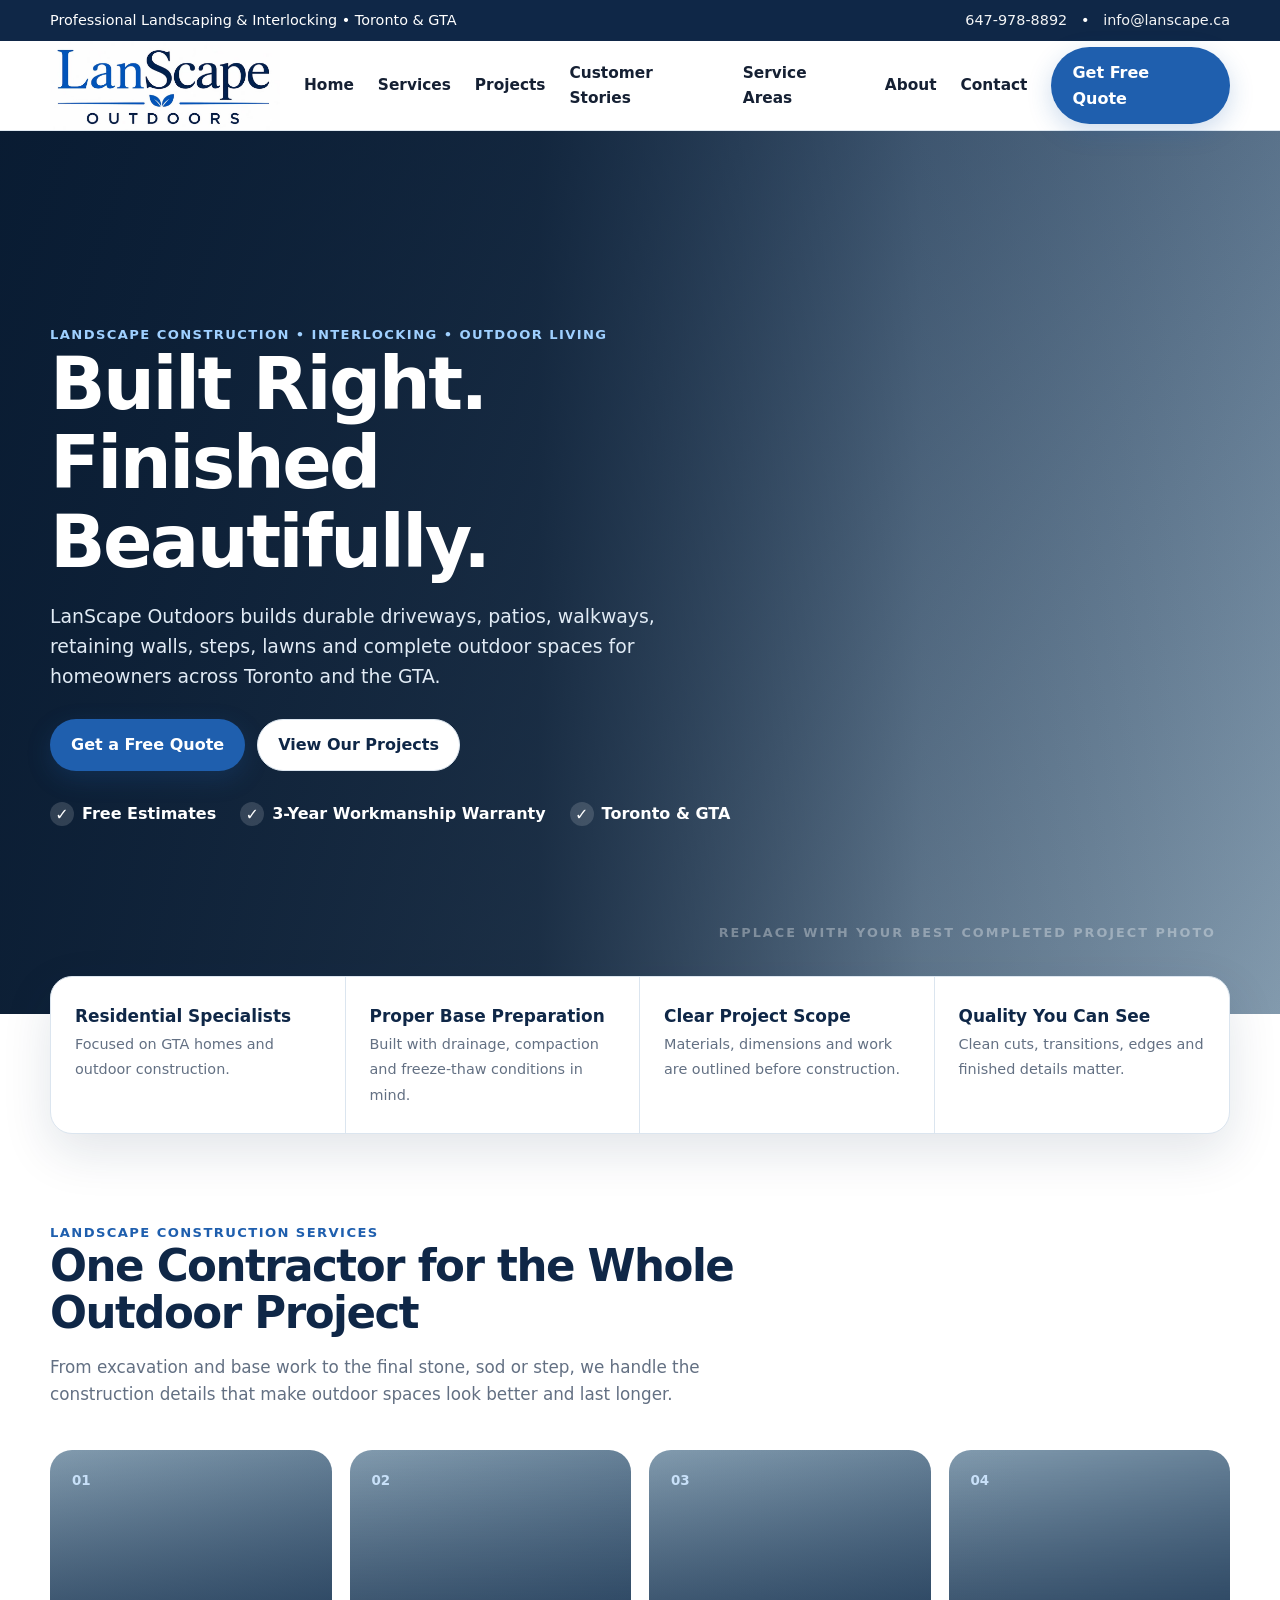
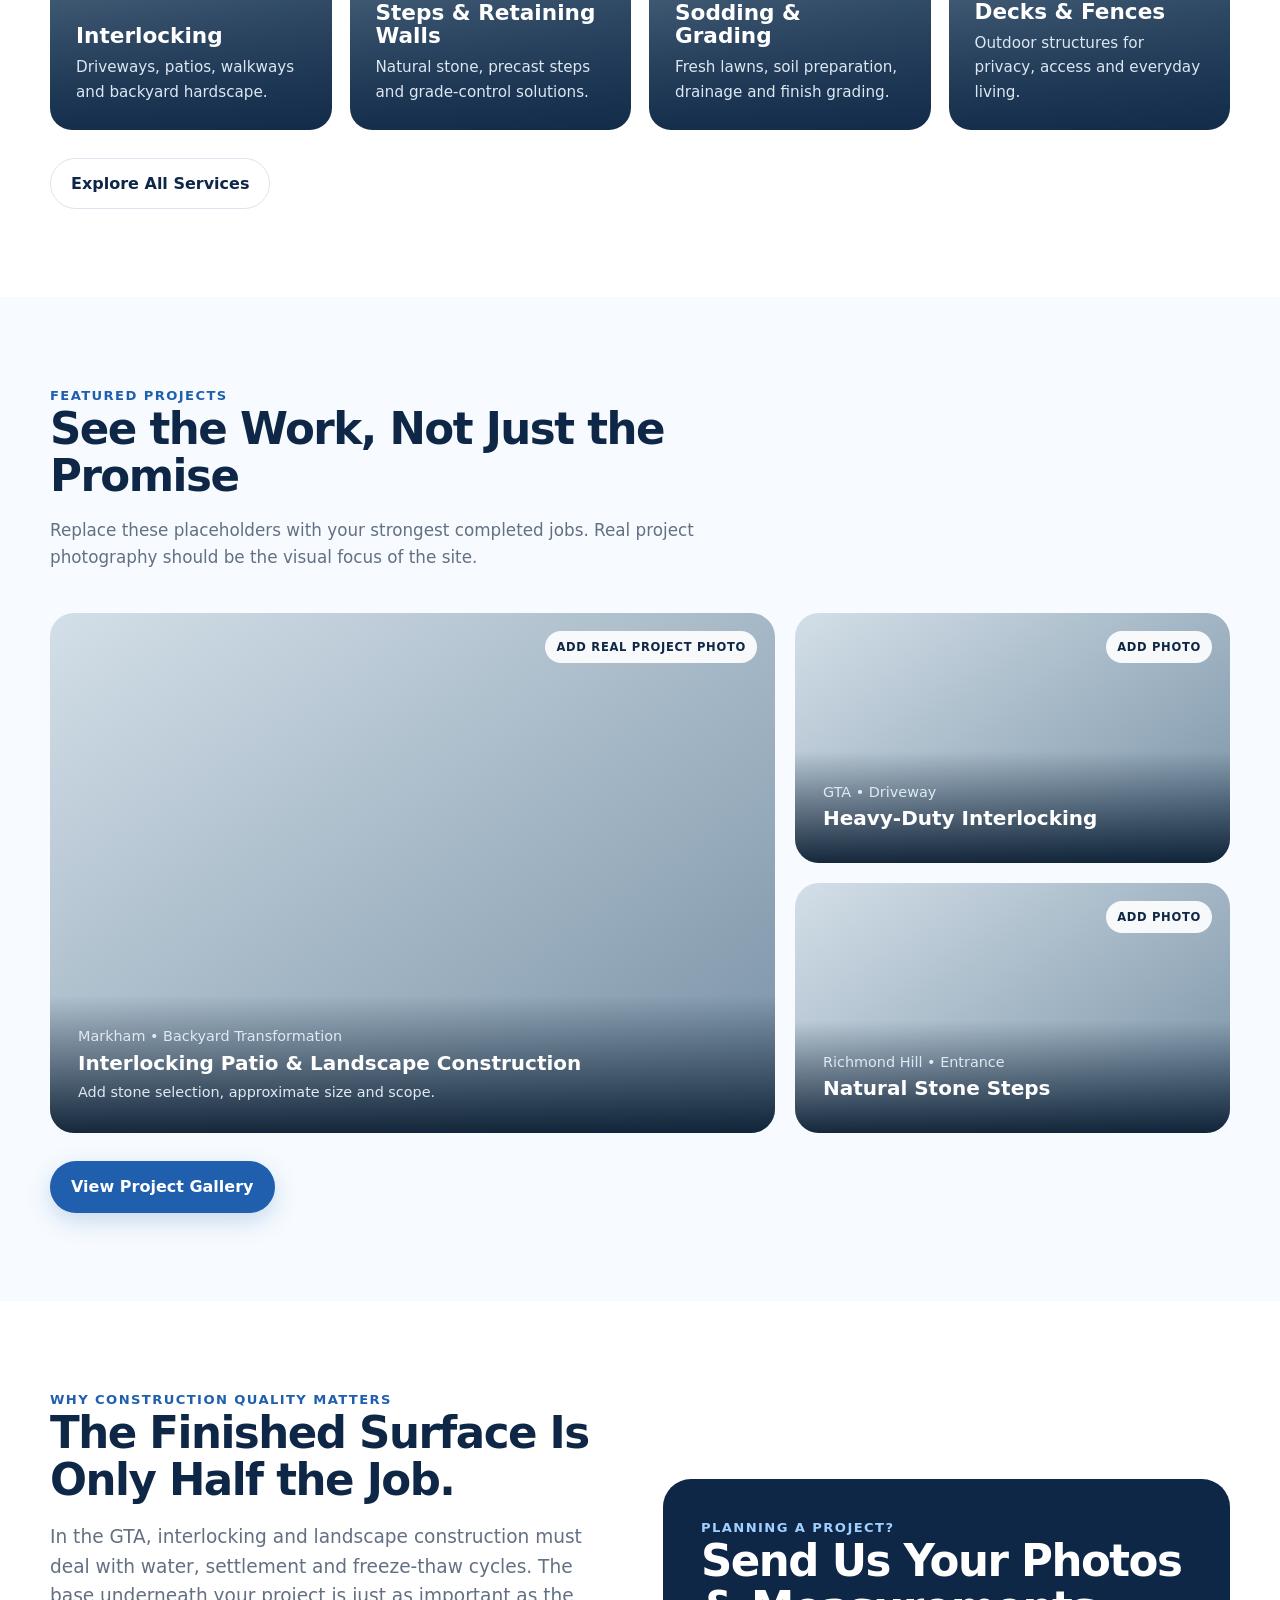
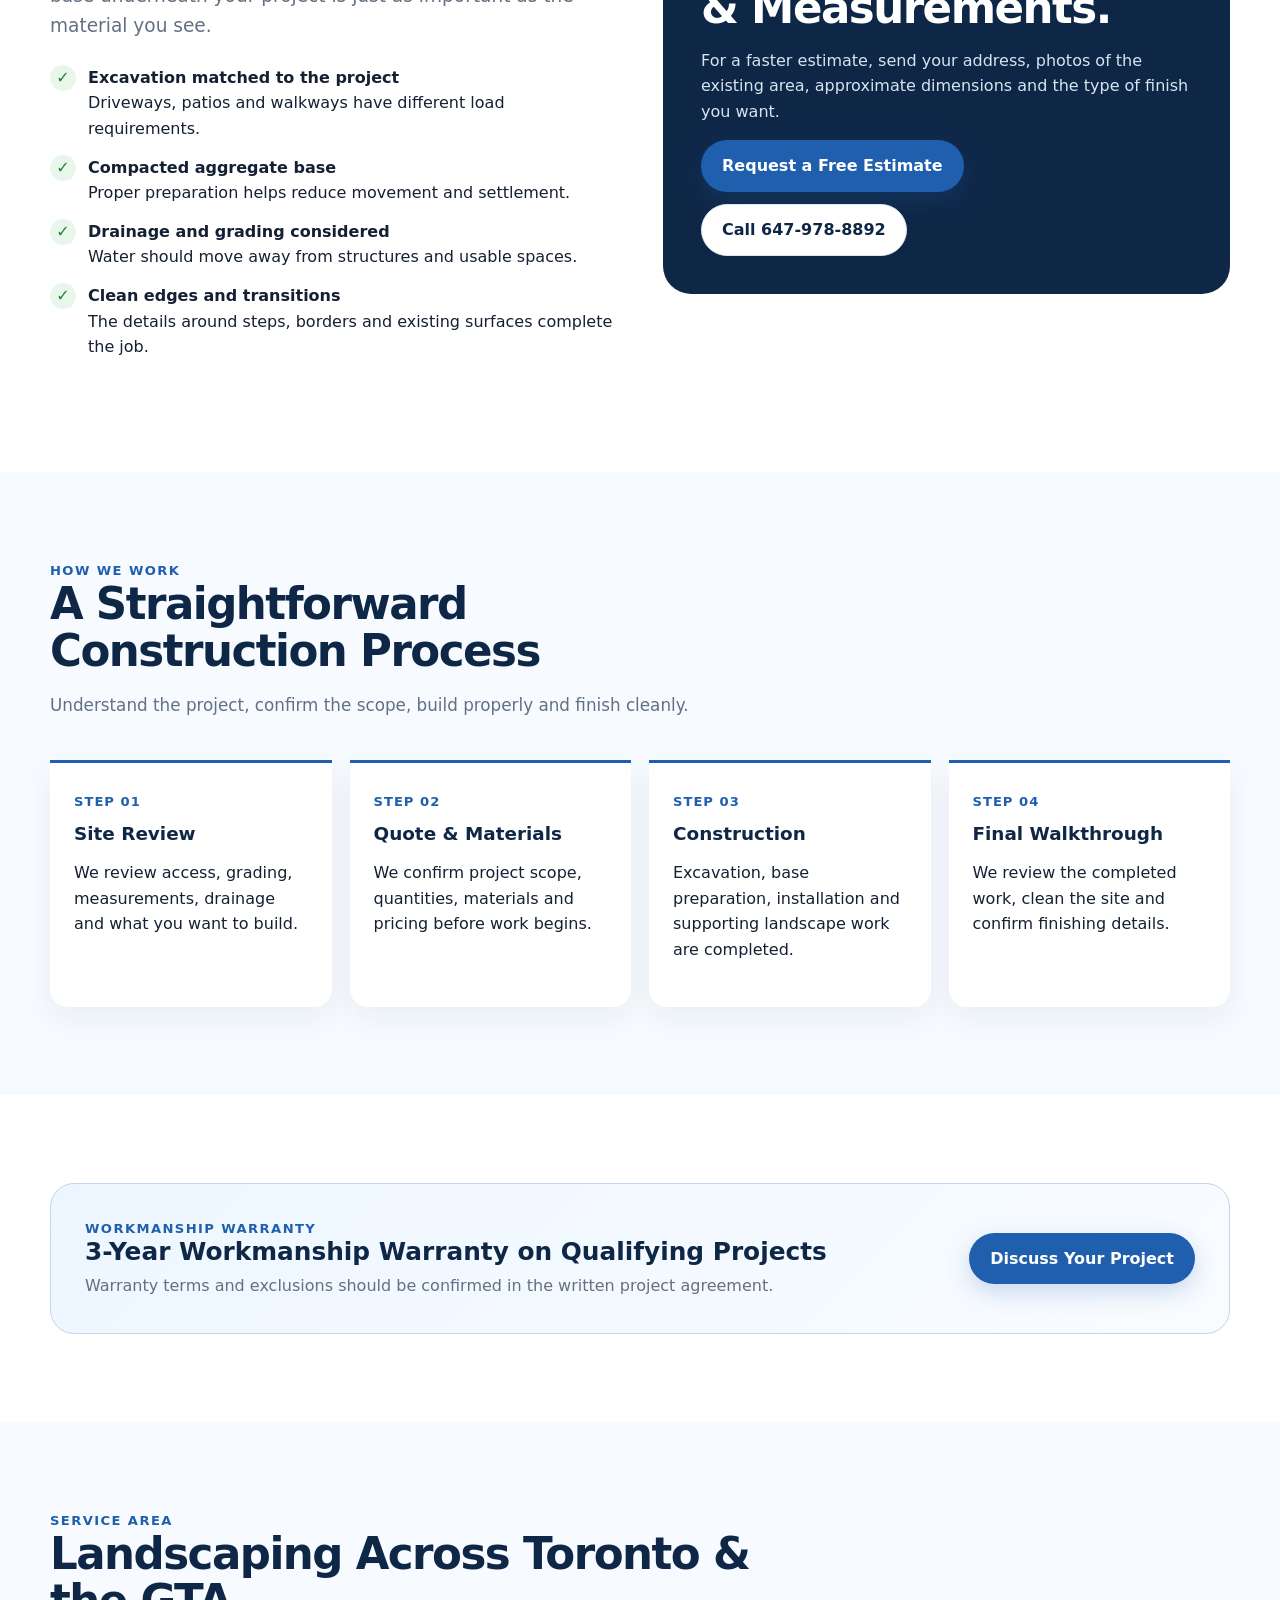
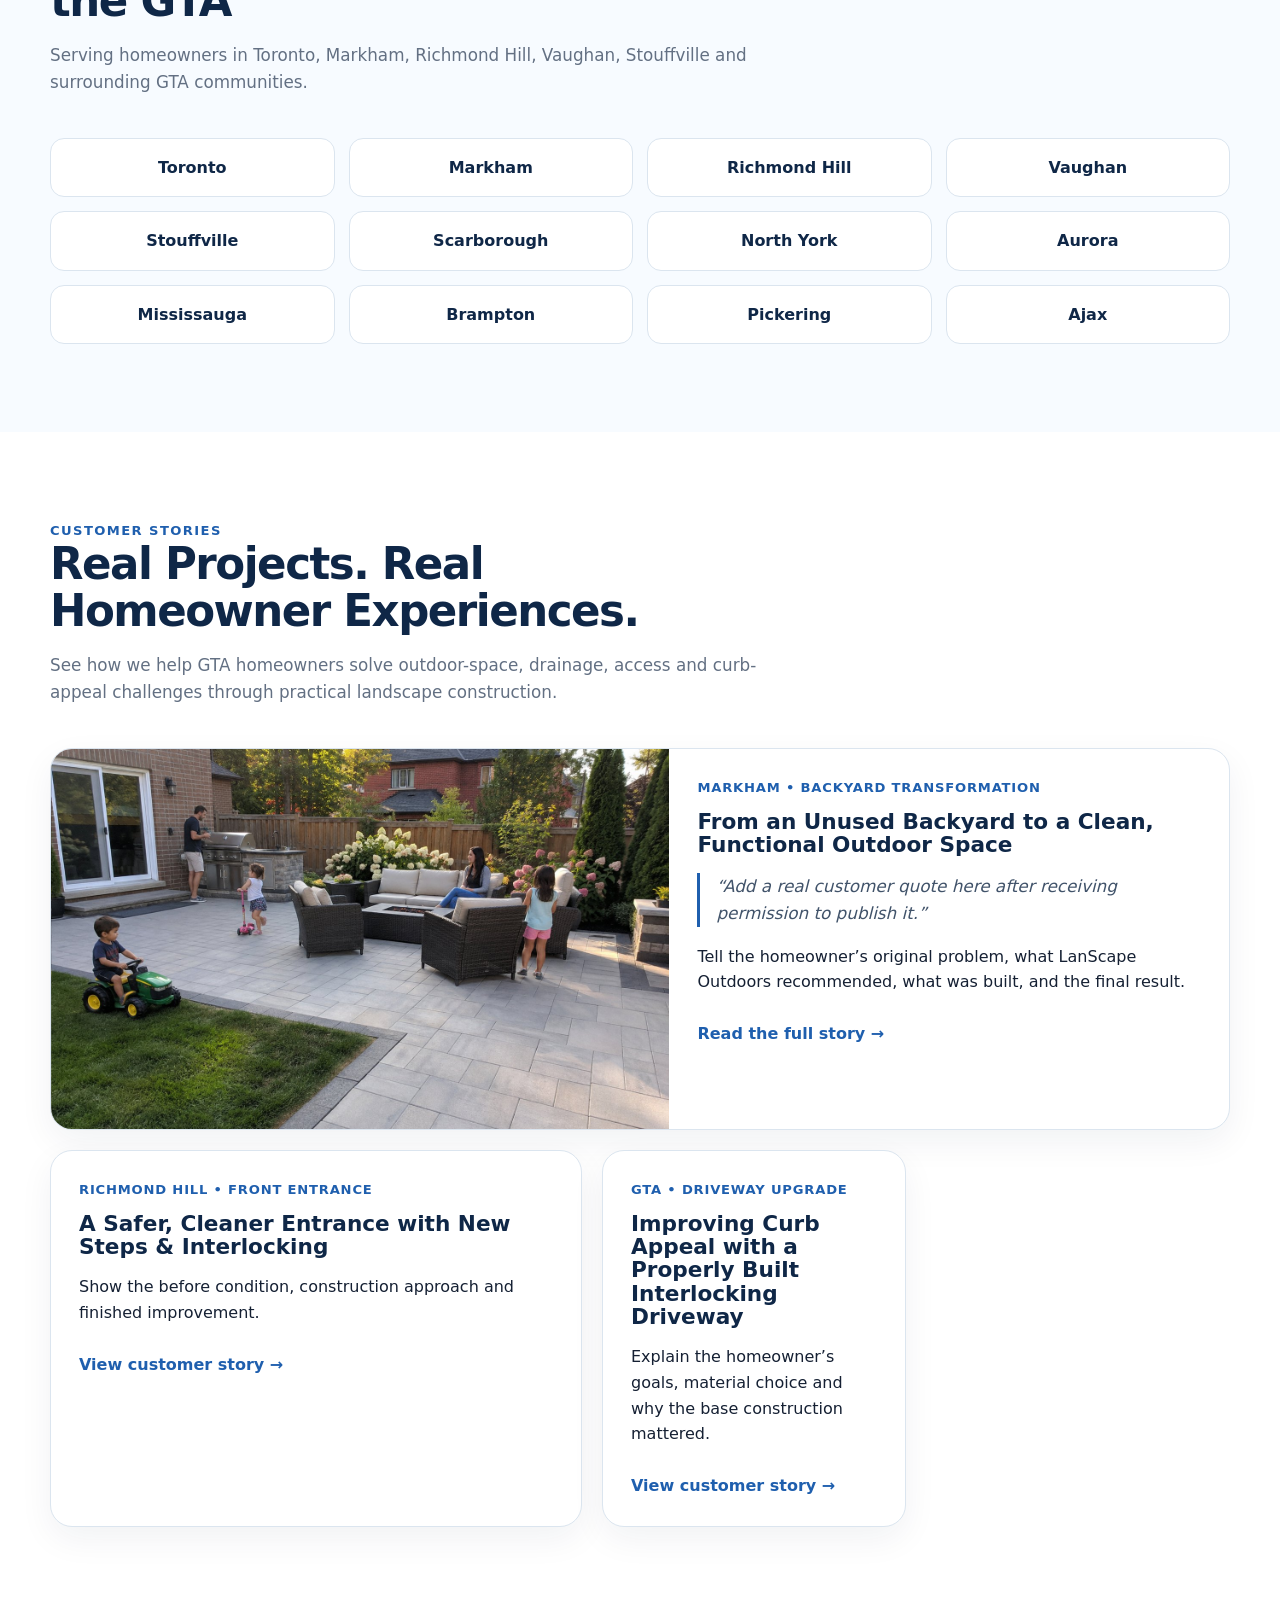
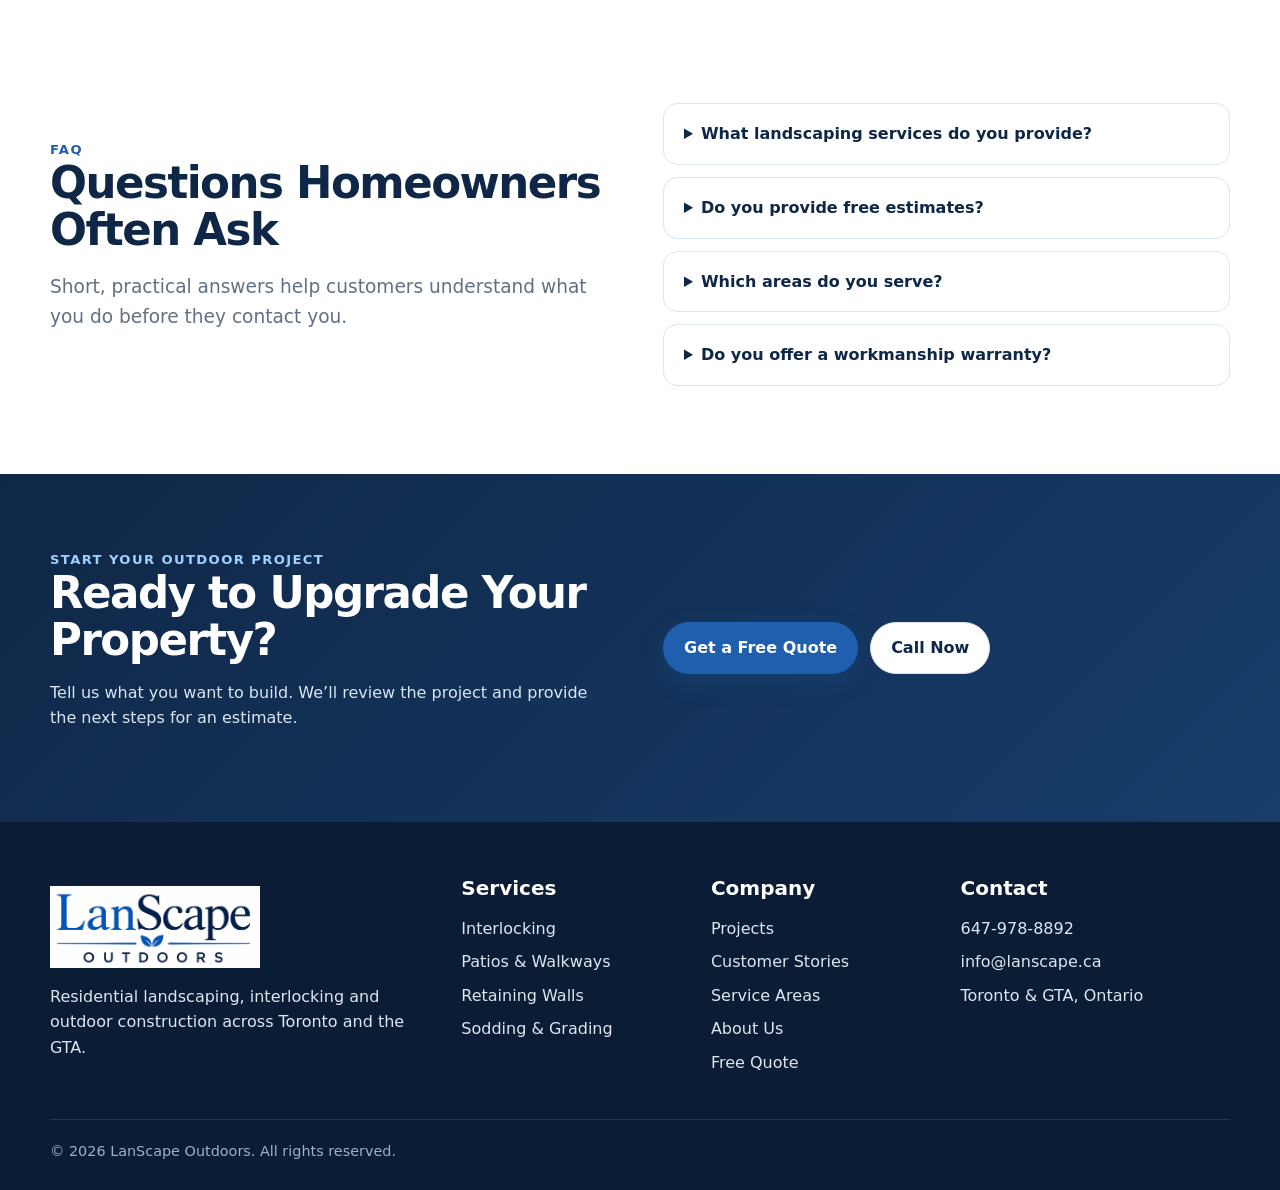
==== index.html @ fdec41c3 "Add files via upload" ====
<!doctype html>
<html lang="en-CA">
<head>
<meta charset="utf-8"><meta name="viewport" content="width=device-width,initial-scale=1">
<title>Landscaping & Interlocking Toronto GTA | LanScape Outdoors</title>
<meta name="description" content="LanScape Outdoors provides interlocking, patios, driveways, retaining walls, steps, sodding, grading and landscape construction across Toronto and the GTA. Get a free quote.">
<link rel="canonical" href="https://lanscape.ca/"><link rel="stylesheet" href="/assets/css/style.css">
<meta property="og:title" content="Landscaping & Interlocking Toronto GTA | LanScape Outdoors"><meta property="og:description" content="Professional landscape construction, interlocking, patios, driveways, steps, retaining walls, sodding and grading across Toronto and the GTA."><meta property="og:type" content="website"><meta property="og:url" content="https://lanscape.ca/"><meta name="theme-color" content="#0f2747">
<script type="application/ld+json">{"@context":"https://schema.org","@type":"HomeAndConstructionBusiness","name":"LanScape Outdoors","url":"https://lanscape.ca","telephone":"+1-647-978-8892","email":"info@lanscape.ca","areaServed":["Toronto","Markham","Richmond Hill","Vaughan","Stouffville","Scarborough","North York","Aurora","Mississauga","Brampton","Pickering","Ajax"],"priceRange":"$$"}</script>
</head><body>
<div class="topbar"><div class="container"><span>Professional Landscaping & Interlocking • Toronto & GTA</span><span><a href="tel:+16479788892">647-978-8892</a> &nbsp; • &nbsp; <a href="mailto:info@lanscape.ca">info@lanscape.ca</a></span></div></div>
<header class="header"><div class="container nav"><a class="brand brand-logo" href="/"><img src="/assets/images/lanscape-logo.png" alt="LanScape Outdoors"></a><button class="menu-toggle" aria-label="Open navigation">☰</button><nav class="nav-links"><a href="/">Home</a><a href="/services.html">Services</a><a href="/projects.html">Projects</a><a href="/customer-stories.html">Customer Stories</a><a href="/service-areas.html">Service Areas</a><a href="/about.html">About</a><a href="/contact.html">Contact</a></nav><a class="cta" href="/contact.html">Get Free Quote</a></div></header>

<main>
<section class="home-hero"><div class="container"><div class="home-hero-content"><div class="eyebrow">Landscape Construction • Interlocking • Outdoor Living</div><h1>Built Right.<br>Finished Beautifully.</h1><p class="lead">LanScape Outdoors builds durable driveways, patios, walkways, retaining walls, steps, lawns and complete outdoor spaces for homeowners across Toronto and the GTA.</p><div class="hero-actions"><a class="btn btn-primary" href="/contact.html">Get a Free Quote</a><a class="btn btn-secondary" href="/projects.html">View Our Projects</a></div><div class="hero-proof"><span><i>✓</i> Free Estimates</span><span><i>✓</i> 3-Year Workmanship Warranty</span><span><i>✓</i> Toronto & GTA</span></div></div></div></section>

<div class="proof-strip"><div class="container"><div class="proof-strip-inner">
<div class="proof-item"><strong>Residential Specialists</strong><span>Focused on GTA homes and outdoor construction.</span></div>
<div class="proof-item"><strong>Proper Base Preparation</strong><span>Built with drainage, compaction and freeze-thaw conditions in mind.</span></div>
<div class="proof-item"><strong>Clear Project Scope</strong><span>Materials, dimensions and work are outlined before construction.</span></div>
<div class="proof-item"><strong>Quality You Can See</strong><span>Clean cuts, transitions, edges and finished details matter.</span></div>
</div></div></div>

<section><div class="container"><div class="section-head"><div class="eyebrow">Landscape Construction Services</div><h2>One Contractor for the Whole Outdoor Project</h2><p>From excavation and base work to the final stone, sod or step, we handle the construction details that make outdoor spaces look better and last longer.</p></div>
<div class="service-feature-grid">
<article class="service-feature"><span class="num">01</span><div><h3>Interlocking</h3><p>Driveways, patios, walkways and backyard hardscape.</p></div></article>
<article class="service-feature"><span class="num">02</span><div><h3>Steps & Retaining Walls</h3><p>Natural stone, precast steps and grade-control solutions.</p></div></article>
<article class="service-feature"><span class="num">03</span><div><h3>Sodding & Grading</h3><p>Fresh lawns, soil preparation, drainage and finish grading.</p></div></article>
<article class="service-feature"><span class="num">04</span><div><h3>Decks & Fences</h3><p>Outdoor structures for privacy, access and everyday living.</p></div></article>
</div><div style="margin-top:28px"><a class="btn btn-secondary" href="/services.html">Explore All Services</a></div></div></section>

<section class="alt"><div class="container"><div class="section-head"><div class="eyebrow">Featured Projects</div><h2>See the Work, Not Just the Promise</h2><p>Replace these placeholders with your strongest completed jobs. Real project photography should be the visual focus of the site.</p></div>
<div class="project-showcase">
<div class="big-project"><span class="photo-tag">ADD REAL PROJECT PHOTO</span><div class="project-overlay"><span>Markham • Backyard Transformation</span><h3>Interlocking Patio & Landscape Construction</h3><span>Add stone selection, approximate size and scope.</span></div></div>
<div class="small-stack"><div class="small-project"><span class="photo-tag">ADD PHOTO</span><div class="project-overlay"><span>GTA • Driveway</span><h3>Heavy-Duty Interlocking</h3></div></div><div class="small-project"><span class="photo-tag">ADD PHOTO</span><div class="project-overlay"><span>Richmond Hill • Entrance</span><h3>Natural Stone Steps</h3></div></div></div>
</div><div style="margin-top:28px"><a class="btn btn-primary" href="/projects.html">View Project Gallery</a></div></div></section>

<section><div class="container split"><div><div class="eyebrow">Why Construction Quality Matters</div><h2>The Finished Surface Is Only Half the Job.</h2><p class="lead">In the GTA, interlocking and landscape construction must deal with water, settlement and freeze-thaw cycles. The base underneath your project is just as important as the material you see.</p>
<div class="checks"><div class="check"><span class="check-badge">✓</span><div><strong>Excavation matched to the project</strong><br><span>Driveways, patios and walkways have different load requirements.</span></div></div><div class="check"><span class="check-badge">✓</span><div><strong>Compacted aggregate base</strong><br><span>Proper preparation helps reduce movement and settlement.</span></div></div><div class="check"><span class="check-badge">✓</span><div><strong>Drainage and grading considered</strong><br><span>Water should move away from structures and usable spaces.</span></div></div><div class="check"><span class="check-badge">✓</span><div><strong>Clean edges and transitions</strong><br><span>The details around steps, borders and existing surfaces complete the job.</span></div></div></div></div>
<div class="quote-box"><div class="eyebrow" style="color:#9fd0ff">Planning a Project?</div><h2>Send Us Your Photos & Measurements.</h2><p>For a faster estimate, send your address, photos of the existing area, approximate dimensions and the type of finish you want.</p><a class="btn btn-primary" href="/contact.html">Request a Free Estimate</a><div style="height:12px"></div><a class="btn btn-secondary" href="tel:+16479788892">Call 647-978-8892</a></div></div></section>

<section class="alt"><div class="container"><div class="section-head"><div class="eyebrow">How We Work</div><h2>A Straightforward Construction Process</h2><p>Understand the project, confirm the scope, build properly and finish cleanly.</p></div><div class="process-grid">
<div class="process-step"><b>STEP 01</b><h3>Site Review</h3><p>We review access, grading, measurements, drainage and what you want to build.</p></div>
<div class="process-step"><b>STEP 02</b><h3>Quote & Materials</h3><p>We confirm project scope, quantities, materials and pricing before work begins.</p></div>
<div class="process-step"><b>STEP 03</b><h3>Construction</h3><p>Excavation, base preparation, installation and supporting landscape work are completed.</p></div>
<div class="process-step"><b>STEP 04</b><h3>Final Walkthrough</h3><p>We review the completed work, clean the site and confirm finishing details.</p></div>
</div></div></section>

<section><div class="container"><div class="warranty-band"><div><div class="eyebrow">Workmanship Warranty</div><h3>3-Year Workmanship Warranty on Qualifying Projects</h3><p style="margin:0;color:var(--muted)">Warranty terms and exclusions should be confirmed in the written project agreement.</p></div><a class="btn btn-primary" href="/contact.html">Discuss Your Project</a></div></div></section>

<section class="alt"><div class="container"><div class="section-head"><div class="eyebrow">Service Area</div><h2>Landscaping Across Toronto & the GTA</h2><p>Serving homeowners in Toronto, Markham, Richmond Hill, Vaughan, Stouffville and surrounding GTA communities.</p></div><div class="area-grid"><div class="area-pill">Toronto</div><div class="area-pill">Markham</div><div class="area-pill">Richmond Hill</div><div class="area-pill">Vaughan</div><div class="area-pill">Stouffville</div><div class="area-pill">Scarborough</div><div class="area-pill">North York</div><div class="area-pill">Aurora</div><div class="area-pill">Mississauga</div><div class="area-pill">Brampton</div><div class="area-pill">Pickering</div><div class="area-pill">Ajax</div></div></div></section>


<section class="customer-stories-section">
  <div class="container">
    <div class="section-head">
      <div class="eyebrow">Customer Stories</div>
      <h2>Real Projects. Real Homeowner Experiences.</h2>
      <p>See how we help GTA homeowners solve outdoor-space, drainage, access and curb-appeal challenges through practical landscape construction.</p>
    </div>
    <div class="story-grid">
      <article class="story-card story-featured">
        <div class="story-photo story-photo-image" style="background-image:url('/assets/images/customer-stories/family-backyard.jpg')"></div>
        <div class="story-content">
          <div class="story-meta">Markham • Backyard Transformation</div>
          <h3>From an Unused Backyard to a Clean, Functional Outdoor Space</h3>
          <p class="story-quote">“Add a real customer quote here after receiving permission to publish it.”</p>
          <p>Tell the homeowner’s original problem, what LanScape Outdoors recommended, what was built, and the final result.</p>
          <a class="story-link" href="/customer-stories.html">Read the full story →</a>
        </div>
      </article>
      <article class="story-card"><div class="story-content"><div class="story-meta">Richmond Hill • Front Entrance</div><h3>A Safer, Cleaner Entrance with New Steps & Interlocking</h3><p>Show the before condition, construction approach and finished improvement.</p><a class="story-link" href="/customer-stories.html">View customer story →</a></div></article>
      <article class="story-card"><div class="story-content"><div class="story-meta">GTA • Driveway Upgrade</div><h3>Improving Curb Appeal with a Properly Built Interlocking Driveway</h3><p>Explain the homeowner’s goals, material choice and why the base construction mattered.</p><a class="story-link" href="/customer-stories.html">View customer story →</a></div></article>
    </div>
  </div>
</section>
<section><div class="container split"><div><div class="eyebrow">FAQ</div><h2>Questions Homeowners Often Ask</h2><p class="lead">Short, practical answers help customers understand what you do before they contact you.</p></div><div class="faq">
<details><summary>What landscaping services do you provide?</summary><p>We provide interlocking, driveways, patios, walkways, retaining walls, natural stone steps, sodding, grading, decks, fences and related landscape construction.</p></details>
<details><summary>Do you provide free estimates?</summary><p>Yes. Send your project address, photos and approximate dimensions to help us understand the scope.</p></details>
<details><summary>Which areas do you serve?</summary><p>We serve Toronto and communities across the GTA, including Markham, Richmond Hill, Vaughan, Stouffville, Scarborough, North York and surrounding areas.</p></details>
<details><summary>Do you offer a workmanship warranty?</summary><p>Qualifying projects include a 3-year workmanship warranty. Coverage and exclusions should be confirmed in the written project agreement.</p></details>
</div></div></section>

<section class="bottom-cta"><div class="container split"><div><div class="eyebrow" style="color:#9fd0ff">Start Your Outdoor Project</div><h2>Ready to Upgrade Your Property?</h2><p>Tell us what you want to build. We’ll review the project and provide the next steps for an estimate.</p></div><div style="display:flex;gap:12px;flex-wrap:wrap"><a class="btn btn-primary" href="/contact.html">Get a Free Quote</a><a class="btn btn-secondary" href="tel:+16479788892">Call Now</a></div></div></section>
</main>

<footer class="footer"><div class="container"><div class="footer-grid"><div><a class="brand brand-logo" href="/"><img src="/assets/images/lanscape-logo.png" alt="LanScape Outdoors"></a><p>Residential landscaping, interlocking and outdoor construction across Toronto and the GTA.</p></div><div><h3>Services</h3><a href="/services.html">Interlocking</a><a href="/services.html">Patios & Walkways</a><a href="/services.html">Retaining Walls</a><a href="/services.html">Sodding & Grading</a></div><div><h3>Company</h3><a href="/projects.html">Projects</a><a href="/customer-stories.html">Customer Stories</a><a href="/service-areas.html">Service Areas</a><a href="/about.html">About Us</a><a href="/contact.html">Free Quote</a></div><div><h3>Contact</h3><a href="tel:+16479788892">647-978-8892</a><a href="mailto:info@lanscape.ca">info@lanscape.ca</a><span>Toronto & GTA, Ontario</span></div></div><div class="footer-bottom">© <span data-year></span> LanScape Outdoors. All rights reserved.</div></div></footer>
<div class="floating-contact"><a class="btn btn-secondary" href="tel:+16479788892">Call Now</a><a class="btn btn-primary" href="/contact.html">Free Quote</a></div>
<script src="/assets/js/main.js"></script></body></html>
---- assets/css/style.css ----
:root{
  --navy:#0f2747;
  --blue:#1f5fae;
  --blue2:#2f7fd3;
  --sky:#eaf4ff;
  --ink:#152033;
  --muted:#637083;
  --line:#dbe5ef;
  --white:#ffffff;
  --green:#2e7d32;
  --shadow:0 18px 50px rgba(15,39,71,.12);
  --radius:20px;
  --max:1180px;
}
*{box-sizing:border-box}
html{scroll-behavior:smooth}
body{
  margin:0;
  font-family:Inter,ui-sans-serif,system-ui,-apple-system,BlinkMacSystemFont,"Segoe UI",Arial,sans-serif;
  color:var(--ink);
  background:#fff;
  line-height:1.6;
}
a{color:inherit;text-decoration:none}
img{max-width:100%;display:block}
.container{width:min(var(--max),calc(100% - 36px));margin:auto}
.topbar{
  background:var(--navy);color:#fff;font-size:.9rem;
}
.topbar .container{
  display:flex;justify-content:space-between;gap:18px;align-items:center;padding:9px 0;
}
.topbar a{opacity:.95}
.header{
  position:sticky;top:0;z-index:50;background:rgba(255,255,255,.96);
  backdrop-filter:blur(12px);border-bottom:1px solid rgba(219,229,239,.85)
}
.nav{
  min-height:76px;display:flex;align-items:center;justify-content:space-between;gap:24px
}
.brand{display:flex;align-items:center;gap:12px;font-weight:900;letter-spacing:.2px}
.brand-mark{
  width:42px;height:42px;border-radius:12px;background:linear-gradient(145deg,var(--blue),var(--navy));
  color:#fff;display:grid;place-items:center;font-weight:900;box-shadow:0 8px 20px rgba(31,95,174,.25)
}
.brand small{display:block;font-size:.7rem;color:var(--muted);letter-spacing:1.7px;text-transform:uppercase;margin-top:-2px}
.nav-links{display:flex;align-items:center;gap:24px;font-weight:700;font-size:.96rem}
.nav-links a:hover{color:var(--blue)}
.cta,.btn{
  display:inline-flex;align-items:center;justify-content:center;gap:8px;
  border-radius:999px;padding:12px 20px;font-weight:800;border:1px solid transparent;cursor:pointer
}
.cta,.btn-primary{background:var(--blue);color:#fff;box-shadow:0 8px 24px rgba(31,95,174,.22)}
.cta:hover,.btn-primary:hover{background:var(--navy)}
.btn-secondary{background:#fff;border-color:var(--line);color:var(--navy)}
.menu-toggle{display:none;background:none;border:0;font-size:1.6rem}
.hero{
  background:
    radial-gradient(circle at 10% 10%,rgba(47,127,211,.16),transparent 36%),
    linear-gradient(180deg,#f8fbff 0%,#fff 100%);
  padding:88px 0 72px;
}
.hero-grid{display:grid;grid-template-columns:1.05fr .95fr;gap:54px;align-items:center}
.eyebrow{color:var(--blue);font-weight:900;letter-spacing:1.4px;text-transform:uppercase;font-size:.82rem}
h1,h2,h3{line-height:1.08;margin:0 0 16px;color:var(--navy)}
h1{font-size:clamp(2.65rem,5vw,5rem);letter-spacing:-2.5px}
h2{font-size:clamp(2rem,3.4vw,3.3rem);letter-spacing:-1.5px}
h3{font-size:1.25rem}
.lead{font-size:1.16rem;color:var(--muted);max-width:650px}
.hero-actions{display:flex;gap:12px;flex-wrap:wrap;margin-top:28px}
.trust-row{display:flex;gap:22px;flex-wrap:wrap;margin-top:28px;color:#3b4b60;font-weight:700;font-size:.95rem}
.visual{
  min-height:500px;border-radius:32px;overflow:hidden;position:relative;box-shadow:var(--shadow);
  background:
  linear-gradient(135deg,rgba(15,39,71,.08),rgba(31,95,174,.18)),
  linear-gradient(145deg,#d8e4ef,#f7fbff);
  border:1px solid #dce7f2
}
.visual:before{
  content:"PROJECT PHOTO";position:absolute;inset:0;display:grid;place-items:center;
  font-weight:900;color:rgba(15,39,71,.26);letter-spacing:4px;font-size:1.1rem
}
.visual-card{
  position:absolute;left:24px;bottom:24px;background:rgba(255,255,255,.95);
  border-radius:18px;padding:18px 20px;box-shadow:0 12px 35px rgba(15,39,71,.18);max-width:290px
}
.visual-card strong{display:block;color:var(--navy);font-size:1.15rem}
section{padding:88px 0}
.section-head{max-width:720px;margin-bottom:42px}
.section-head p{color:var(--muted);font-size:1.05rem}
.grid-3{display:grid;grid-template-columns:repeat(3,1fr);gap:22px}
.card{
  border:1px solid var(--line);border-radius:var(--radius);padding:28px;background:#fff;
  box-shadow:0 10px 30px rgba(15,39,71,.05)
}
.card:hover{transform:translateY(-2px);transition:.2s ease;box-shadow:var(--shadow)}
.icon{
  width:48px;height:48px;border-radius:14px;background:var(--sky);display:grid;place-items:center;
  color:var(--blue);font-weight:900;margin-bottom:18px
}
.card p{color:var(--muted);margin-bottom:0}
.alt{background:#f7fbff}
.project-grid{display:grid;grid-template-columns:repeat(3,1fr);gap:22px}
.project{
  border-radius:22px;overflow:hidden;background:#fff;border:1px solid var(--line);box-shadow:0 10px 30px rgba(15,39,71,.06)
}
.project-image{
  aspect-ratio:4/3;background:linear-gradient(145deg,#d5e3ef,#eff6fb);display:grid;place-items:center;
  color:rgba(15,39,71,.28);font-weight:900;letter-spacing:2px
}
.project-body{padding:20px}
.project-body small{color:var(--blue);font-weight:800}
.stats{display:grid;grid-template-columns:repeat(4,1fr);gap:16px;margin-top:36px}
.stat{background:var(--navy);color:white;padding:24px;border-radius:18px}
.stat strong{font-size:2rem;display:block}
.stat span{opacity:.8}
.split{display:grid;grid-template-columns:1fr 1fr;gap:46px;align-items:center}
.checks{display:grid;gap:13px;margin:24px 0}
.check{display:flex;gap:12px;align-items:flex-start}
.check-badge{
  width:26px;height:26px;border-radius:50%;display:grid;place-items:center;background:#e9f7eb;color:var(--green);font-weight:900;flex:none
}
.quote-box{background:var(--navy);color:#fff;border-radius:28px;padding:38px}
.quote-box h2,.quote-box h3{color:#fff}
.quote-box p{color:#d8e3f0}
.form{display:grid;grid-template-columns:1fr 1fr;gap:15px;margin-top:22px}
.form .full{grid-column:1/-1}
input,select,textarea{
  width:100%;padding:14px 15px;border-radius:12px;border:1px solid #cfdbe7;
  font:inherit;background:#fff;color:var(--ink)
}
textarea{min-height:128px;resize:vertical}
.notice{font-size:.85rem;color:#7b8796;margin-top:10px}
.footer{background:#0b1d35;color:#dce6f1;padding:56px 0 26px}
.footer-grid{display:grid;grid-template-columns:1.4fr .8fr .8fr 1fr;gap:34px}
.footer h3{color:#fff}
.footer a{display:block;margin:8px 0;color:#dce6f1}
.footer .brand small{color:#b8c6d6}
.footer-bottom{border-top:1px solid rgba(255,255,255,.12);margin-top:36px;padding-top:20px;color:#9fb0c4;font-size:.9rem}
.page-hero{padding:72px 0 50px;background:linear-gradient(180deg,#f6faff,#fff)}
.page-hero p{max-width:720px;color:var(--muted);font-size:1.1rem}
.service-list{display:grid;grid-template-columns:repeat(2,1fr);gap:20px}
.service-item{padding:26px;border:1px solid var(--line);border-radius:18px}
.area-grid{display:grid;grid-template-columns:repeat(4,1fr);gap:14px}
.area-pill{padding:16px;border:1px solid var(--line);border-radius:14px;background:#fff;font-weight:800;color:var(--navy);text-align:center}
.breadcrumb{font-size:.9rem;color:var(--muted);margin-bottom:18px}
.callout{padding:24px;border-left:4px solid var(--blue);background:var(--sky);border-radius:12px}
.floating-contact{
  display:none;position:fixed;left:12px;right:12px;bottom:12px;z-index:60;gap:10px
}
.floating-contact a{flex:1}
@media(max-width:900px){
  .nav-links{display:none;position:absolute;top:76px;left:0;right:0;background:#fff;padding:20px 24px;border-bottom:1px solid var(--line);flex-direction:column;align-items:flex-start}
  .nav-links.open{display:flex}
  .menu-toggle{display:block}
  .nav .cta{display:none}
  .hero{padding-top:56px}
  .hero-grid,.split{grid-template-columns:1fr}
  .visual{min-height:380px}
  .grid-3,.project-grid{grid-template-columns:1fr 1fr}
  .stats{grid-template-columns:1fr 1fr}
  .footer-grid{grid-template-columns:1fr 1fr}
  .area-grid{grid-template-columns:repeat(2,1fr)}
}
@media(max-width:620px){
  body{padding-bottom:76px}
  .topbar .container{justify-content:center}.topbar .container span:last-child{display:none}
  .grid-3,.project-grid,.service-list,.form{grid-template-columns:1fr}
  .form .full{grid-column:auto}
  .footer-grid{grid-template-columns:1fr}
  .visual{min-height:320px}
  h1{letter-spacing:-1.5px}
  section{padding:68px 0}
  .floating-contact{display:flex}
}


/* ===== Homepage v2 ===== */
.home-hero{position:relative;min-height:700px;display:flex;align-items:center;overflow:hidden;background:linear-gradient(90deg,rgba(7,25,47,.92) 0%,rgba(7,25,47,.78) 42%,rgba(7,25,47,.24) 72%,rgba(7,25,47,.08) 100%),linear-gradient(135deg,#213c5d,#8da5b8)}
.home-hero::after{content:"REPLACE WITH YOUR BEST COMPLETED PROJECT PHOTO";position:absolute;right:5%;bottom:8%;color:rgba(255,255,255,.34);font-weight:900;letter-spacing:2px;font-size:.8rem}
.home-hero-content{position:relative;z-index:2;max-width:760px;padding:105px 0 100px;color:#fff}
.home-hero .eyebrow{color:#9fd0ff}.home-hero h1{color:#fff;font-size:clamp(3rem,5.7vw,5.7rem);max-width:900px}.home-hero .lead{color:#e1ebf5;max-width:690px;font-size:1.18rem}
.hero-proof{display:flex;gap:24px;flex-wrap:wrap;margin-top:30px;color:#fff;font-weight:800}.hero-proof span{display:flex;align-items:center;gap:8px}.hero-proof i{font-style:normal;width:24px;height:24px;border-radius:50%;background:rgba(255,255,255,.15);display:grid;place-items:center}
.proof-strip{margin-top:-38px;position:relative;z-index:5}.proof-strip-inner{background:#fff;border:1px solid var(--line);border-radius:22px;box-shadow:var(--shadow);display:grid;grid-template-columns:repeat(4,1fr);overflow:hidden}
.proof-item{padding:26px 24px;border-right:1px solid var(--line)}.proof-item:last-child{border-right:0}.proof-item strong{display:block;color:var(--navy);font-size:1.06rem}.proof-item span{color:var(--muted);font-size:.9rem}
.service-feature-grid{display:grid;grid-template-columns:repeat(4,1fr);gap:18px}.service-feature{min-height:280px;border-radius:22px;padding:26px;position:relative;overflow:hidden;color:#fff;display:flex;align-items:flex-end;background:linear-gradient(180deg,rgba(14,39,69,.10),rgba(14,39,69,.92)),linear-gradient(145deg,#8fa8ba,#46637e)}
.service-feature h3{color:#fff;margin-bottom:8px;font-size:1.35rem}.service-feature p{color:#dce7f1;margin:0;font-size:.95rem}.service-feature .num{position:absolute;top:20px;left:22px;font-weight:900;font-size:.84rem;color:#c8e0f8}
.project-showcase{display:grid;grid-template-columns:1.25fr .75fr;gap:20px}.big-project,.small-project{border-radius:24px;overflow:hidden;position:relative;background:linear-gradient(145deg,#d3dfe8,#7891a5)}.big-project{min-height:520px}.small-stack{display:grid;gap:20px}.small-project{min-height:250px}
.project-overlay{position:absolute;left:0;right:0;bottom:0;padding:28px;color:#fff;background:linear-gradient(transparent,rgba(8,27,48,.92))}.project-overlay h3{color:#fff;margin:4px 0 5px}.project-overlay span{font-size:.9rem;color:#dfe9f3}
.photo-tag{position:absolute;top:18px;right:18px;background:rgba(255,255,255,.91);color:var(--navy);padding:7px 11px;border-radius:999px;font-size:.72rem;font-weight:900;letter-spacing:.7px}
.process-grid{display:grid;grid-template-columns:repeat(4,1fr);gap:18px}.process-step{padding:28px 24px;border-top:3px solid var(--blue);background:#fff;border-radius:0 0 18px 18px;box-shadow:0 12px 32px rgba(15,39,71,.06)}.process-step b{display:block;color:var(--blue);font-size:.82rem;letter-spacing:1px;margin-bottom:12px}.process-step h3{font-size:1.15rem}
.warranty-band{border:1px solid #bfd6ed;background:linear-gradient(135deg,#edf6ff,#f9fcff);border-radius:24px;padding:34px;display:flex;justify-content:space-between;gap:30px;align-items:center}.warranty-band h3{font-size:1.55rem;margin-bottom:8px}
.faq{display:grid;gap:12px}.faq details{border:1px solid var(--line);border-radius:14px;padding:17px 20px;background:#fff}.faq summary{cursor:pointer;font-weight:800;color:var(--navy)}.faq p{color:var(--muted);margin-bottom:0}
.bottom-cta{padding:75px 0;background:linear-gradient(135deg,var(--navy),#173d6b);color:#fff}.bottom-cta h2{color:#fff}.bottom-cta p{color:#d8e6f3}
@media(max-width:1000px){.service-feature-grid,.process-grid{grid-template-columns:1fr 1fr}.proof-strip-inner{grid-template-columns:1fr 1fr}.proof-item:nth-child(2){border-right:0}.proof-item:nth-child(-n+2){border-bottom:1px solid var(--line)}}
@media(max-width:760px){.home-hero{min-height:640px;background:linear-gradient(180deg,#102b4d,#24496e)}.home-hero-content{padding:75px 0 90px}.proof-strip{margin-top:-24px}.proof-strip-inner,.service-feature-grid,.process-grid,.project-showcase{grid-template-columns:1fr}.proof-item{border-right:0;border-bottom:1px solid var(--line)}.proof-item:last-child{border-bottom:0}.big-project{min-height:400px}.warranty-band{align-items:flex-start;flex-direction:column}}

/* ===== Official LanScape logo ===== */
.brand-logo{display:flex;align-items:center}
.brand-logo img{width:230px;max-width:34vw;height:auto;display:block}
.footer .brand-logo img{width:210px;max-width:100%;filter:none}
@media(max-width:760px){
  .brand-logo img{width:185px;max-width:52vw}
}

/* ===== Customer Stories ===== */
.customer-stories-section{background:#fff}
.story-grid{display:grid;grid-template-columns:1.4fr .8fr .8fr;gap:20px}
.story-card{border:1px solid var(--line);border-radius:22px;overflow:hidden;background:#fff;box-shadow:0 12px 34px rgba(15,39,71,.06)}
.story-featured{display:grid;grid-template-columns:1.05fr .95fr;grid-column:1/-1}
.story-photo{min-height:380px;background:linear-gradient(145deg,#cbd9e5,#6f879b);display:grid;place-items:center;color:rgba(15,39,71,.42);font-weight:900;letter-spacing:1.5px;text-align:center;padding:20px}
.story-content{padding:28px}.story-meta{color:var(--blue);font-size:.82rem;font-weight:900;letter-spacing:.8px;text-transform:uppercase;margin-bottom:12px}
.story-content h3{font-size:1.35rem}.story-quote{font-size:1.05rem;font-style:italic;color:#41536a;border-left:3px solid var(--blue);padding-left:16px}.story-link{display:inline-block;margin-top:10px;color:var(--blue);font-weight:900}
.story-detail-grid{display:grid;gap:38px}.story-detail{border:1px solid var(--line);border-radius:24px;padding:34px;background:#fff;box-shadow:0 12px 34px rgba(15,39,71,.05)}
.story-detail-photo{min-height:360px;border-radius:18px;background:linear-gradient(145deg,#d8e3ec,#8aa0b2);display:grid;place-items:center;color:rgba(15,39,71,.4);font-weight:900;letter-spacing:1.4px;margin-bottom:28px}
.story-detail h2{font-size:clamp(1.8rem,3vw,2.7rem)}.story-detail h3{margin-top:26px}.story-list{padding-left:20px;color:var(--muted)}
.customer-quote{margin:28px 0 0;padding:22px 24px;border-left:4px solid var(--blue);background:var(--sky);color:var(--navy);font-size:1.08rem;font-style:italic;border-radius:10px}
@media(max-width:900px){.story-grid{grid-template-columns:1fr 1fr}.story-featured{grid-template-columns:1fr;grid-column:1/-1}}
@media(max-width:620px){.story-grid{grid-template-columns:1fr}.story-featured{grid-template-columns:1fr}.story-photo,.story-detail-photo{min-height:260px}}

/* ===== Customer story images ===== */
.story-detail-img{width:100%;height:auto;max-height:620px;object-fit:cover;border-radius:18px;margin-bottom:28px;display:block}
.story-photo-image{background-size:cover;background-position:center}
.ai-note{font-size:.9rem;color:var(--muted);background:#f7fbff;border:1px solid var(--line);padding:12px 14px;border-radius:10px;margin-top:14px}
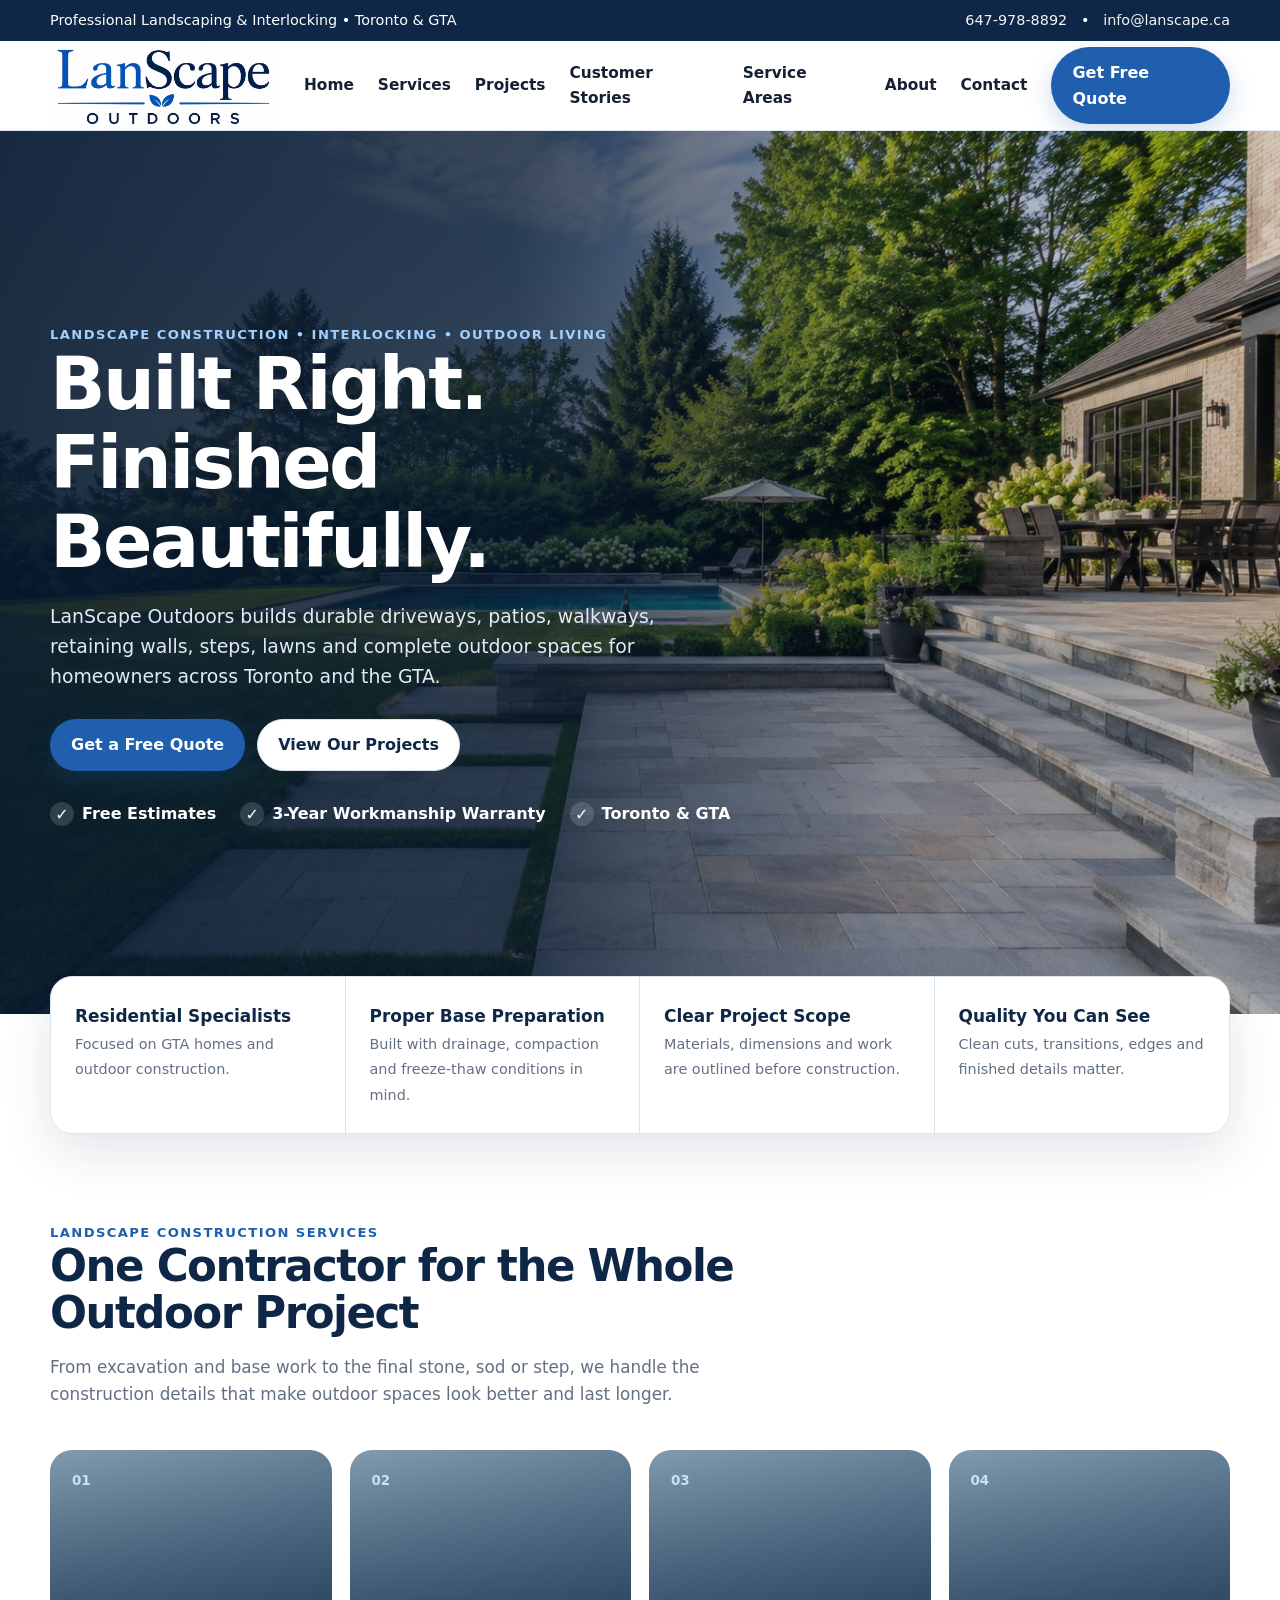
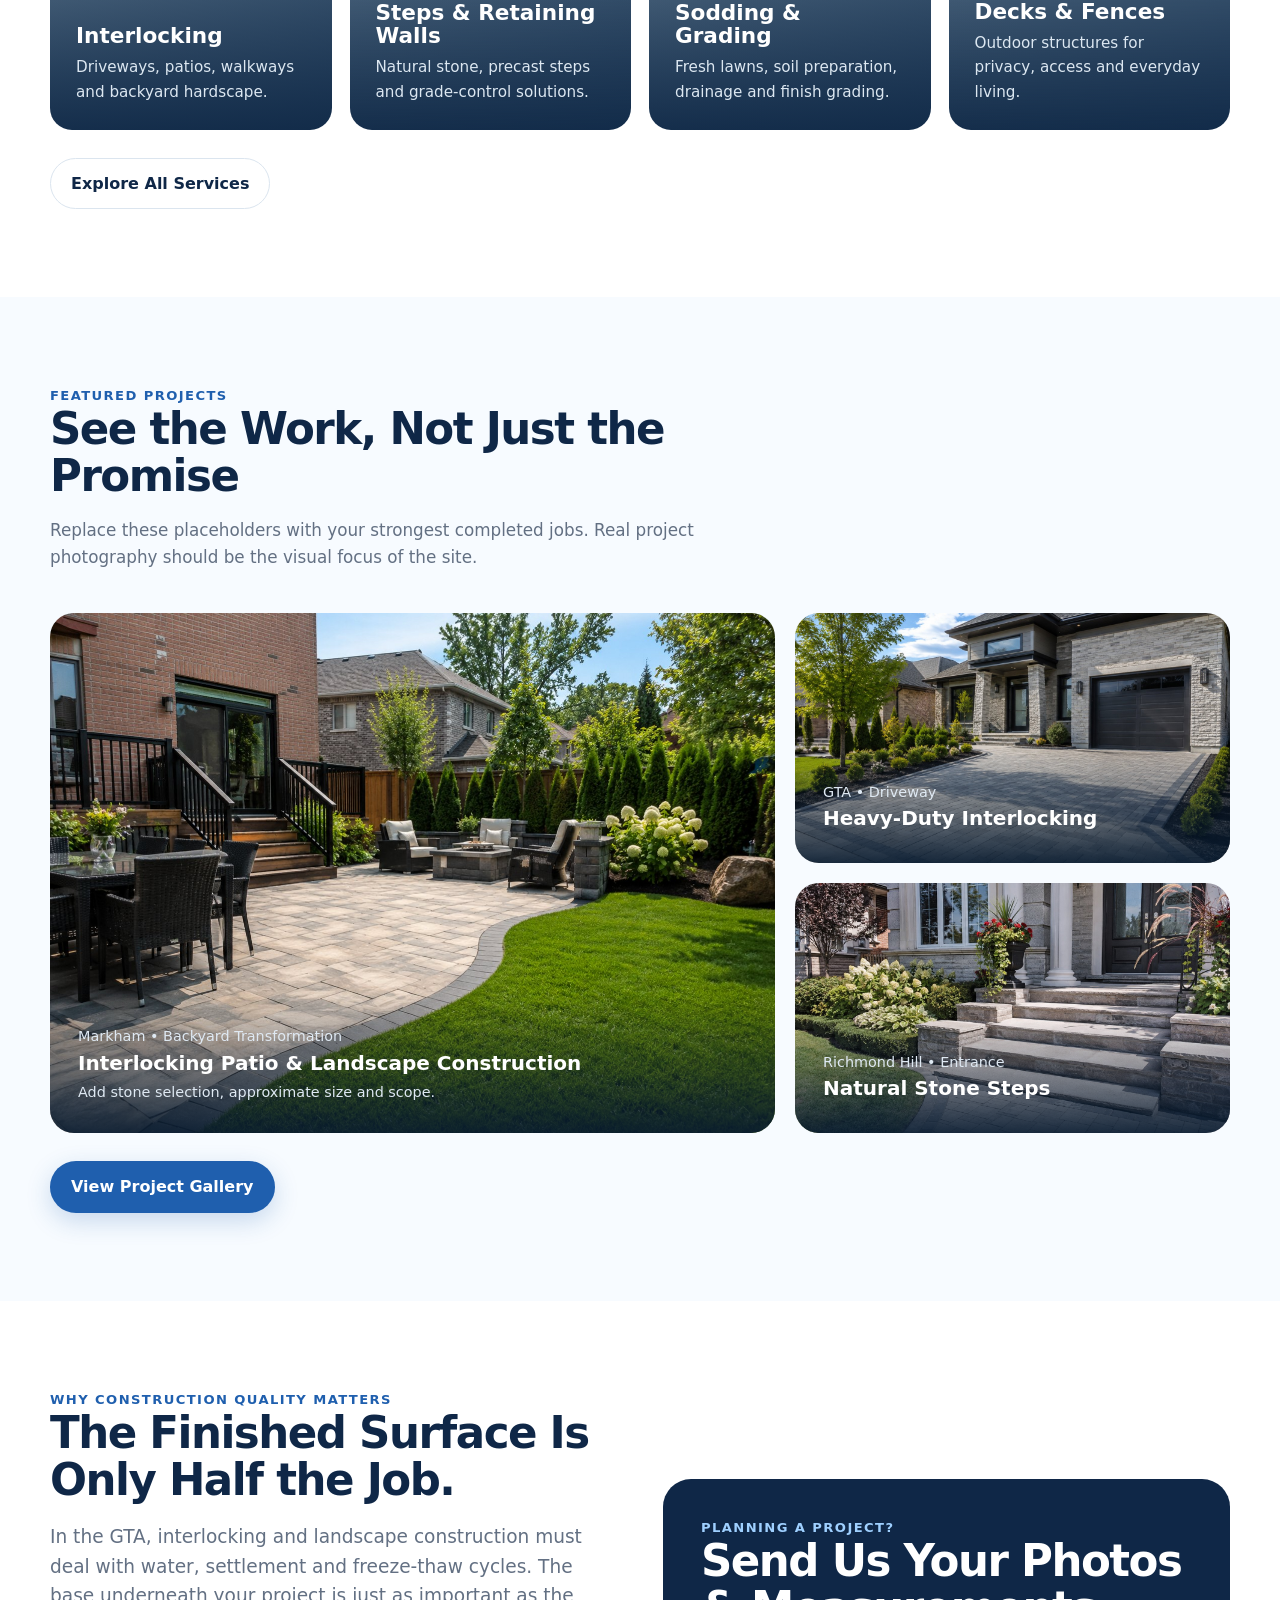
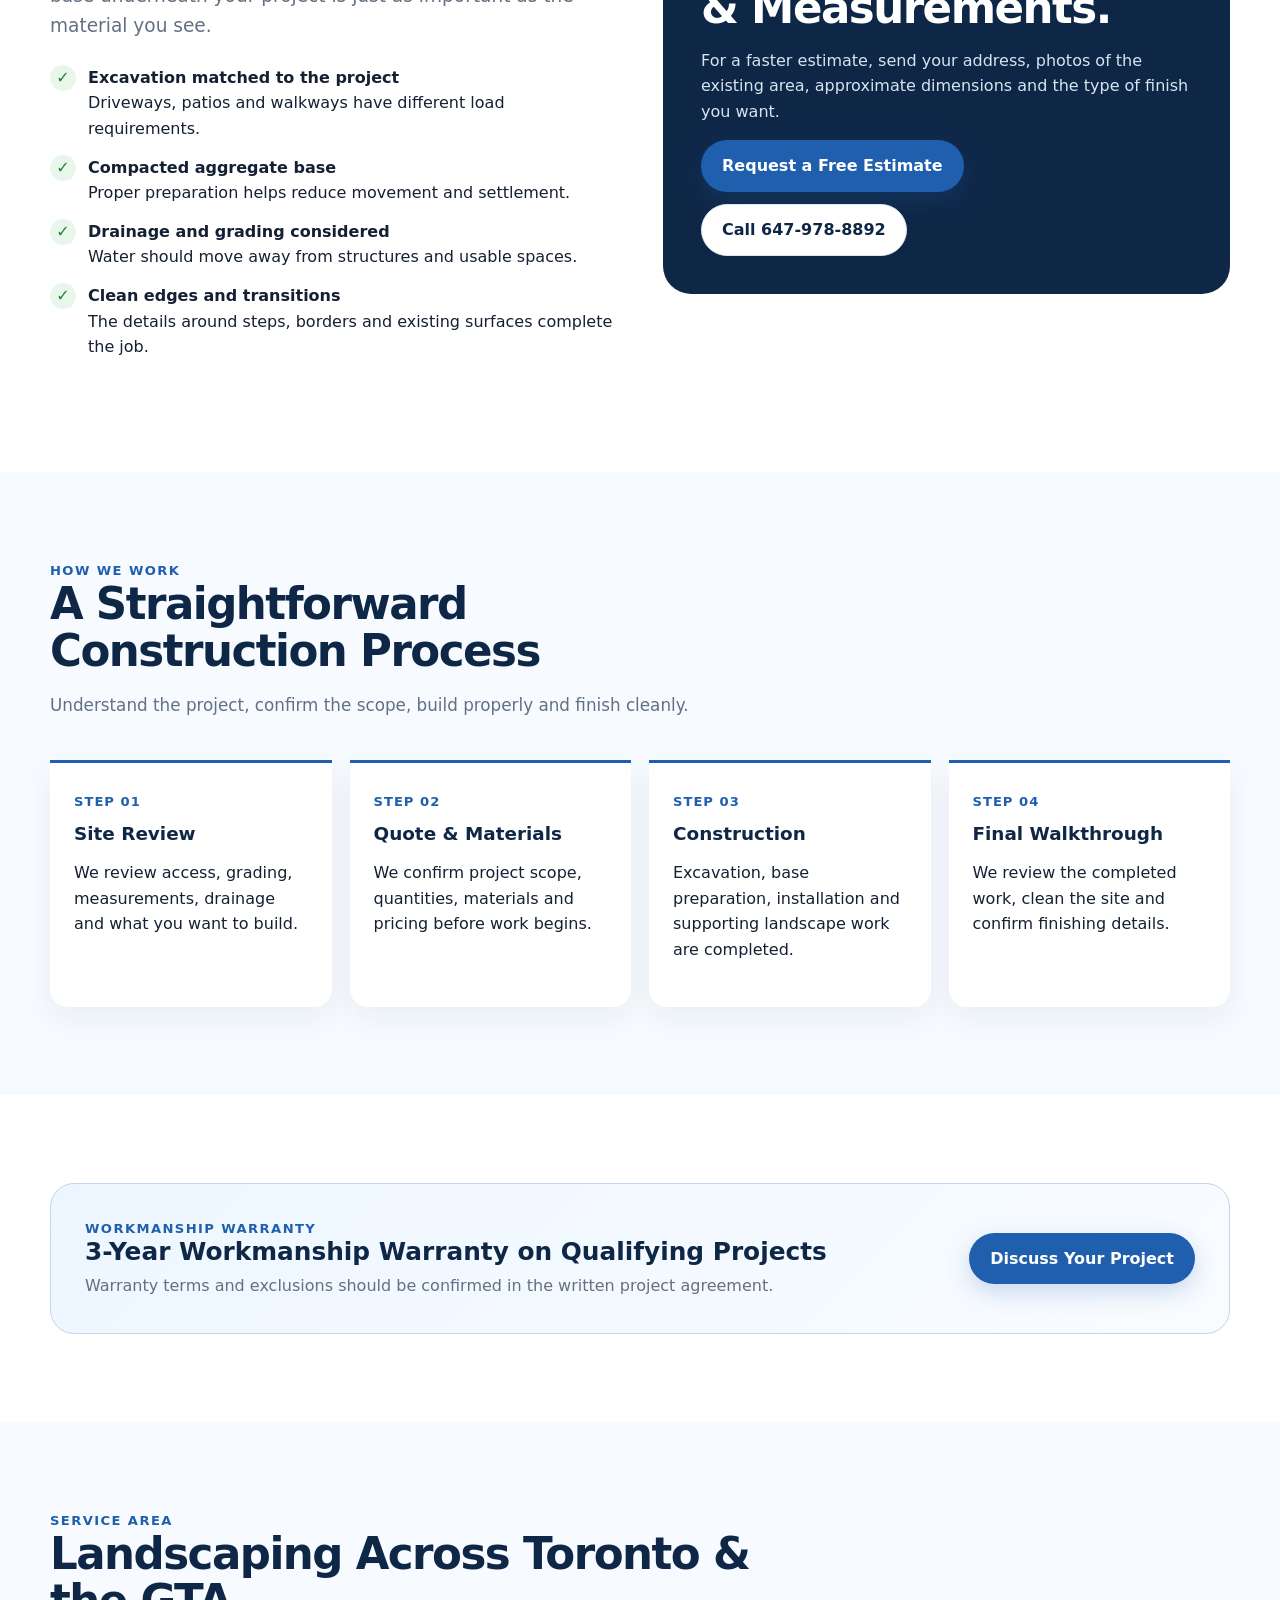
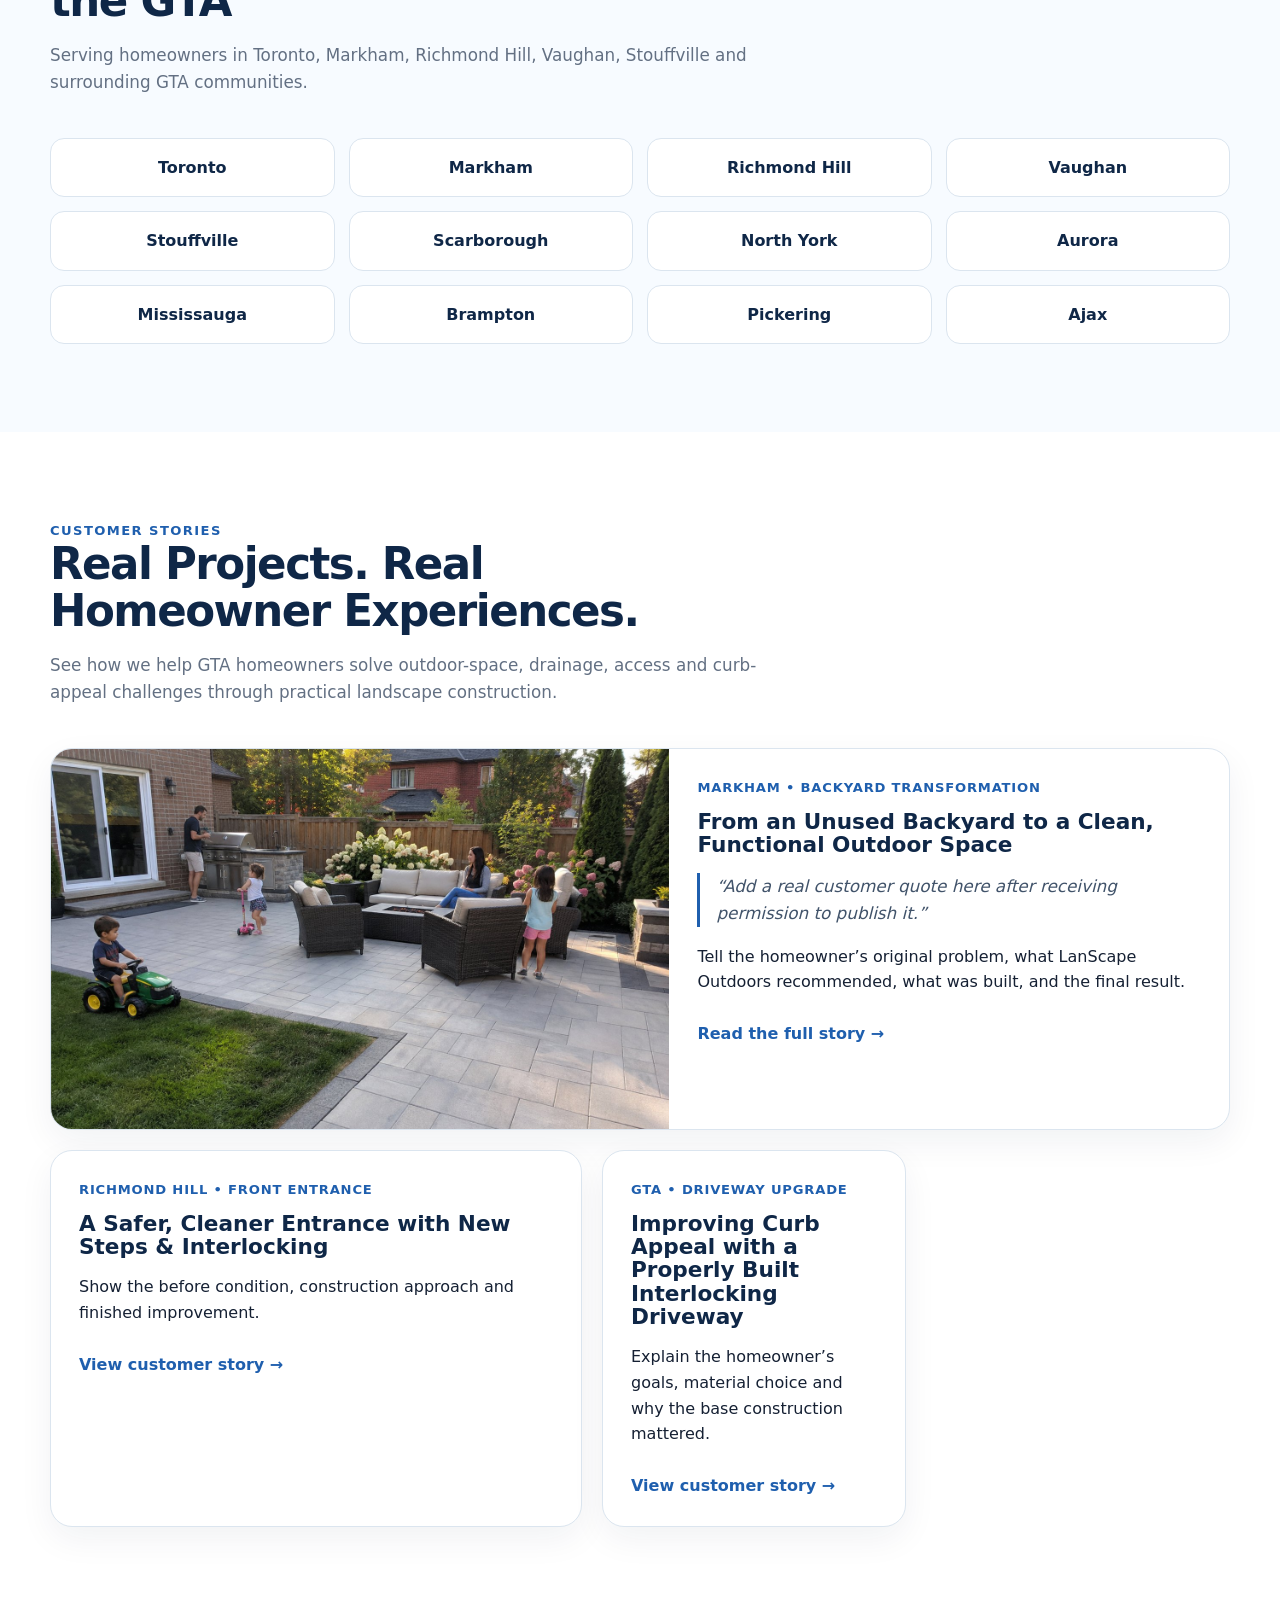
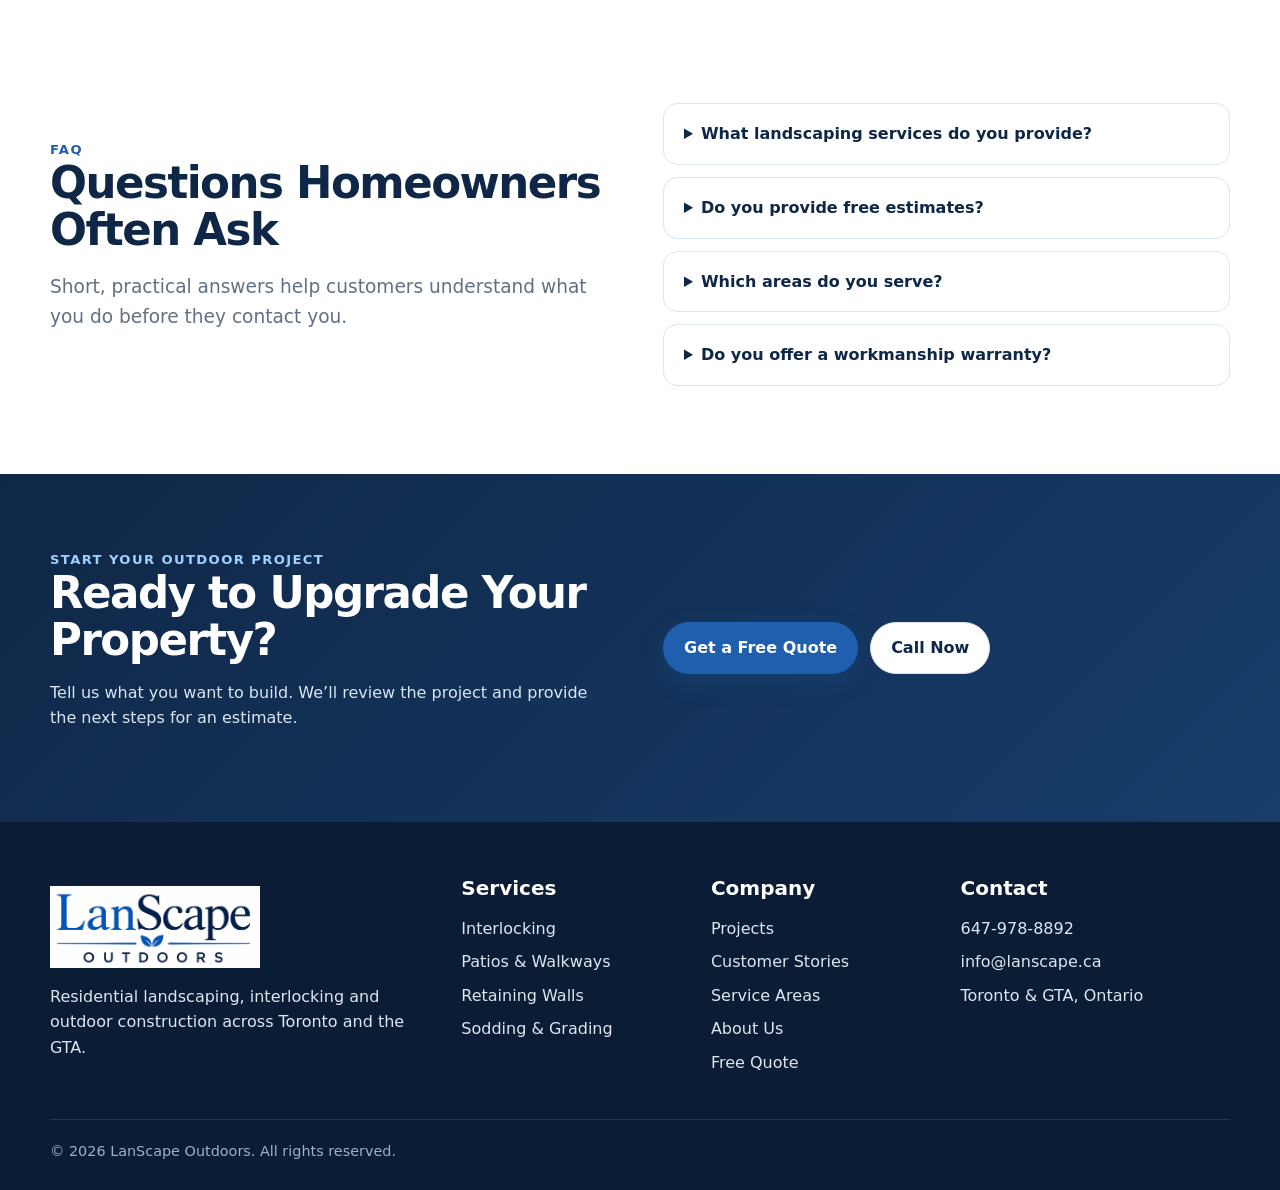
==== commit 5dd72224: "Add files via upload" ====
--- a/index.html
+++ b/index.html
@@ -12,7 +12,7 @@
 <header class="header"><div class="container nav"><a class="brand brand-logo" href="/"><img src="/assets/images/lanscape-logo.png" alt="LanScape Outdoors"></a><button class="menu-toggle" aria-label="Open navigation">☰</button><nav class="nav-links"><a href="/">Home</a><a href="/services.html">Services</a><a href="/projects.html">Projects</a><a href="/customer-stories.html">Customer Stories</a><a href="/service-areas.html">Service Areas</a><a href="/about.html">About</a><a href="/contact.html">Contact</a></nav><a class="cta" href="/contact.html">Get Free Quote</a></div></header>
 
 <main>
-<section class="home-hero"><div class="container"><div class="home-hero-content"><div class="eyebrow">Landscape Construction • Interlocking • Outdoor Living</div><h1>Built Right.<br>Finished Beautifully.</h1><p class="lead">LanScape Outdoors builds durable driveways, patios, walkways, retaining walls, steps, lawns and complete outdoor spaces for homeowners across Toronto and the GTA.</p><div class="hero-actions"><a class="btn btn-primary" href="/contact.html">Get a Free Quote</a><a class="btn btn-secondary" href="/projects.html">View Our Projects</a></div><div class="hero-proof"><span><i>✓</i> Free Estimates</span><span><i>✓</i> 3-Year Workmanship Warranty</span><span><i>✓</i> Toronto & GTA</span></div></div></div></section>
+<section class="home-hero home-hero-image"><div class="container"><div class="home-hero-content"><div class="eyebrow">Landscape Construction • Interlocking • Outdoor Living</div><h1>Built Right.<br>Finished Beautifully.</h1><p class="lead">LanScape Outdoors builds durable driveways, patios, walkways, retaining walls, steps, lawns and complete outdoor spaces for homeowners across Toronto and the GTA.</p><div class="hero-actions"><a class="btn btn-primary" href="/contact.html">Get a Free Quote</a><a class="btn btn-secondary" href="/projects.html">View Our Projects</a></div><div class="hero-proof"><span><i>✓</i> Free Estimates</span><span><i>✓</i> 3-Year Workmanship Warranty</span><span><i>✓</i> Toronto & GTA</span></div></div></div></section>
 
 <div class="proof-strip"><div class="container"><div class="proof-strip-inner">
 <div class="proof-item"><strong>Residential Specialists</strong><span>Focused on GTA homes and outdoor construction.</span></div>
@@ -31,8 +31,8 @@
 
 <section class="alt"><div class="container"><div class="section-head"><div class="eyebrow">Featured Projects</div><h2>See the Work, Not Just the Promise</h2><p>Replace these placeholders with your strongest completed jobs. Real project photography should be the visual focus of the site.</p></div>
 <div class="project-showcase">
-<div class="big-project"><span class="photo-tag">ADD REAL PROJECT PHOTO</span><div class="project-overlay"><span>Markham • Backyard Transformation</span><h3>Interlocking Patio & Landscape Construction</h3><span>Add stone selection, approximate size and scope.</span></div></div>
-<div class="small-stack"><div class="small-project"><span class="photo-tag">ADD PHOTO</span><div class="project-overlay"><span>GTA • Driveway</span><h3>Heavy-Duty Interlocking</h3></div></div><div class="small-project"><span class="photo-tag">ADD PHOTO</span><div class="project-overlay"><span>Richmond Hill • Entrance</span><h3>Natural Stone Steps</h3></div></div></div>
+<div class="big-project project-bg" style="background-image:url('/assets/images/projects/project-backyard.jpg')"><div class="project-overlay"><span>Markham • Backyard Transformation</span><h3>Interlocking Patio & Landscape Construction</h3><span>Add stone selection, approximate size and scope.</span></div></div>
+<div class="small-stack"><div class="small-project project-bg" style="background-image:url('/assets/images/projects/project-driveway.jpg')"><div class="project-overlay"><span>GTA • Driveway</span><h3>Heavy-Duty Interlocking</h3></div></div><div class="small-project project-bg" style="background-image:url('/assets/images/projects/project-front-steps.jpg')"><div class="project-overlay"><span>Richmond Hill • Entrance</span><h3>Natural Stone Steps</h3></div></div></div>
 </div><div style="margin-top:28px"><a class="btn btn-primary" href="/projects.html">View Project Gallery</a></div></div></section>
 
 <section><div class="container split"><div><div class="eyebrow">Why Construction Quality Matters</div><h2>The Finished Surface Is Only Half the Job.</h2><p class="lead">In the GTA, interlocking and landscape construction must deal with water, settlement and freeze-thaw cycles. The base underneath your project is just as important as the material you see.</p>
--- a/assets/css/style.css
+++ b/assets/css/style.css
@@ -222,3 +222,20 @@
 .story-detail-img{width:100%;height:auto;max-height:620px;object-fit:cover;border-radius:18px;margin-bottom:28px;display:block}
 .story-photo-image{background-size:cover;background-position:center}
 .ai-note{font-size:.9rem;color:var(--muted);background:#f7fbff;border:1px solid var(--line);padding:12px 14px;border-radius:10px;margin-top:14px}
+
+/* ===== Latest image integration ===== */
+.home-hero-image{
+  background:
+    linear-gradient(90deg,rgba(7,25,47,.91) 0%,rgba(7,25,47,.78) 40%,rgba(7,25,47,.30) 70%,rgba(7,25,47,.16) 100%),
+    url('/assets/images/projects/hero-backyard.jpg') center center / cover no-repeat;
+}
+.home-hero-image::after{content:none}
+.project-bg{background-size:cover;background-position:center}
+.project-card-img{width:100%;aspect-ratio:4/3;object-fit:cover;display:block}
+@media(max-width:760px){
+  .home-hero-image{
+    background:
+      linear-gradient(180deg,rgba(7,25,47,.88),rgba(7,25,47,.72)),
+      url('/assets/images/projects/hero-backyard.jpg') center center / cover no-repeat;
+  }
+}
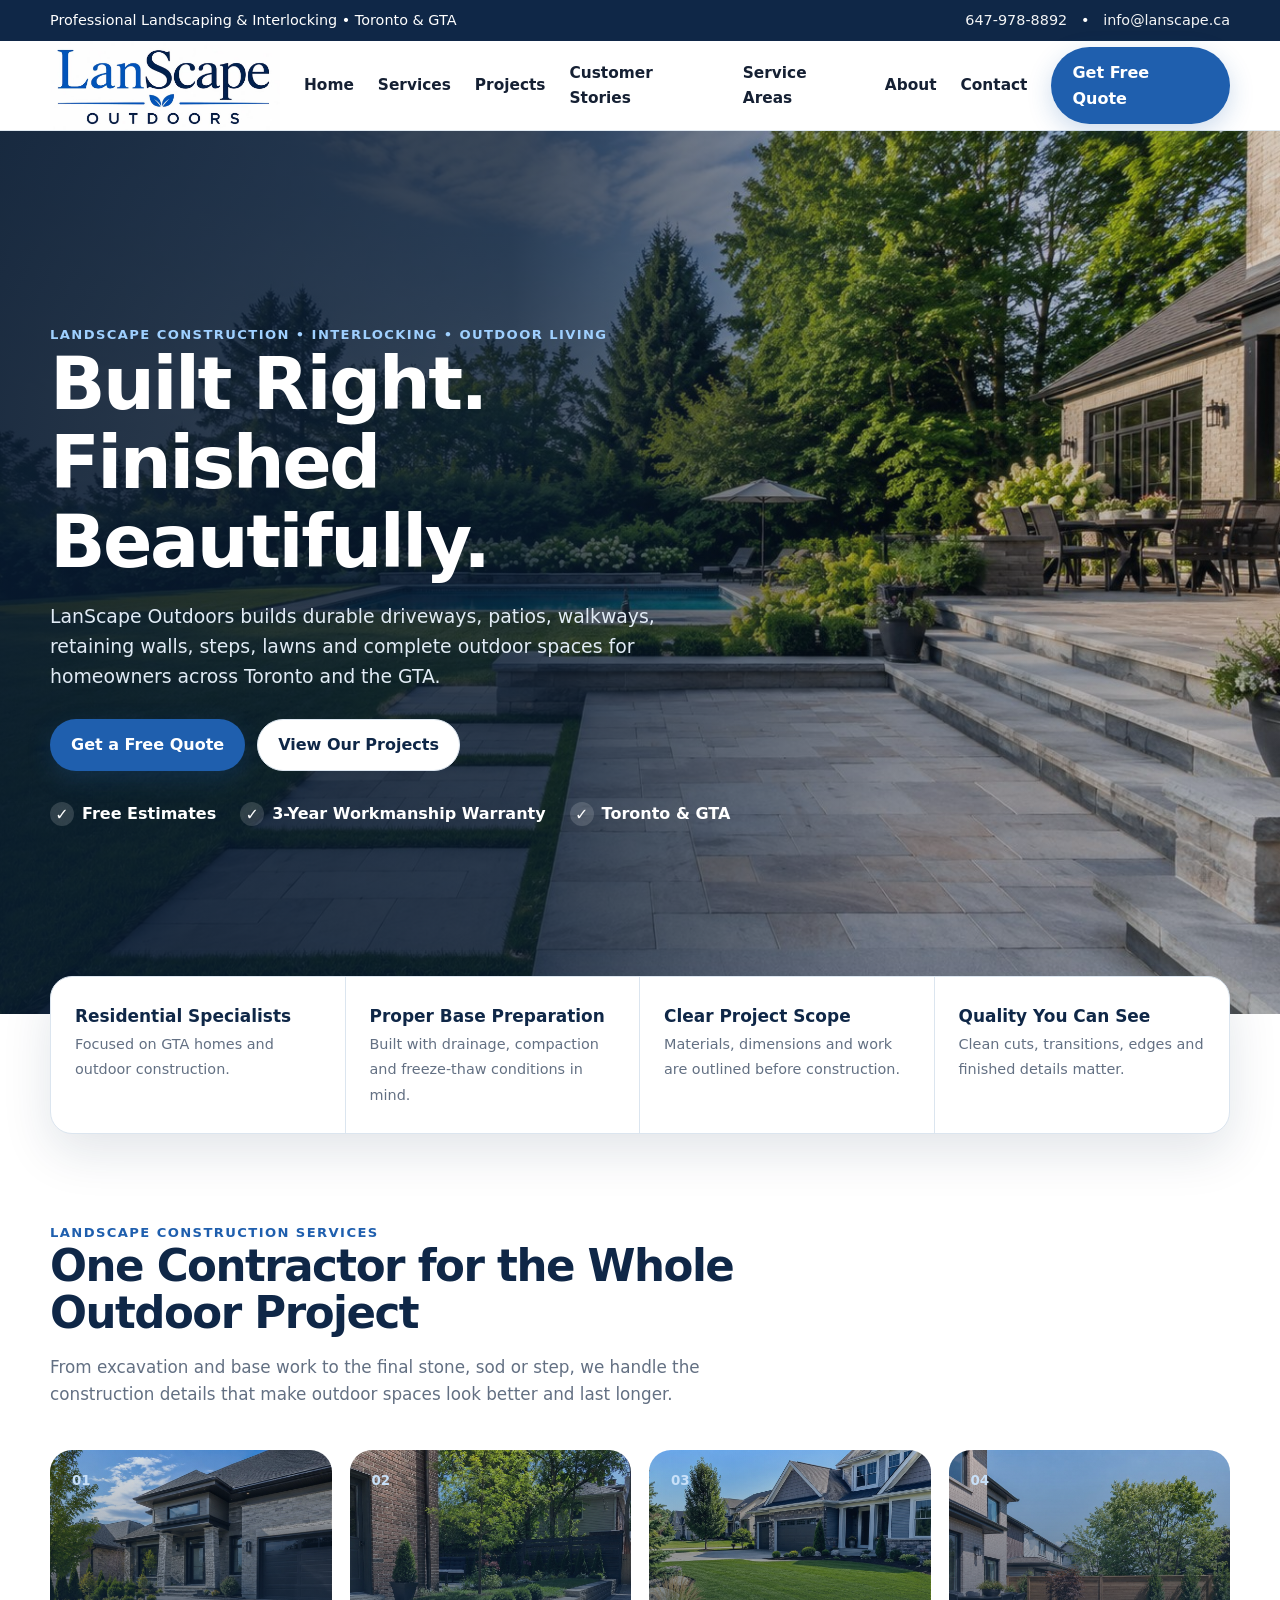
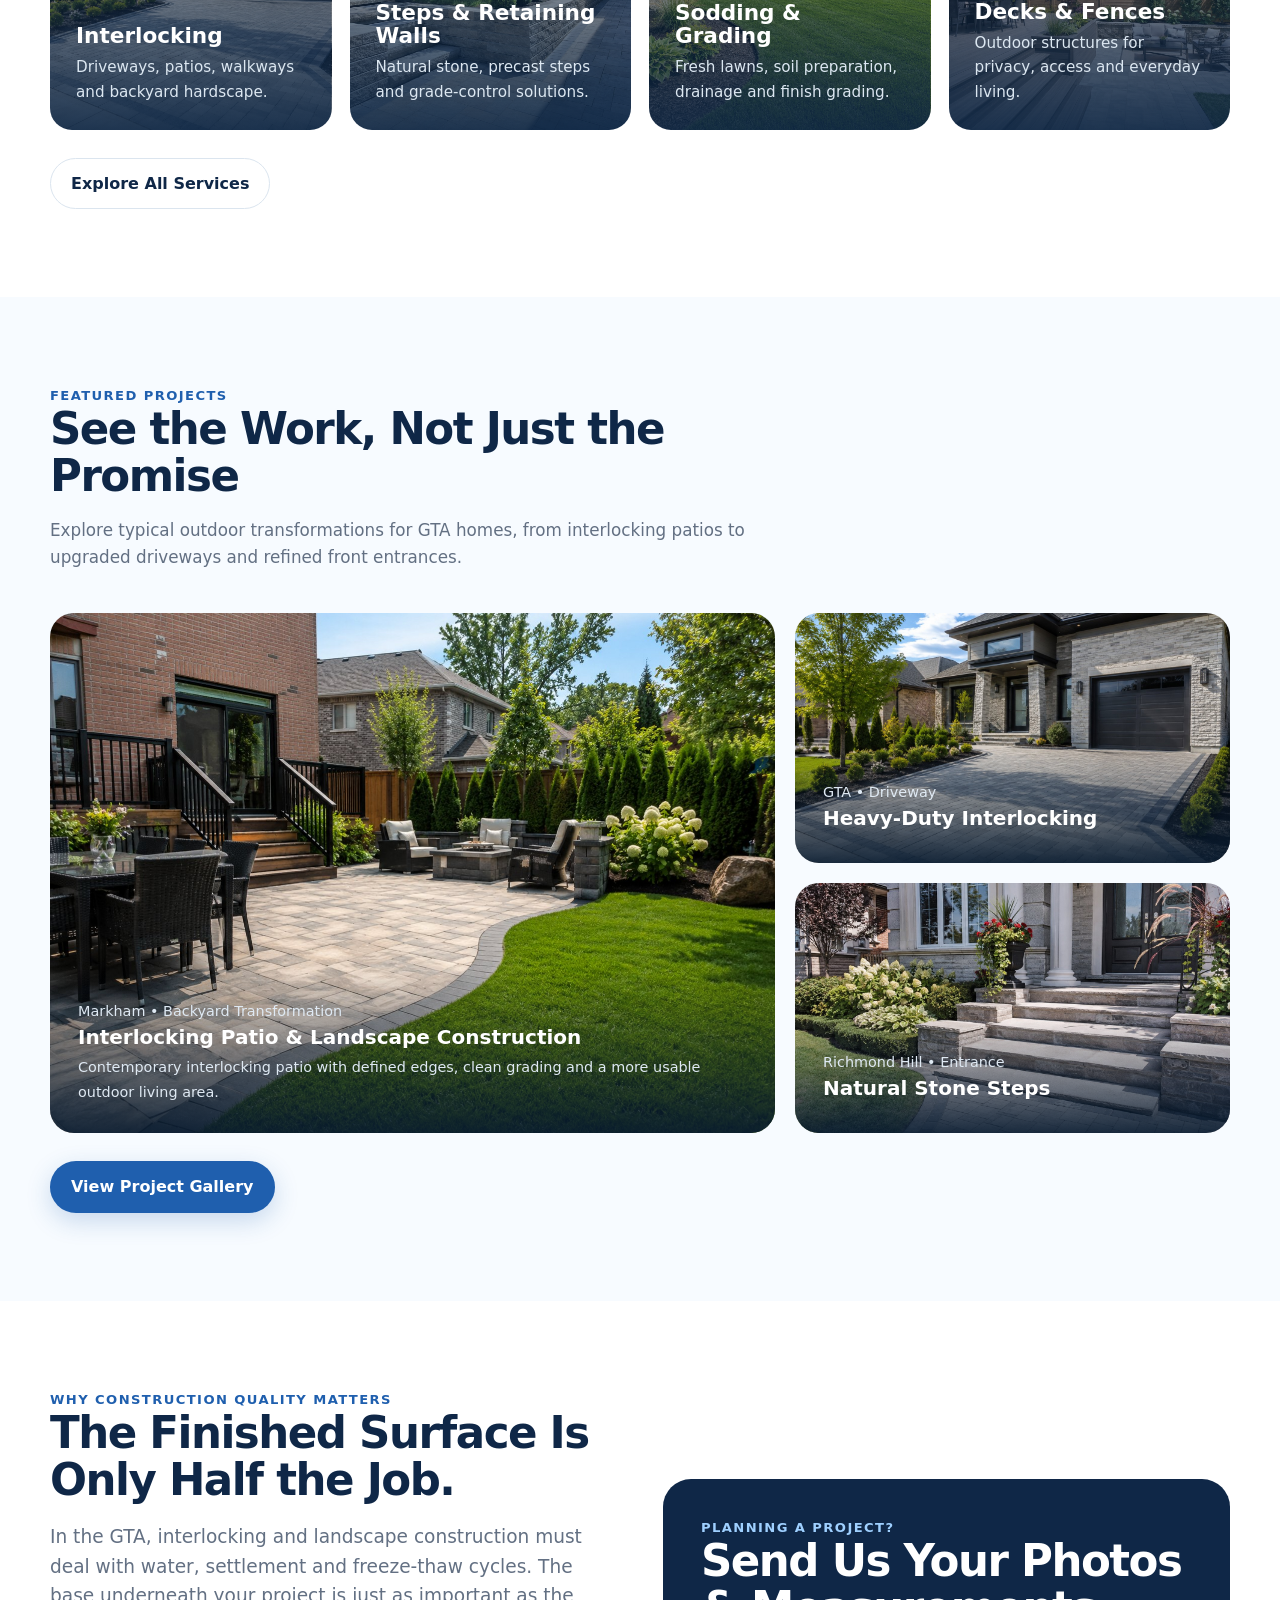
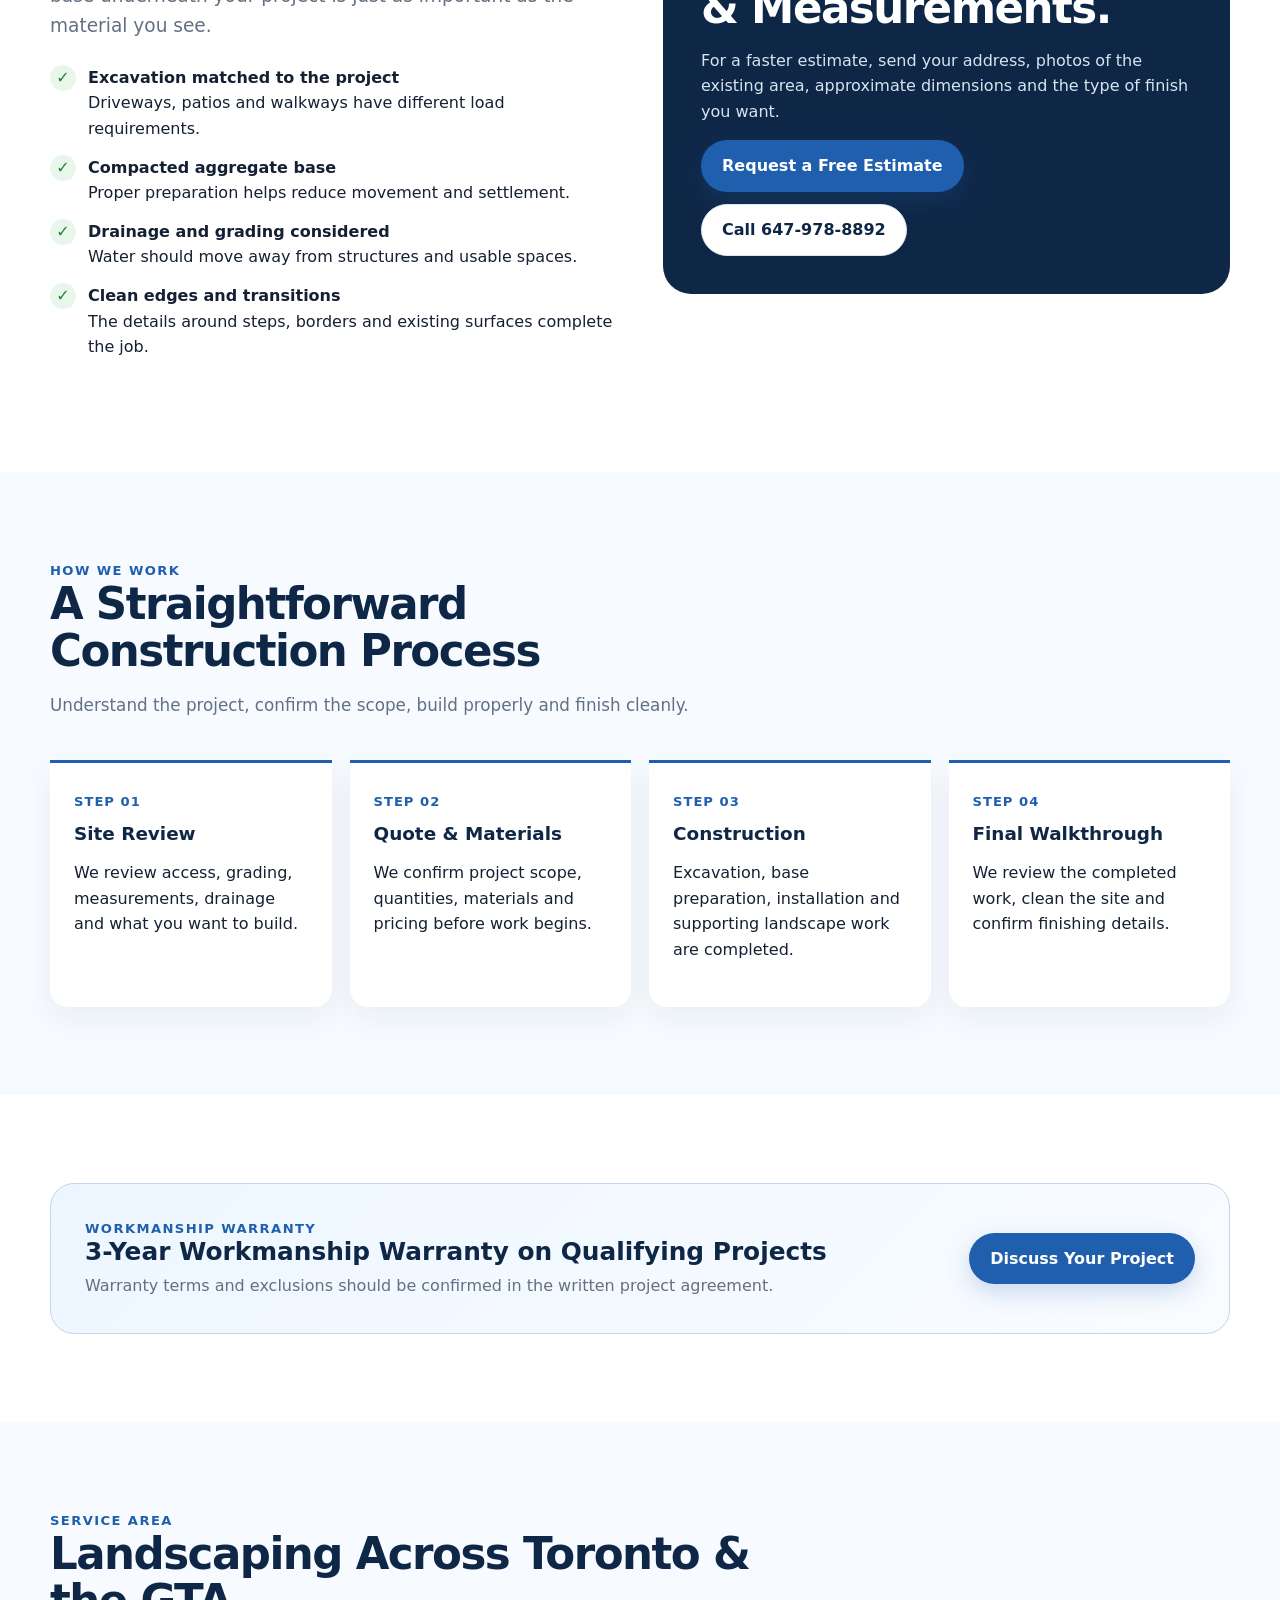
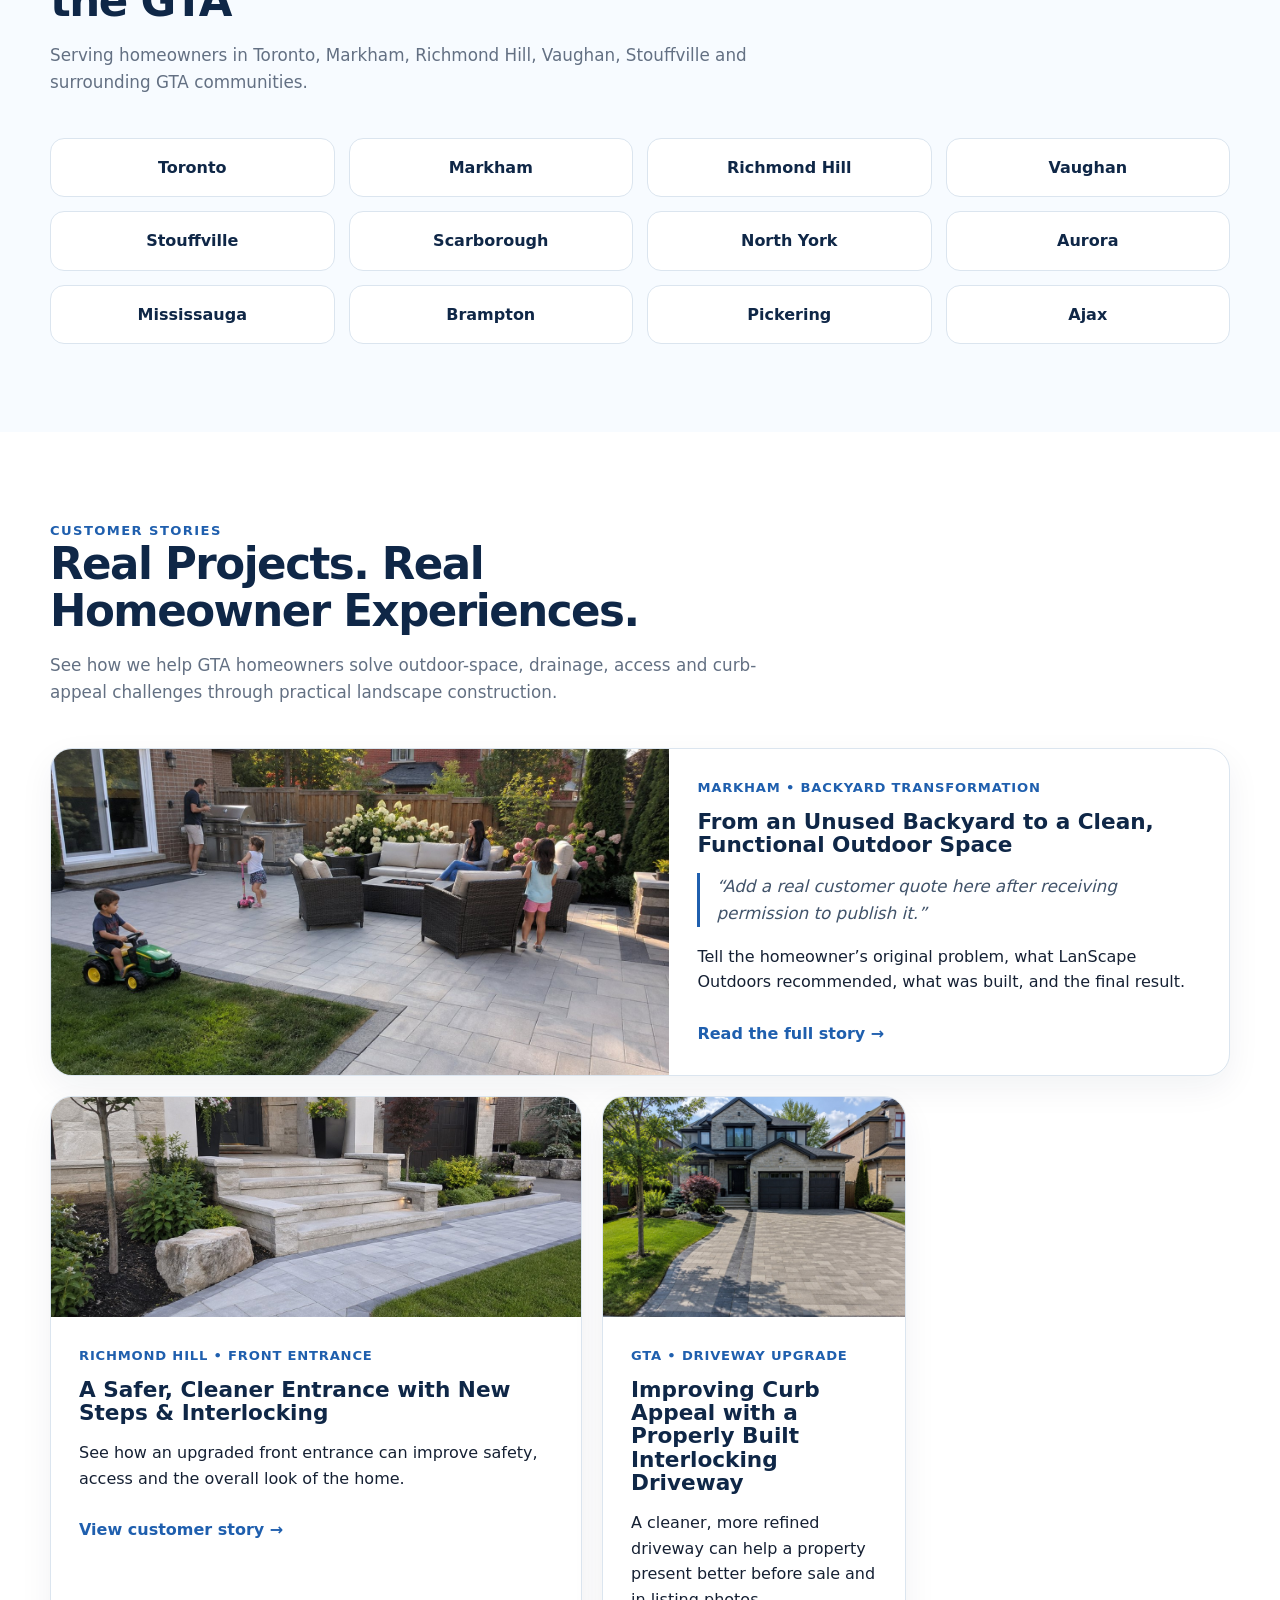
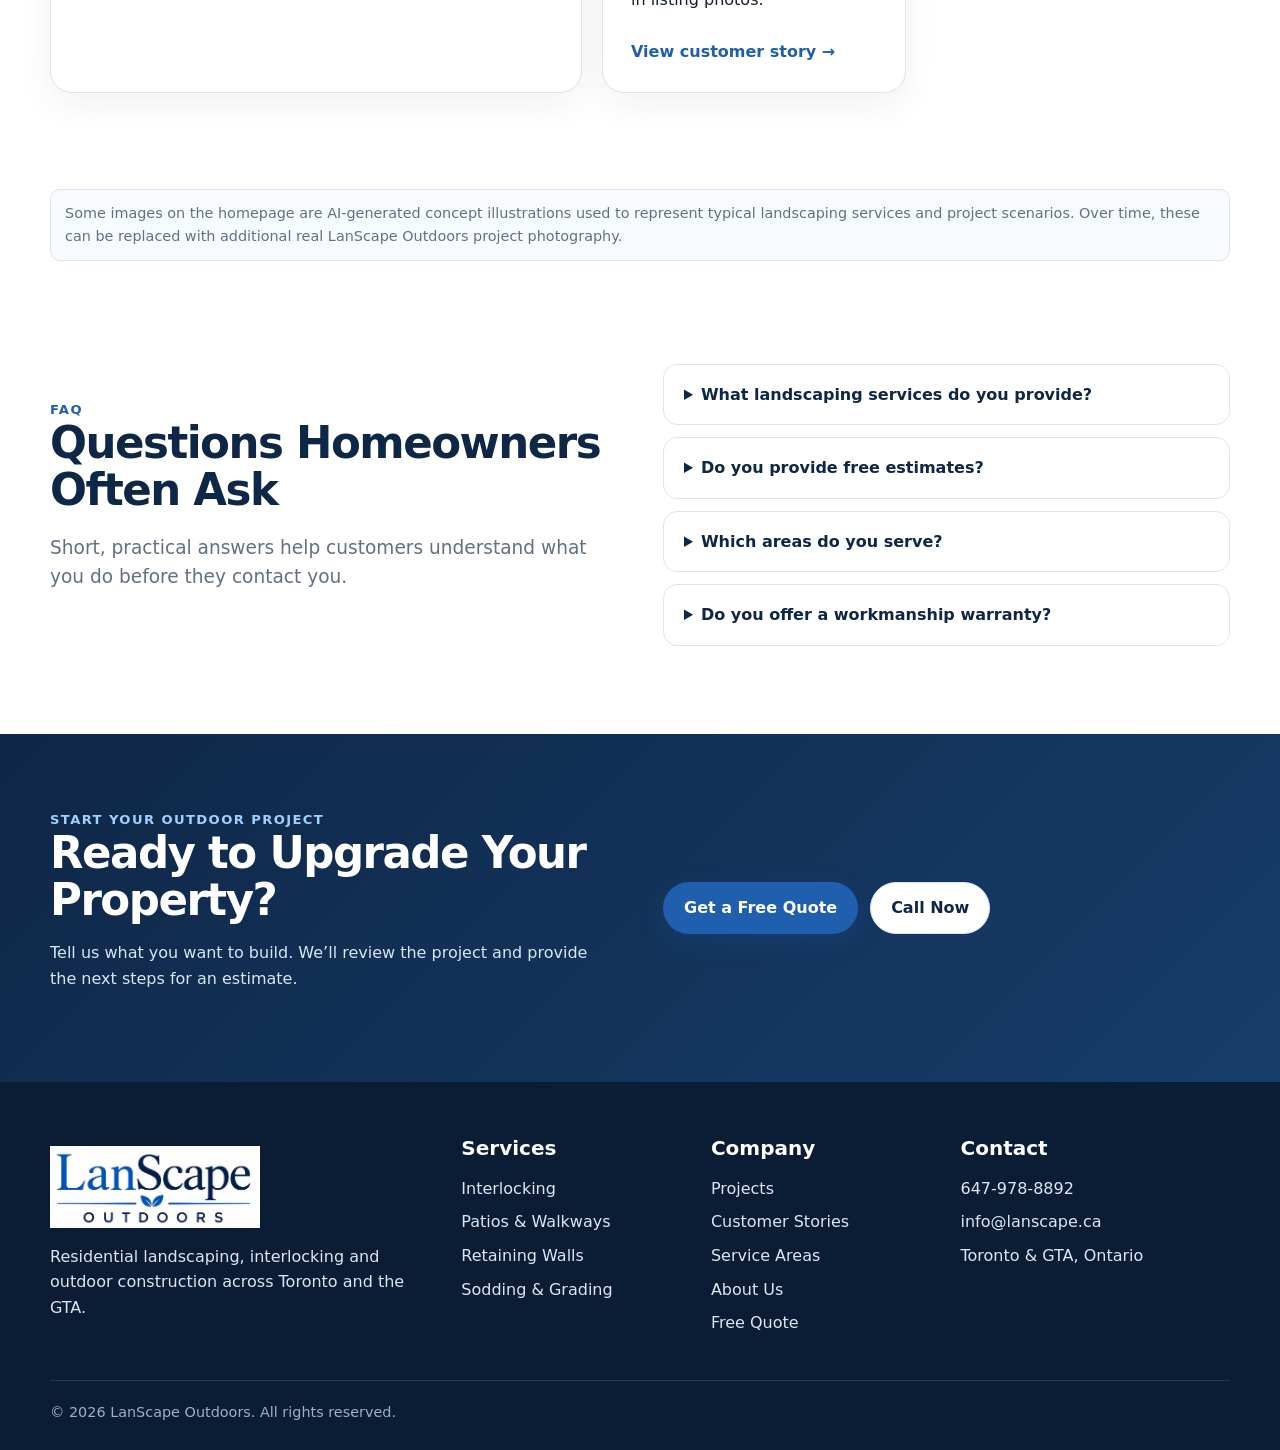
==== commit dce26c2b: "Add files via upload" ====
--- a/index.html
+++ b/index.html
@@ -23,15 +23,15 @@
 
 <section><div class="container"><div class="section-head"><div class="eyebrow">Landscape Construction Services</div><h2>One Contractor for the Whole Outdoor Project</h2><p>From excavation and base work to the final stone, sod or step, we handle the construction details that make outdoor spaces look better and last longer.</p></div>
 <div class="service-feature-grid">
-<article class="service-feature"><span class="num">01</span><div><h3>Interlocking</h3><p>Driveways, patios, walkways and backyard hardscape.</p></div></article>
-<article class="service-feature"><span class="num">02</span><div><h3>Steps & Retaining Walls</h3><p>Natural stone, precast steps and grade-control solutions.</p></div></article>
-<article class="service-feature"><span class="num">03</span><div><h3>Sodding & Grading</h3><p>Fresh lawns, soil preparation, drainage and finish grading.</p></div></article>
-<article class="service-feature"><span class="num">04</span><div><h3>Decks & Fences</h3><p>Outdoor structures for privacy, access and everyday living.</p></div></article>
+<article class="service-feature service-feature-image" style="background-image:linear-gradient(180deg,rgba(14,39,69,.12),rgba(14,39,69,.92)),url('/assets/images/projects/project-driveway.jpg')"><span class="num">01</span><div><h3>Interlocking</h3><p>Driveways, patios, walkways and backyard hardscape.</p></div></article>
+<article class="service-feature service-feature-image" style="background-image:linear-gradient(180deg,rgba(14,39,69,.12),rgba(14,39,69,.92)),url('/assets/images/projects/project-retaining-wall.jpg')"><span class="num">02</span><div><h3>Steps & Retaining Walls</h3><p>Natural stone, precast steps and grade-control solutions.</p></div></article>
+<article class="service-feature service-feature-image" style="background-image:linear-gradient(180deg,rgba(14,39,69,.10),rgba(14,39,69,.9)),url('/assets/images/projects/project-sodding.jpg')"><span class="num">03</span><div><h3>Sodding & Grading</h3><p>Fresh lawns, soil preparation, drainage and finish grading.</p></div></article>
+<article class="service-feature service-feature-image" style="background-image:linear-gradient(180deg,rgba(14,39,69,.12),rgba(14,39,69,.92)),url('/assets/images/home/service-deck-fence.jpg')"><span class="num">04</span><div><h3>Decks & Fences</h3><p>Outdoor structures for privacy, access and everyday living.</p></div></article>
 </div><div style="margin-top:28px"><a class="btn btn-secondary" href="/services.html">Explore All Services</a></div></div></section>
 
-<section class="alt"><div class="container"><div class="section-head"><div class="eyebrow">Featured Projects</div><h2>See the Work, Not Just the Promise</h2><p>Replace these placeholders with your strongest completed jobs. Real project photography should be the visual focus of the site.</p></div>
+<section class="alt"><div class="container"><div class="section-head"><div class="eyebrow">Featured Projects</div><h2>See the Work, Not Just the Promise</h2><p>Explore typical outdoor transformations for GTA homes, from interlocking patios to upgraded driveways and refined front entrances.</p></div>
 <div class="project-showcase">
-<div class="big-project project-bg" style="background-image:url('/assets/images/projects/project-backyard.jpg')"><div class="project-overlay"><span>Markham • Backyard Transformation</span><h3>Interlocking Patio & Landscape Construction</h3><span>Add stone selection, approximate size and scope.</span></div></div>
+<div class="big-project project-bg" style="background-image:url('/assets/images/projects/project-backyard.jpg')"><div class="project-overlay"><span>Markham • Backyard Transformation</span><h3>Interlocking Patio & Landscape Construction</h3><span>Contemporary interlocking patio with defined edges, clean grading and a more usable outdoor living area.</span></div></div>
 <div class="small-stack"><div class="small-project project-bg" style="background-image:url('/assets/images/projects/project-driveway.jpg')"><div class="project-overlay"><span>GTA • Driveway</span><h3>Heavy-Duty Interlocking</h3></div></div><div class="small-project project-bg" style="background-image:url('/assets/images/projects/project-front-steps.jpg')"><div class="project-overlay"><span>Richmond Hill • Entrance</span><h3>Natural Stone Steps</h3></div></div></div>
 </div><div style="margin-top:28px"><a class="btn btn-primary" href="/projects.html">View Project Gallery</a></div></div></section>
 
@@ -69,11 +69,12 @@
           <a class="story-link" href="/customer-stories.html">Read the full story →</a>
         </div>
       </article>
-      <article class="story-card"><div class="story-content"><div class="story-meta">Richmond Hill • Front Entrance</div><h3>A Safer, Cleaner Entrance with New Steps & Interlocking</h3><p>Show the before condition, construction approach and finished improvement.</p><a class="story-link" href="/customer-stories.html">View customer story →</a></div></article>
-      <article class="story-card"><div class="story-content"><div class="story-meta">GTA • Driveway Upgrade</div><h3>Improving Curb Appeal with a Properly Built Interlocking Driveway</h3><p>Explain the homeowner’s goals, material choice and why the base construction mattered.</p><a class="story-link" href="/customer-stories.html">View customer story →</a></div></article>
+      <article class="story-card"><div class="story-photo story-photo-image" style="background-image:url('/assets/images/customer-stories/front-entry.jpg')"></div><div class="story-content"><div class="story-meta">Richmond Hill • Front Entrance</div><h3>A Safer, Cleaner Entrance with New Steps & Interlocking</h3><p>See how an upgraded front entrance can improve safety, access and the overall look of the home.</p><a class="story-link" href="/customer-stories.html">View customer story →</a></div></article>
+      <article class="story-card"><div class="story-photo story-photo-image" style="background-image:url('/assets/images/customer-stories/driveway-sale.jpg')"></div><div class="story-content"><div class="story-meta">GTA • Driveway Upgrade</div><h3>Improving Curb Appeal with a Properly Built Interlocking Driveway</h3><p>A cleaner, more refined driveway can help a property present better before sale and in listing photos.</p><a class="story-link" href="/customer-stories.html">View customer story →</a></div></article>
     </div>
   </div>
 </section>
+<div class="container"><p class="ai-note homepage-ai-note">Some images on the homepage are AI-generated concept illustrations used to represent typical landscaping services and project scenarios. Over time, these can be replaced with additional real LanScape Outdoors project photography.</p></div>
 <section><div class="container split"><div><div class="eyebrow">FAQ</div><h2>Questions Homeowners Often Ask</h2><p class="lead">Short, practical answers help customers understand what you do before they contact you.</p></div><div class="faq">
 <details><summary>What landscaping services do you provide?</summary><p>We provide interlocking, driveways, patios, walkways, retaining walls, natural stone steps, sodding, grading, decks, fences and related landscape construction.</p></details>
 <details><summary>Do you provide free estimates?</summary><p>Yes. Send your project address, photos and approximate dimensions to help us understand the scope.</p></details>
--- a/assets/css/style.css
+++ b/assets/css/style.css
@@ -239,3 +239,11 @@
       url('/assets/images/projects/hero-backyard.jpg') center center / cover no-repeat;
   }
 }
+
+/* ===== Homepage filled image updates ===== */
+.service-feature-image{background-size:cover;background-position:center}
+.story-card .story-photo{min-height:220px;background-size:cover;background-position:center}
+.homepage-ai-note{margin-top:8px}
+@media(max-width:900px){
+  .story-card .story-photo{min-height:180px}
+}
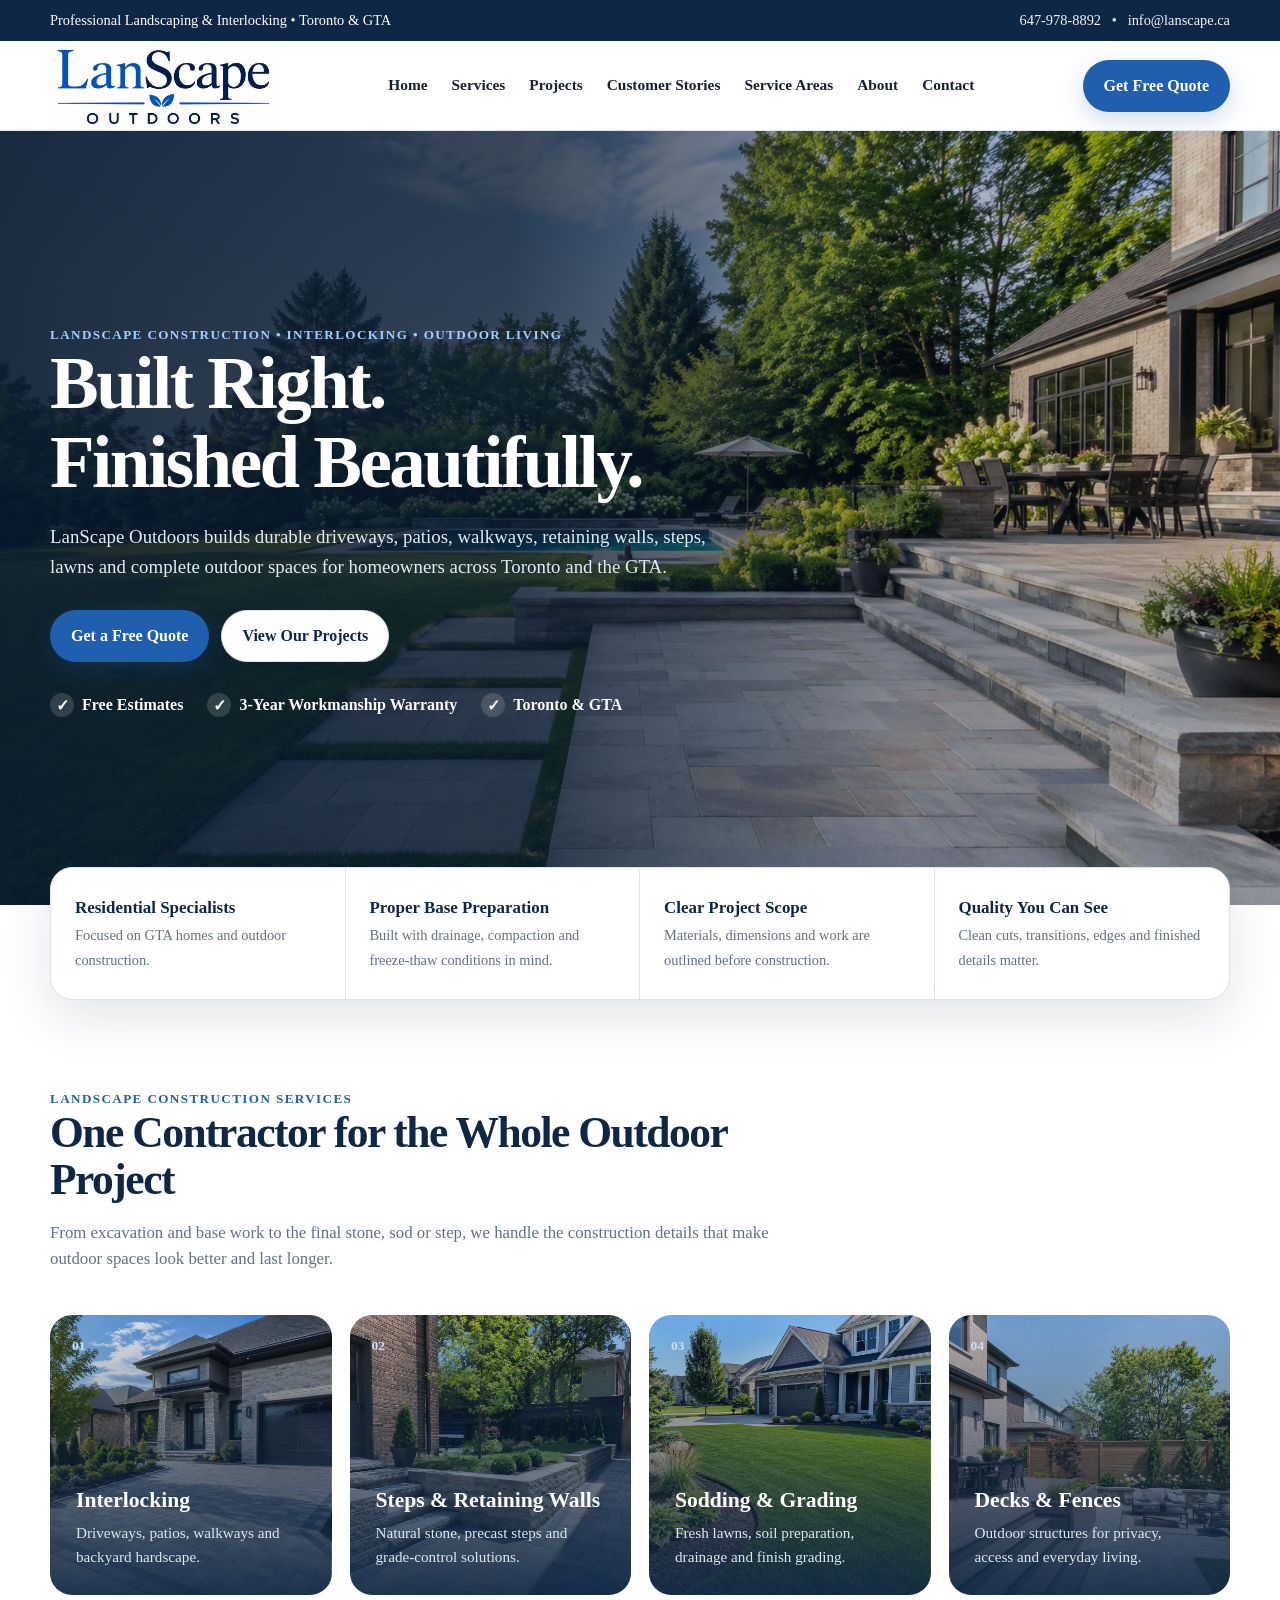
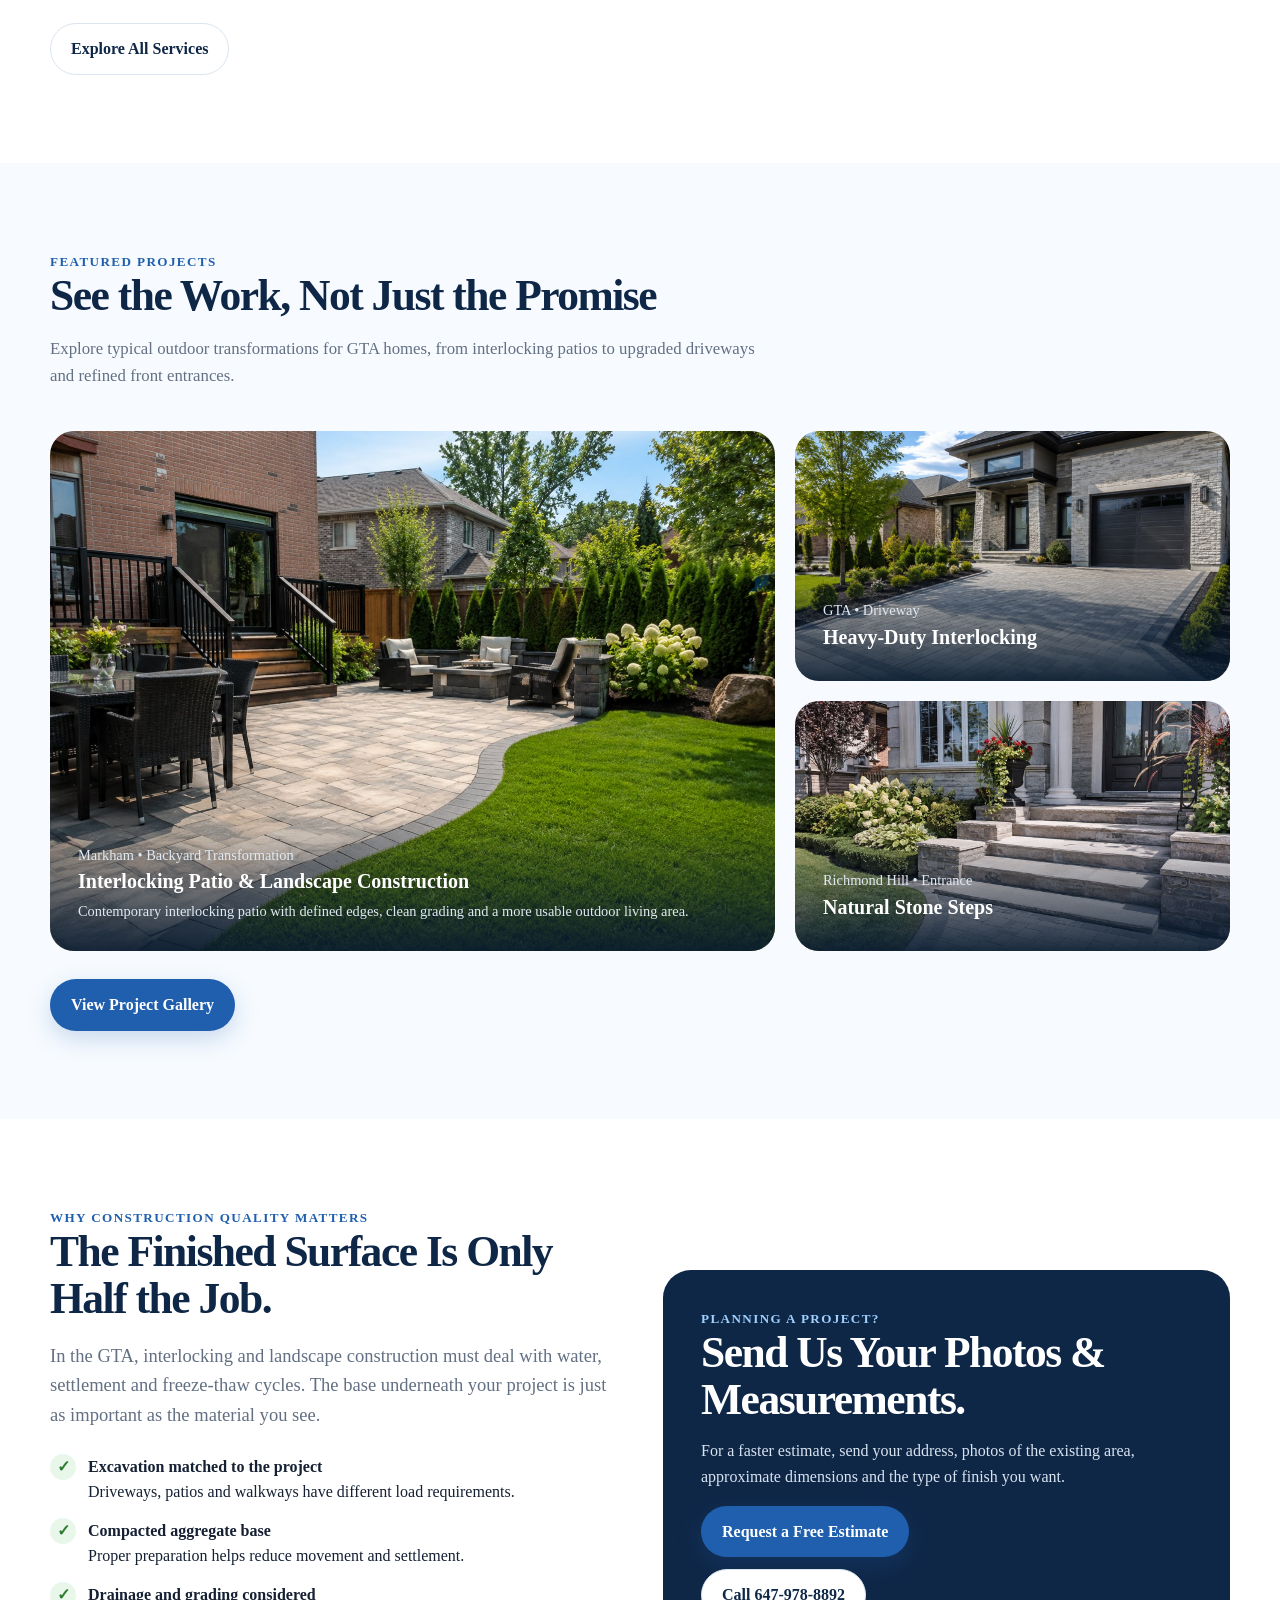
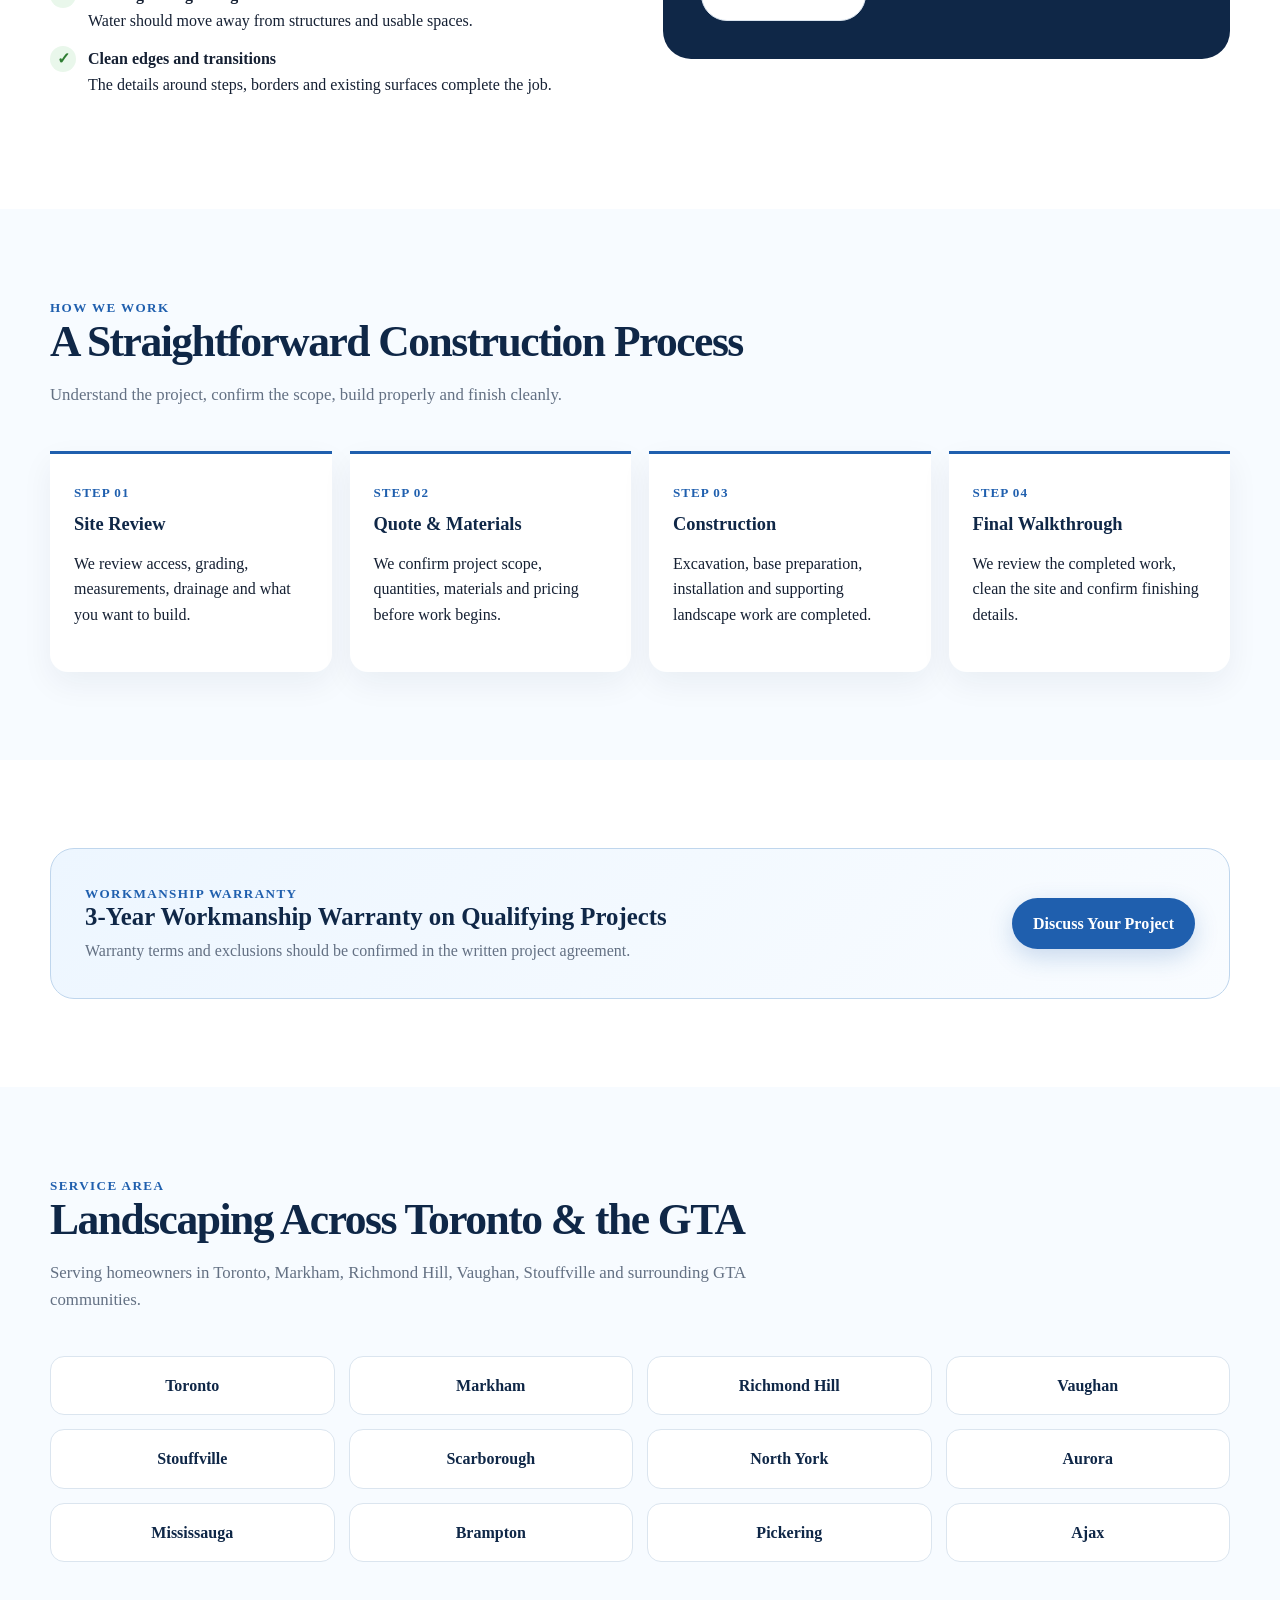
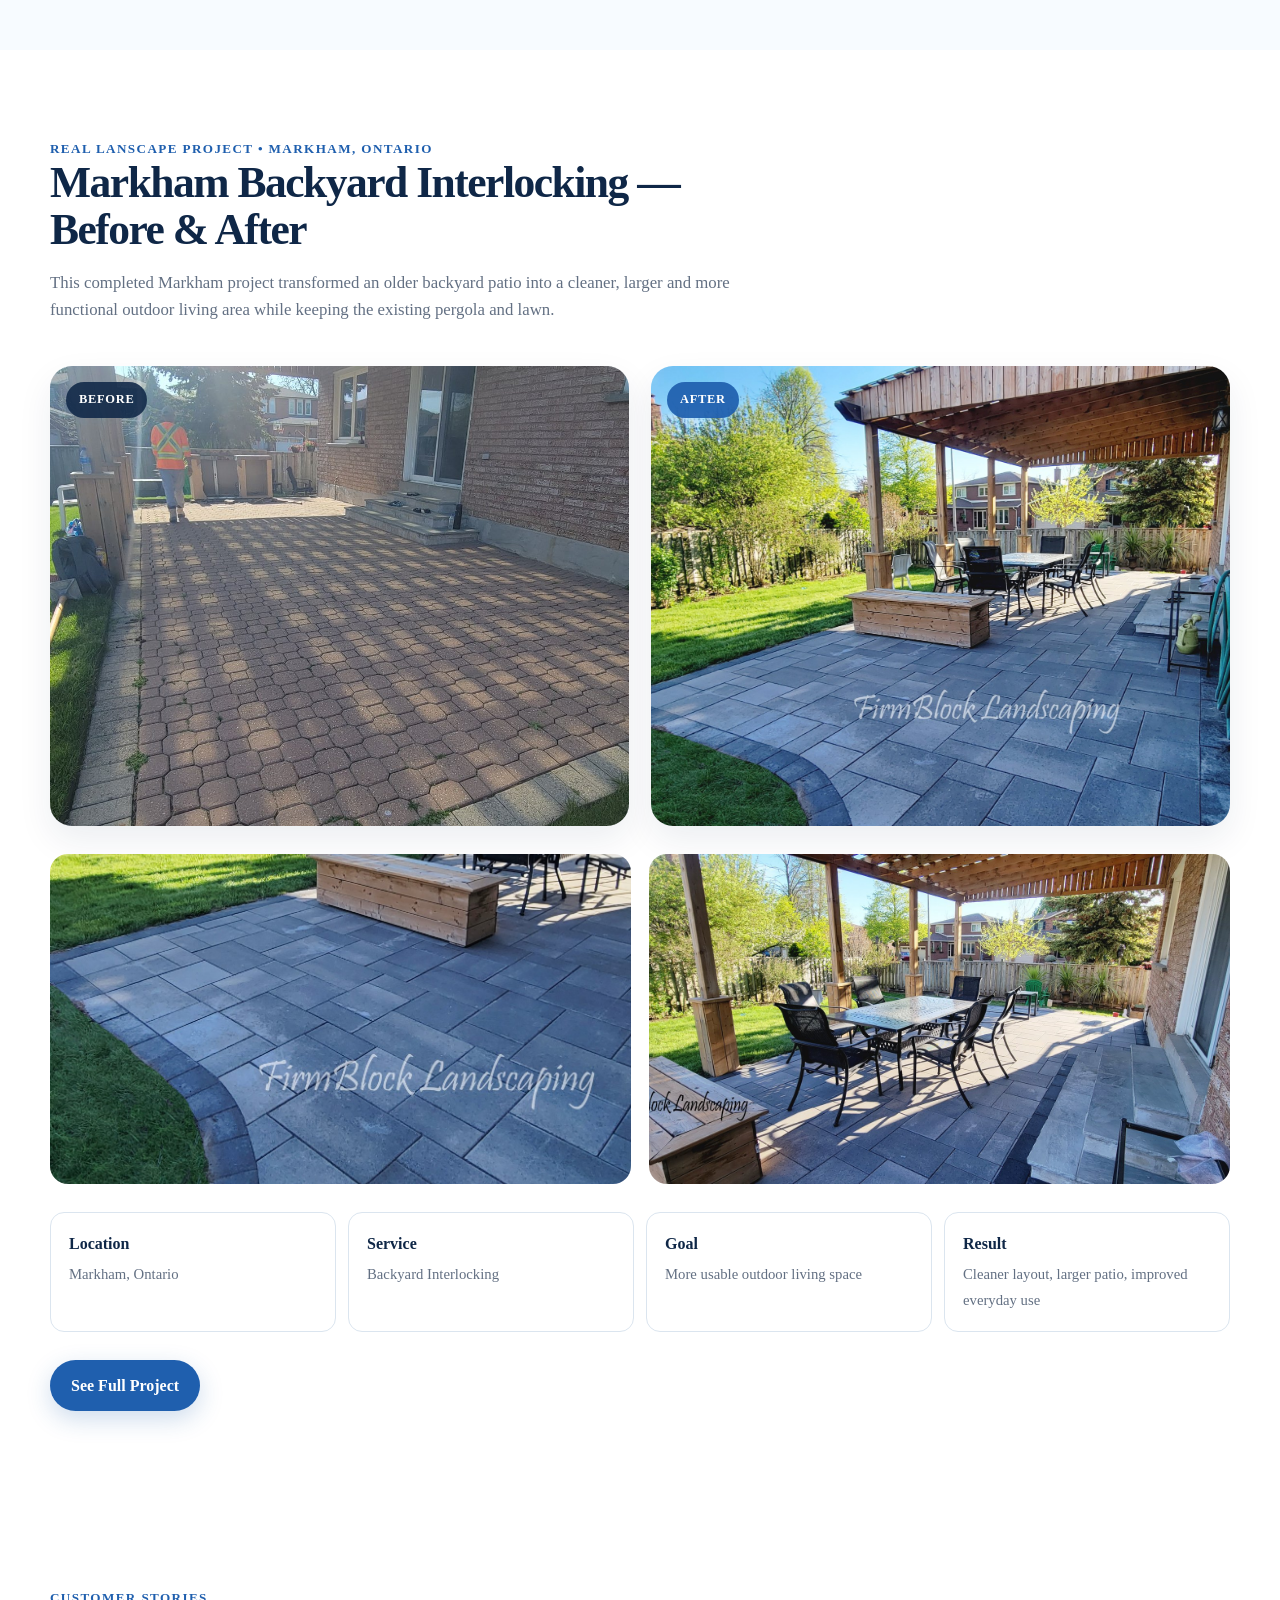
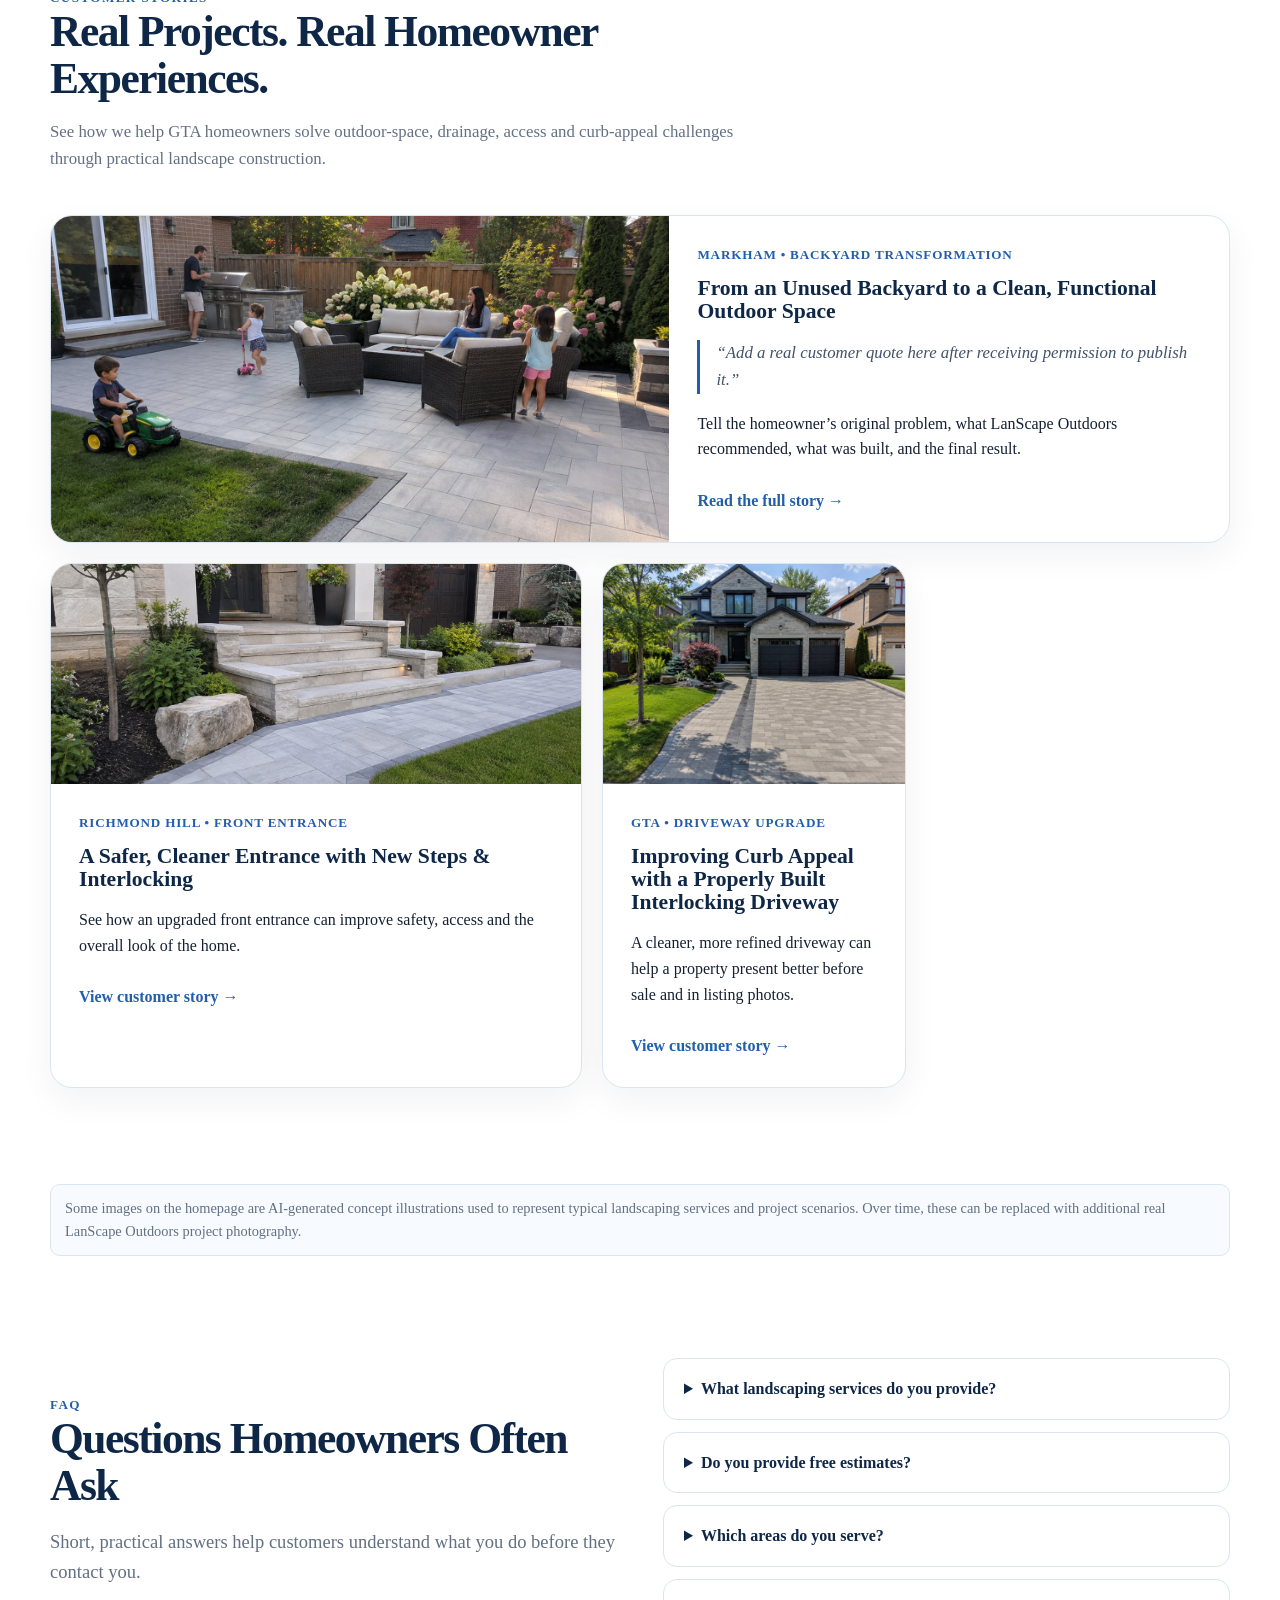
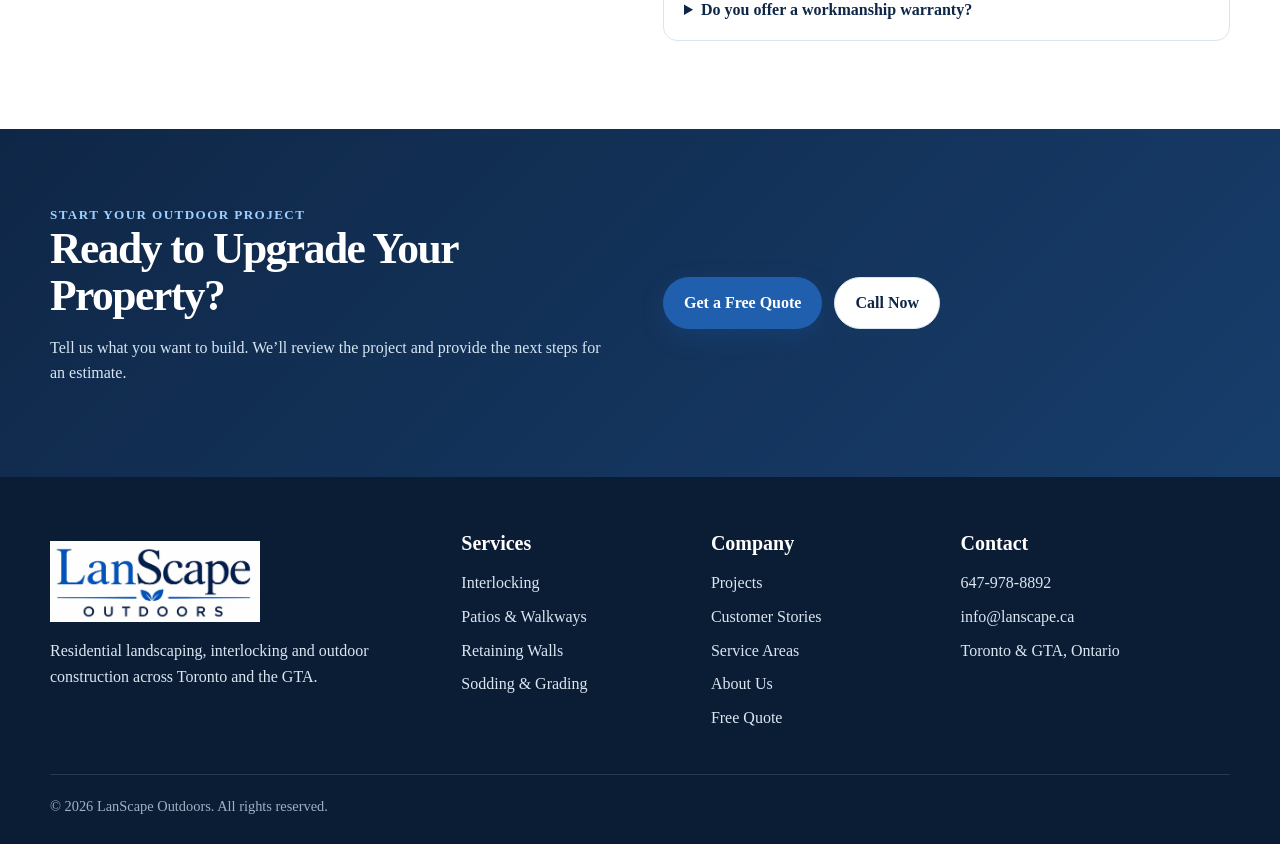
==== commit 01ac9ee7: "Add files via upload" ====
--- a/index.html
+++ b/index.html
@@ -51,7 +51,7 @@
 <section class="alt"><div class="container"><div class="section-head"><div class="eyebrow">Service Area</div><h2>Landscaping Across Toronto & the GTA</h2><p>Serving homeowners in Toronto, Markham, Richmond Hill, Vaughan, Stouffville and surrounding GTA communities.</p></div><div class="area-grid"><div class="area-pill">Toronto</div><div class="area-pill">Markham</div><div class="area-pill">Richmond Hill</div><div class="area-pill">Vaughan</div><div class="area-pill">Stouffville</div><div class="area-pill">Scarborough</div><div class="area-pill">North York</div><div class="area-pill">Aurora</div><div class="area-pill">Mississauga</div><div class="area-pill">Brampton</div><div class="area-pill">Pickering</div><div class="area-pill">Ajax</div></div></div></section>
 
 
-<section class="customer-stories-section">
+<section class="real-project-section"><div class="container"><div class="section-head"><div class="eyebrow">Real LanScape Project • Markham, Ontario</div><h2>Markham Backyard Interlocking — Before & After</h2><p>This completed Markham project transformed an older backyard patio into a cleaner, larger and more functional outdoor living area while keeping the existing pergola and lawn.</p></div><div class="before-after-grid"><figure class="ba-card ba-before"><div class="ba-label">Before</div><img src="/assets/images/real-projects/markham-backyard/markham-before.jpg" alt="Markham backyard patio before interlocking renovation"></figure><figure class="ba-card ba-after"><div class="ba-label">After</div><img src="/assets/images/real-projects/markham-backyard/markham-after-2.jpg" alt="Completed Markham backyard interlocking patio after renovation"></figure></div><div class="markham-thumbs"><img src="/assets/images/real-projects/markham-backyard/markham-after-1.jpg" alt="Markham interlocking patio completed project view"><img src="/assets/images/real-projects/markham-backyard/markham-after-3.jpg" alt="Markham backyard interlocking and patio dining area"></div><div class="project-facts"><div><strong>Location</strong><span>Markham, Ontario</span></div><div><strong>Service</strong><span>Backyard Interlocking</span></div><div><strong>Goal</strong><span>More usable outdoor living space</span></div><div><strong>Result</strong><span>Cleaner layout, larger patio, improved everyday use</span></div></div><a class="btn btn-primary" href="/projects.html#markham-backyard">See Full Project</a></div></section><section class="customer-stories-section">
   <div class="container">
     <div class="section-head">
       <div class="eyebrow">Customer Stories</div>
--- a/assets/css/style.css
+++ b/assets/css/style.css
@@ -16,7 +16,7 @@
 html{scroll-behavior:smooth}
 body{
   margin:0;
-  font-family:Inter,ui-sans-serif,system-ui,-apple-system,BlinkMacSystemFont,"Segoe UI",Arial,sans-serif;
+  font-family:ui-sans-serif,system-ui,-apple-system,BlinkMacSystemFont,"Segoe UI","PingFang SC","Hiragino Sans GB","Microsoft YaHei","Noto Sans CJK SC",Roboto,Helvetica,Arial,sans-serif;
   color:var(--ink);
   background:#fff;
   line-height:1.6;
@@ -247,3 +247,6 @@
 @media(max-width:900px){
   .story-card .story-photo{min-height:180px}
 }
+\n\n/* ===== Adaptive system typography ===== */\n:root{\n  --font-sans:ui-sans-serif,system-ui,-apple-system,BlinkMacSystemFont,"Segoe UI","PingFang SC","Hiragino Sans GB","Microsoft YaHei","Noto Sans CJK SC",Roboto,Helvetica,Arial,sans-serif;\n  --font-serif:ui-serif,Georgia,"Times New Roman","Songti SC","SimSun",serif;\n}\nhtml,body,button,input,select,textarea{font-family:var(--font-sans);}\nbody{-webkit-font-smoothing:antialiased;-moz-osx-font-smoothing:grayscale;text-rendering:optimizeLegibility;font-synthesis-weight:none;}\nh1,h2,h3,.brand,.nav-links,.cta,.btn{font-family:var(--font-sans);}\n:lang(zh),:lang(zh-CN),:lang(zh-Hans){font-family:ui-sans-serif,system-ui,-apple-system,BlinkMacSystemFont,"PingFang SC","Microsoft YaHei","Noto Sans CJK SC","Segoe UI",Arial,sans-serif;}\n
+/* ===== Real Markham Project ===== */
+.real-project-section,.real-project-detail,.real-story-feature{padding:80px 0;background:#fff}.real-project-detail,.real-story-feature{border-top:1px solid var(--line)}.before-after-grid{display:grid;grid-template-columns:1fr 1fr;gap:22px;margin:28px 0}.ba-card{position:relative;margin:0;border-radius:22px;overflow:hidden;background:#eef3f7;box-shadow:0 14px 34px rgba(15,39,71,.08)}.ba-card img{width:100%;height:460px;object-fit:cover;display:block}.ba-label{position:absolute;top:16px;left:16px;z-index:2;background:rgba(15,39,71,.88);color:#fff;padding:8px 13px;border-radius:999px;font-size:.78rem;font-weight:900;letter-spacing:.7px;text-transform:uppercase}.ba-after .ba-label{background:rgba(31,95,174,.92)}.markham-thumbs,.markham-gallery{display:grid;grid-template-columns:1fr 1fr;gap:18px;margin:18px 0 28px}.markham-thumbs img,.markham-gallery img{width:100%;height:330px;object-fit:cover;border-radius:18px;display:block}.project-facts{display:grid;grid-template-columns:repeat(4,1fr);gap:12px;margin:28px 0}.project-facts>div{border:1px solid var(--line);border-radius:14px;padding:18px;background:#fff}.project-facts strong{display:block;color:var(--navy);margin-bottom:5px}.project-facts span{color:var(--muted);font-size:.92rem}.project-story-copy{display:grid;grid-template-columns:repeat(3,1fr);gap:20px;margin-top:28px}.project-story-copy>div{padding:24px;border:1px solid var(--line);border-radius:18px;background:#fff}.project-story-copy h3{margin-top:0}@media(max-width:800px){.before-after-grid,.markham-thumbs,.markham-gallery,.project-story-copy{grid-template-columns:1fr}.project-facts{grid-template-columns:1fr 1fr}.ba-card img,.markham-thumbs img,.markham-gallery img{height:auto}}@media(max-width:520px){.project-facts{grid-template-columns:1fr}}
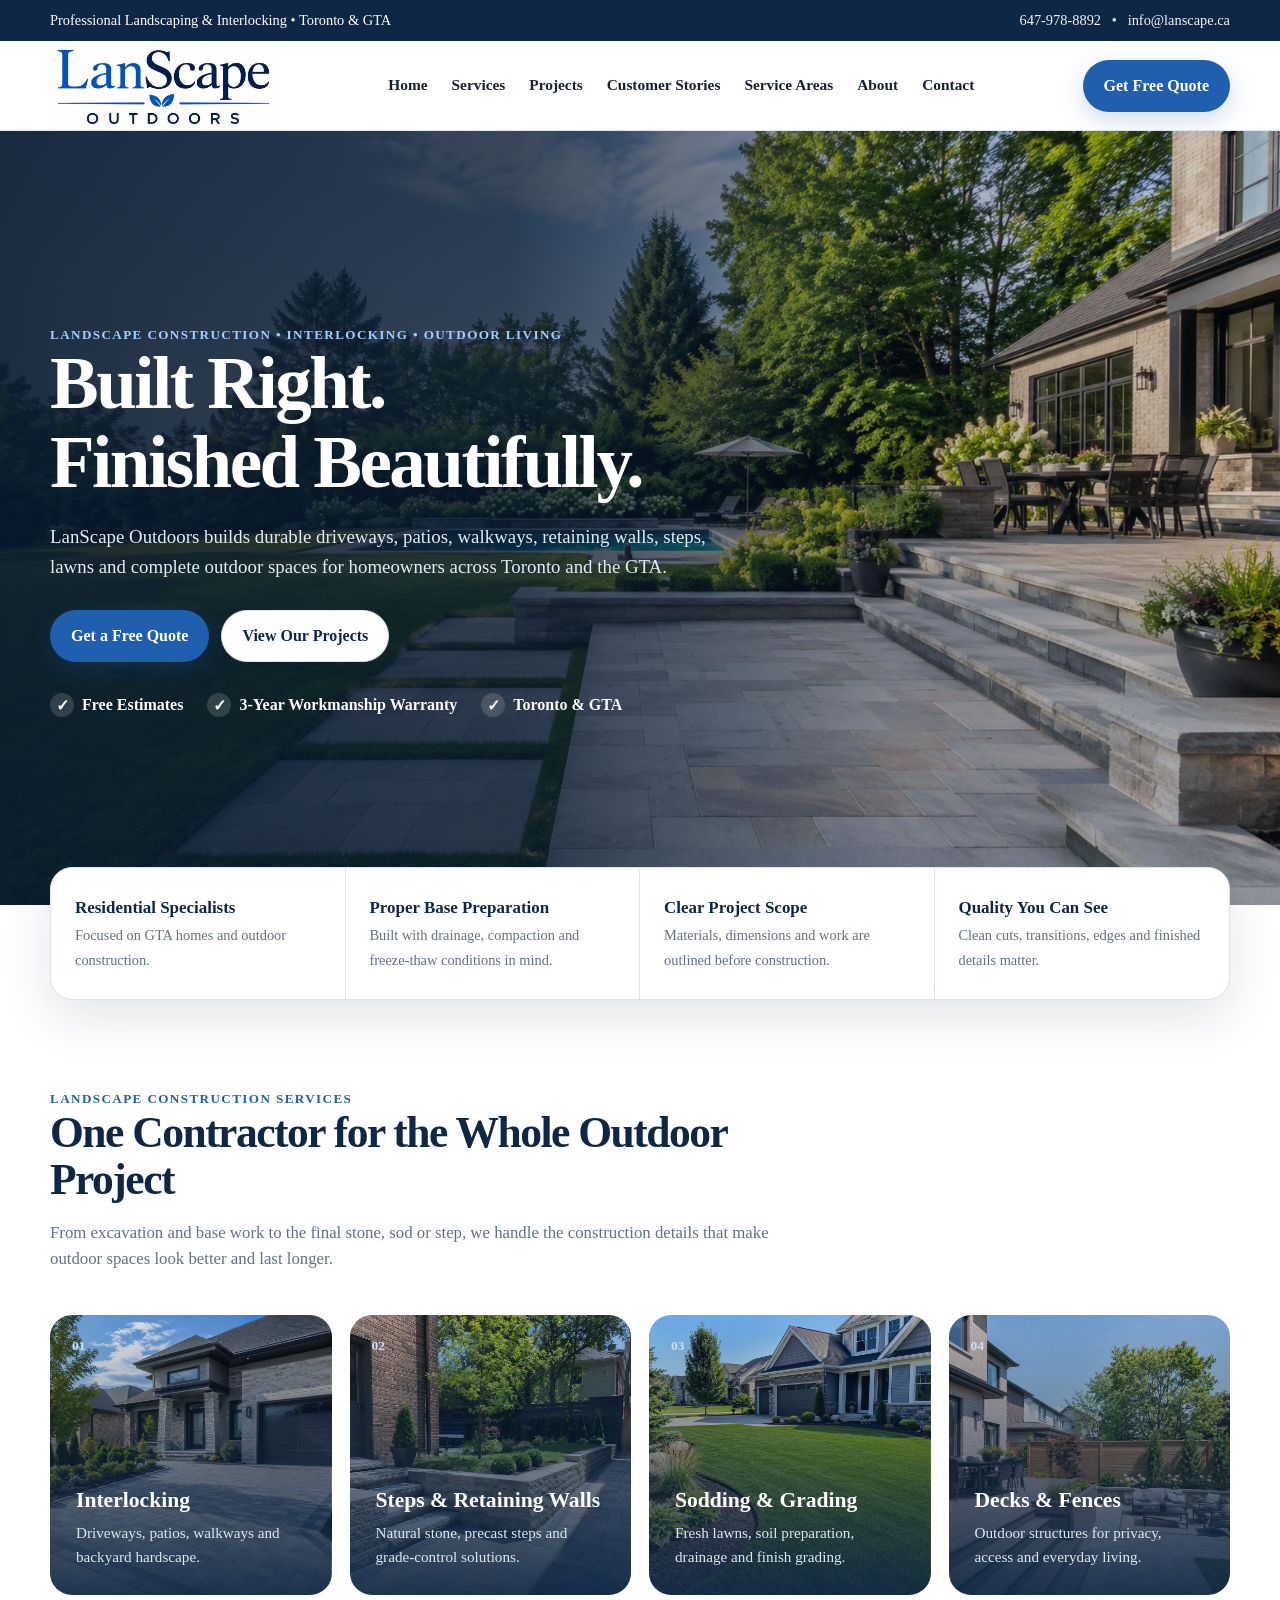
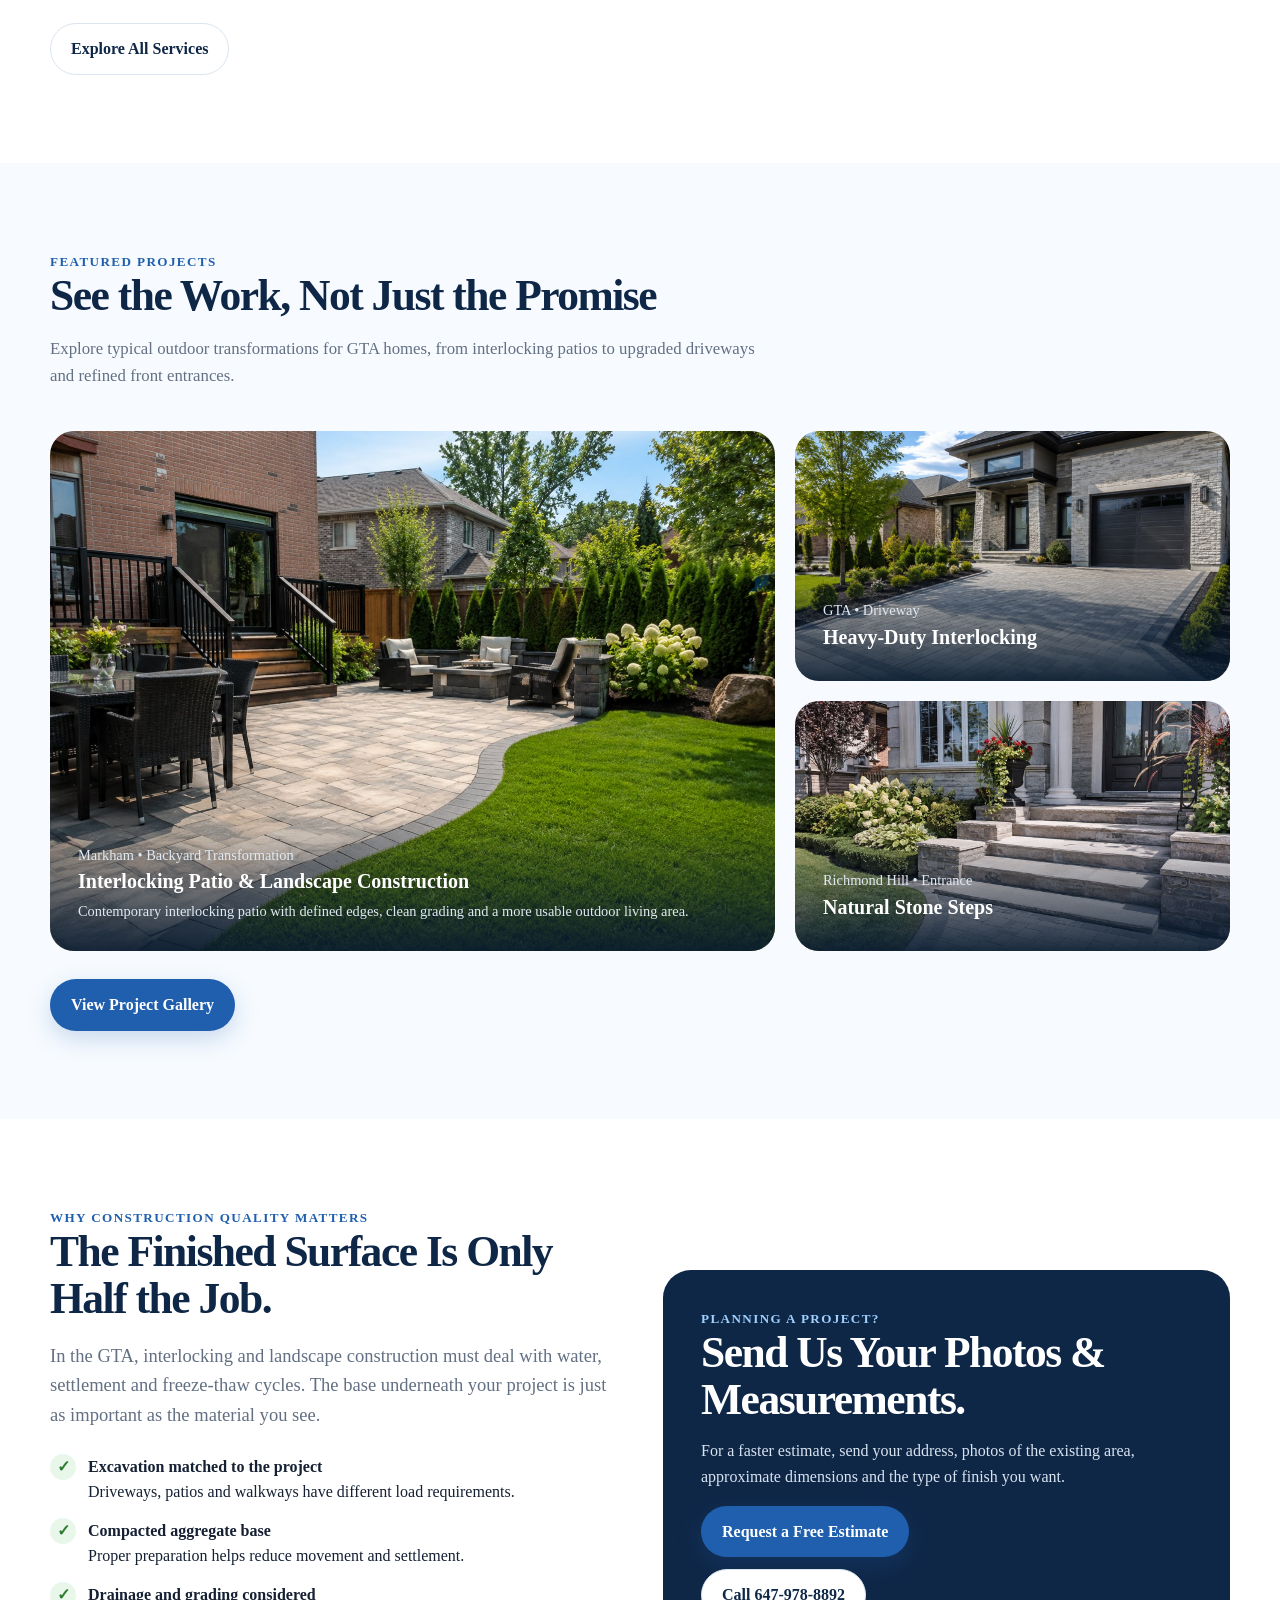
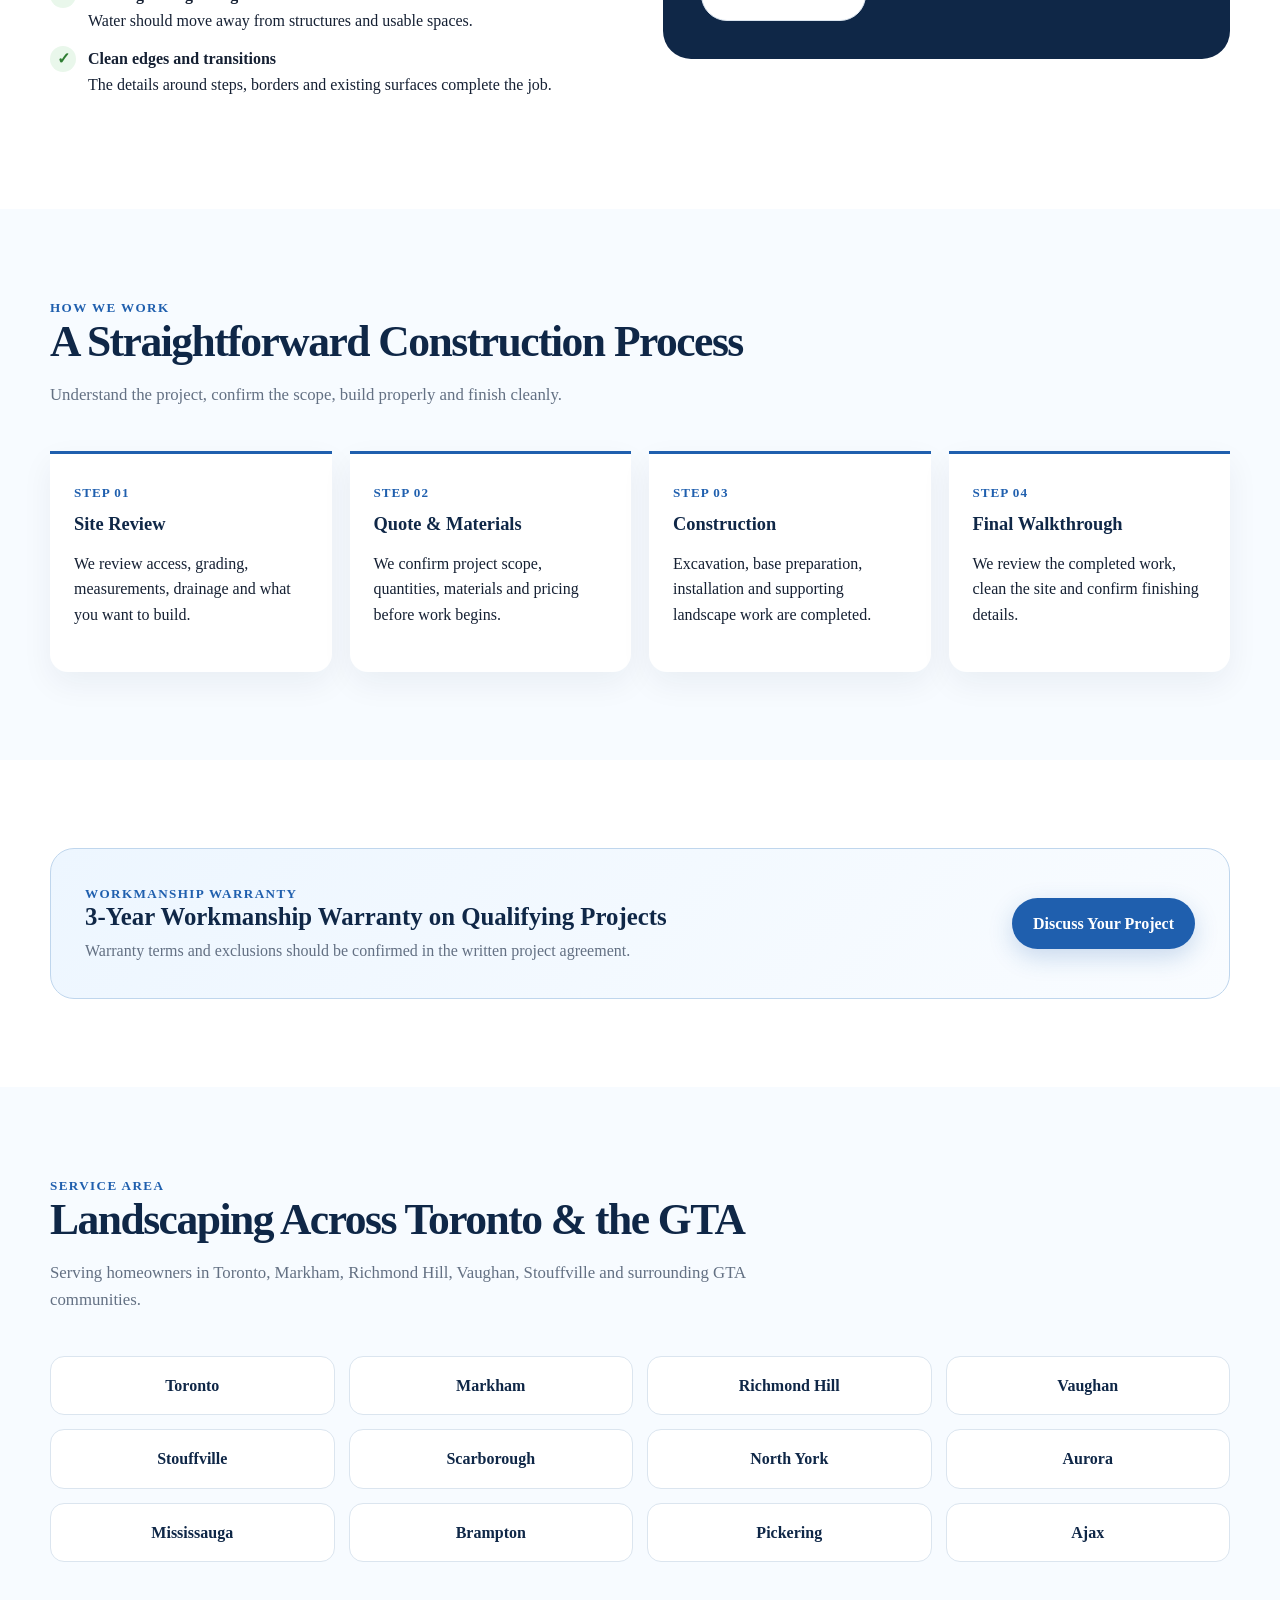
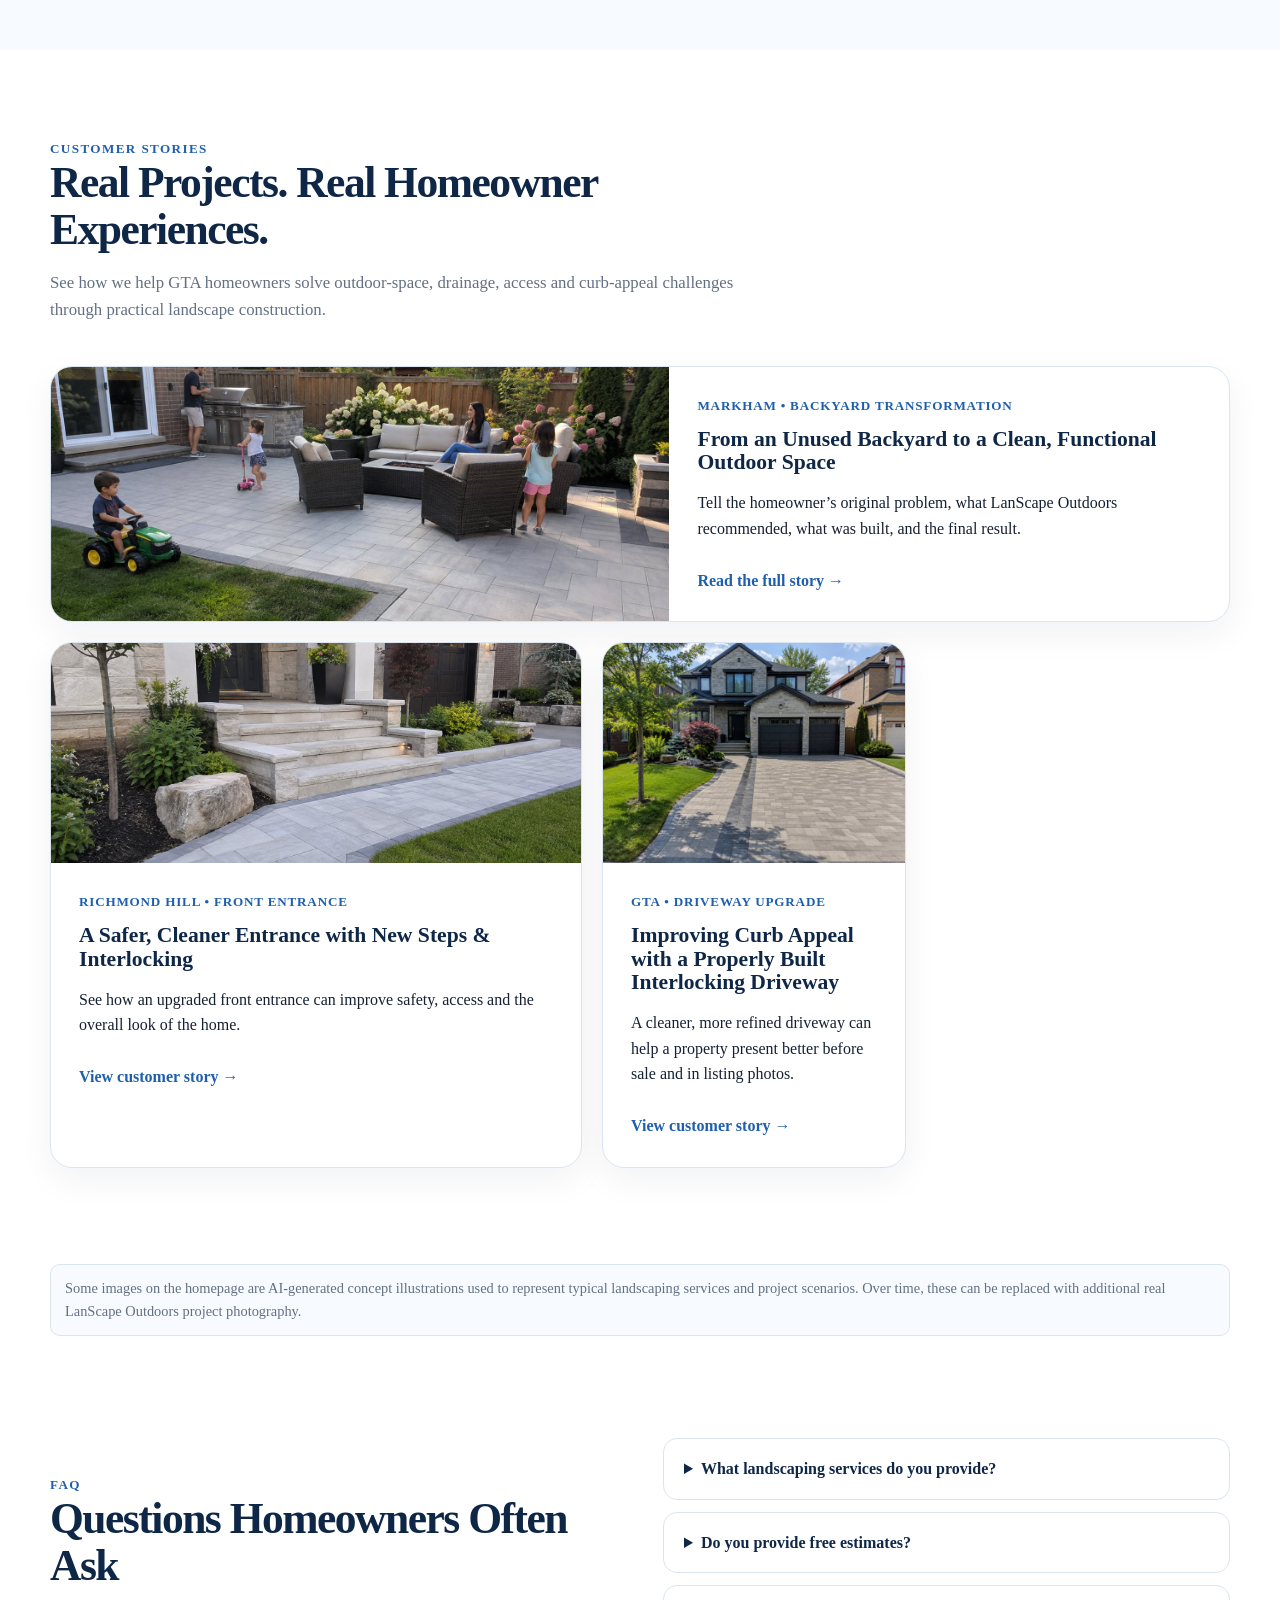
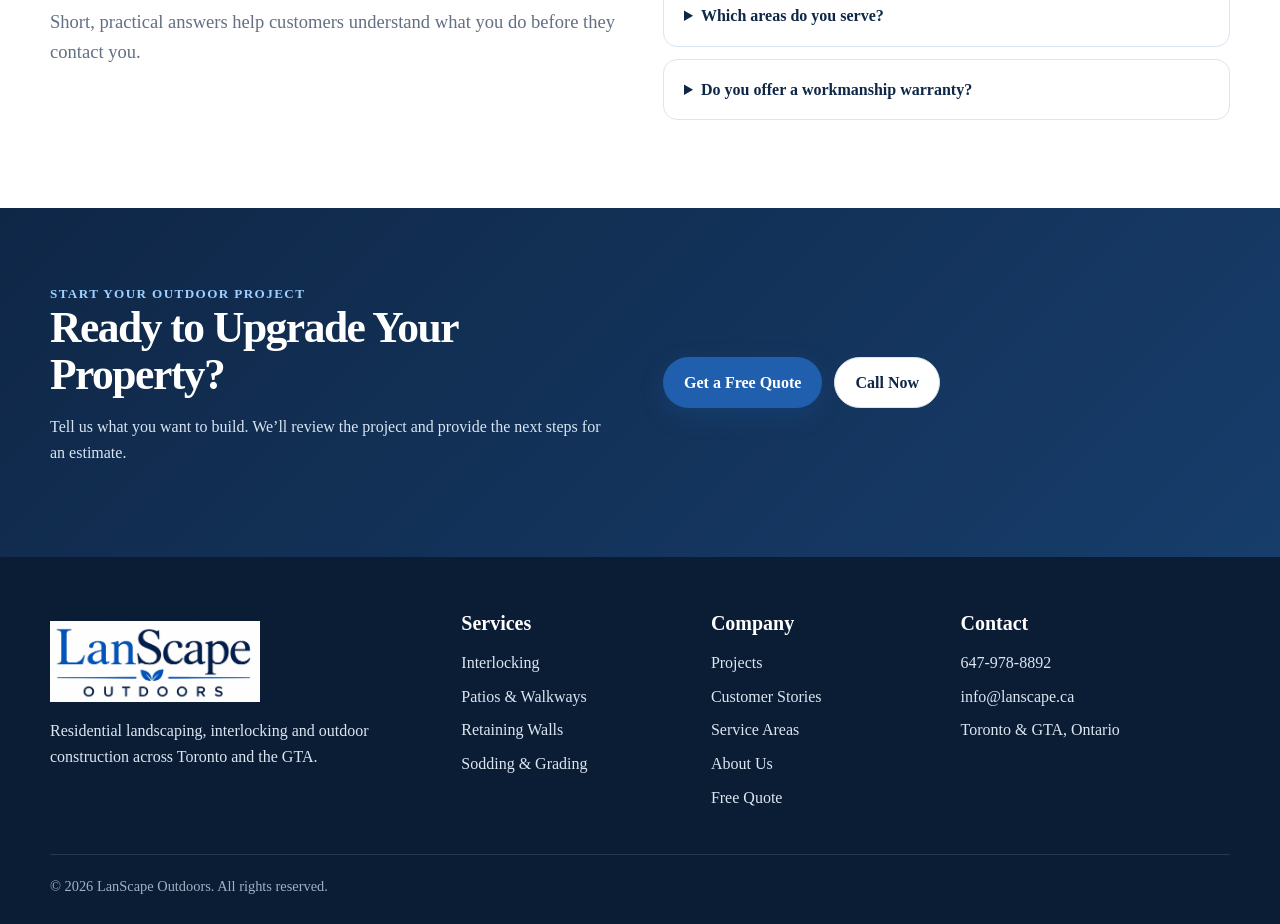
==== commit 81eef5c2: "Update index.html" ====
--- a/index.html
+++ b/index.html
@@ -51,7 +51,7 @@
 <section class="alt"><div class="container"><div class="section-head"><div class="eyebrow">Service Area</div><h2>Landscaping Across Toronto & the GTA</h2><p>Serving homeowners in Toronto, Markham, Richmond Hill, Vaughan, Stouffville and surrounding GTA communities.</p></div><div class="area-grid"><div class="area-pill">Toronto</div><div class="area-pill">Markham</div><div class="area-pill">Richmond Hill</div><div class="area-pill">Vaughan</div><div class="area-pill">Stouffville</div><div class="area-pill">Scarborough</div><div class="area-pill">North York</div><div class="area-pill">Aurora</div><div class="area-pill">Mississauga</div><div class="area-pill">Brampton</div><div class="area-pill">Pickering</div><div class="area-pill">Ajax</div></div></div></section>
 
 
-<section class="real-project-section"><div class="container"><div class="section-head"><div class="eyebrow">Real LanScape Project • Markham, Ontario</div><h2>Markham Backyard Interlocking — Before & After</h2><p>This completed Markham project transformed an older backyard patio into a cleaner, larger and more functional outdoor living area while keeping the existing pergola and lawn.</p></div><div class="before-after-grid"><figure class="ba-card ba-before"><div class="ba-label">Before</div><img src="/assets/images/real-projects/markham-backyard/markham-before.jpg" alt="Markham backyard patio before interlocking renovation"></figure><figure class="ba-card ba-after"><div class="ba-label">After</div><img src="/assets/images/real-projects/markham-backyard/markham-after-2.jpg" alt="Completed Markham backyard interlocking patio after renovation"></figure></div><div class="markham-thumbs"><img src="/assets/images/real-projects/markham-backyard/markham-after-1.jpg" alt="Markham interlocking patio completed project view"><img src="/assets/images/real-projects/markham-backyard/markham-after-3.jpg" alt="Markham backyard interlocking and patio dining area"></div><div class="project-facts"><div><strong>Location</strong><span>Markham, Ontario</span></div><div><strong>Service</strong><span>Backyard Interlocking</span></div><div><strong>Goal</strong><span>More usable outdoor living space</span></div><div><strong>Result</strong><span>Cleaner layout, larger patio, improved everyday use</span></div></div><a class="btn btn-primary" href="/projects.html#markham-backyard">See Full Project</a></div></section><section class="customer-stories-section">
+<section <section class="customer-stories-section">
   <div class="container">
     <div class="section-head">
       <div class="eyebrow">Customer Stories</div>
@@ -64,7 +64,6 @@
         <div class="story-content">
           <div class="story-meta">Markham • Backyard Transformation</div>
           <h3>From an Unused Backyard to a Clean, Functional Outdoor Space</h3>
-          <p class="story-quote">“Add a real customer quote here after receiving permission to publish it.”</p>
           <p>Tell the homeowner’s original problem, what LanScape Outdoors recommended, what was built, and the final result.</p>
           <a class="story-link" href="/customer-stories.html">Read the full story →</a>
         </div>
@@ -87,4 +86,4 @@
 
 <footer class="footer"><div class="container"><div class="footer-grid"><div><a class="brand brand-logo" href="/"><img src="/assets/images/lanscape-logo.png" alt="LanScape Outdoors"></a><p>Residential landscaping, interlocking and outdoor construction across Toronto and the GTA.</p></div><div><h3>Services</h3><a href="/services.html">Interlocking</a><a href="/services.html">Patios & Walkways</a><a href="/services.html">Retaining Walls</a><a href="/services.html">Sodding & Grading</a></div><div><h3>Company</h3><a href="/projects.html">Projects</a><a href="/customer-stories.html">Customer Stories</a><a href="/service-areas.html">Service Areas</a><a href="/about.html">About Us</a><a href="/contact.html">Free Quote</a></div><div><h3>Contact</h3><a href="tel:+16479788892">647-978-8892</a><a href="mailto:info@lanscape.ca">info@lanscape.ca</a><span>Toronto & GTA, Ontario</span></div></div><div class="footer-bottom">© <span data-year></span> LanScape Outdoors. All rights reserved.</div></div></footer>
 <div class="floating-contact"><a class="btn btn-secondary" href="tel:+16479788892">Call Now</a><a class="btn btn-primary" href="/contact.html">Free Quote</a></div>
-<script src="/assets/js/main.js"></script></body></html>+<script src="/assets/js/main.js"></script></body></html>
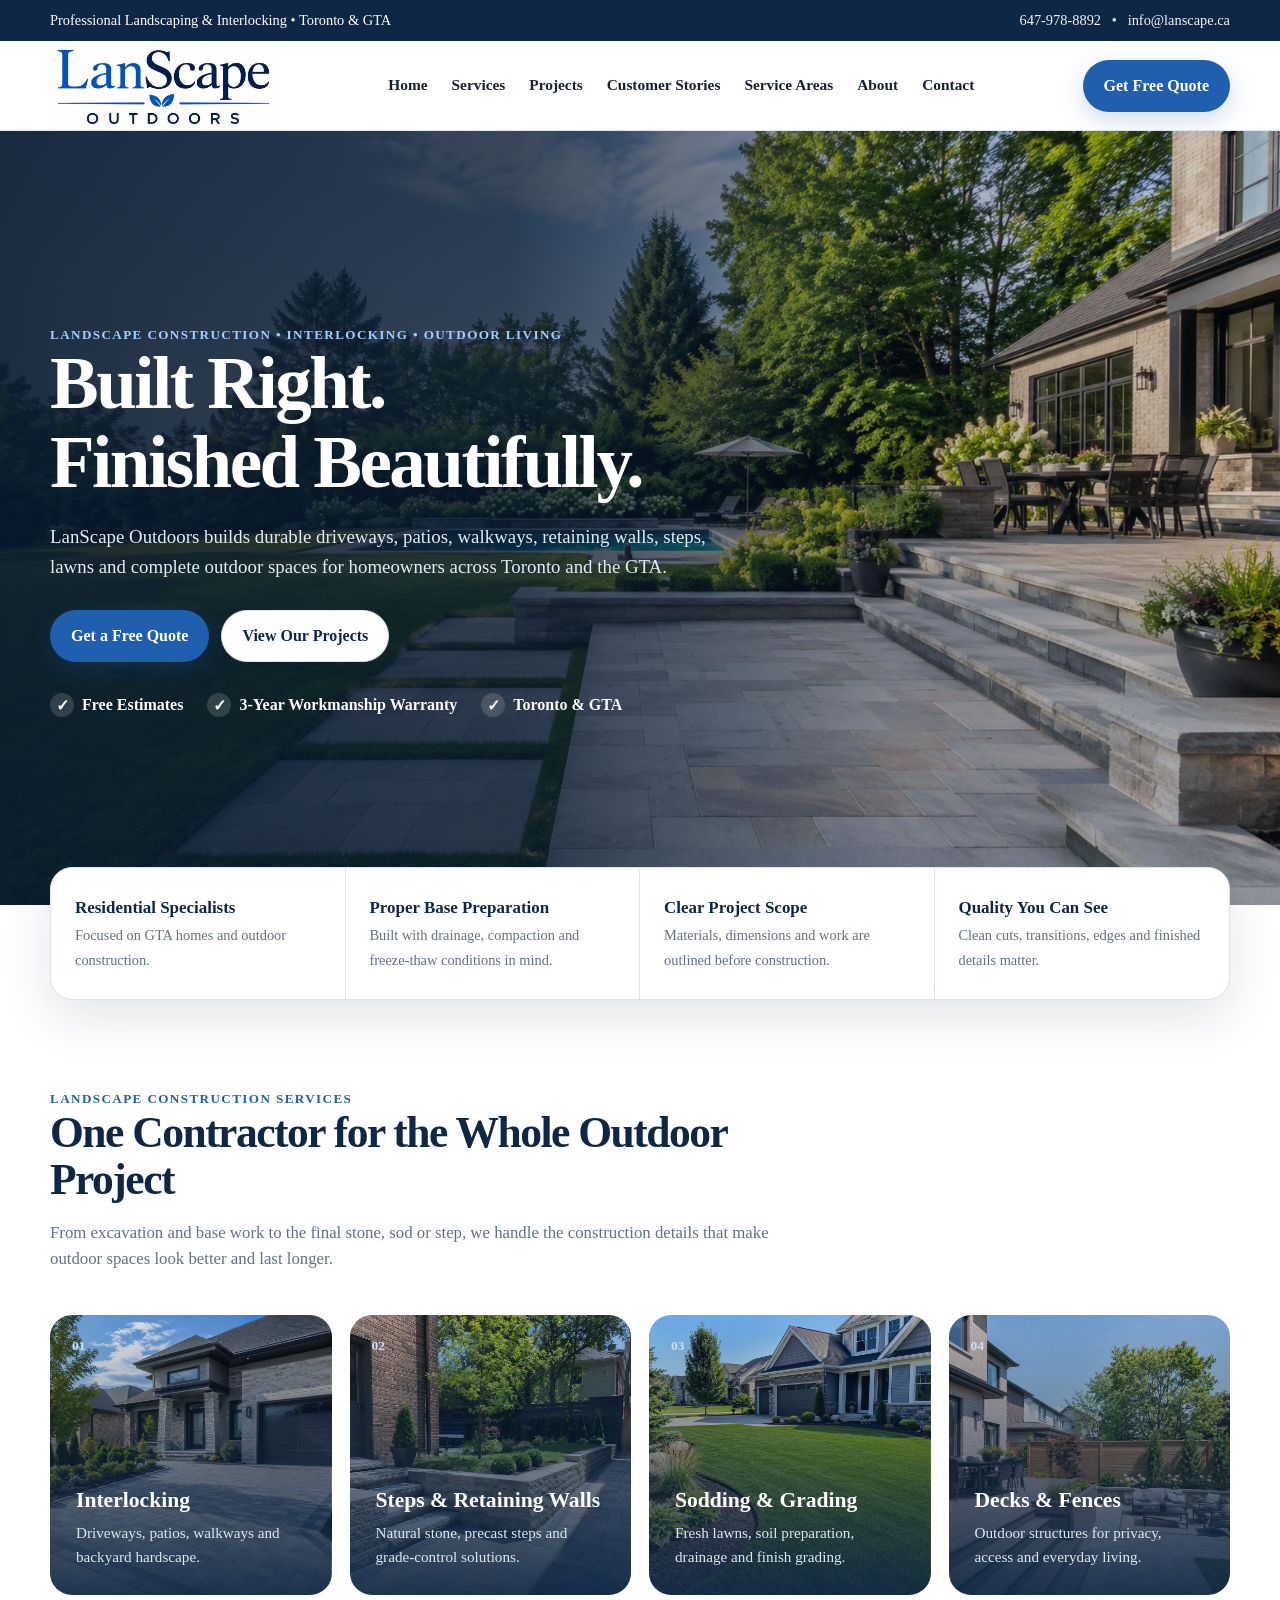
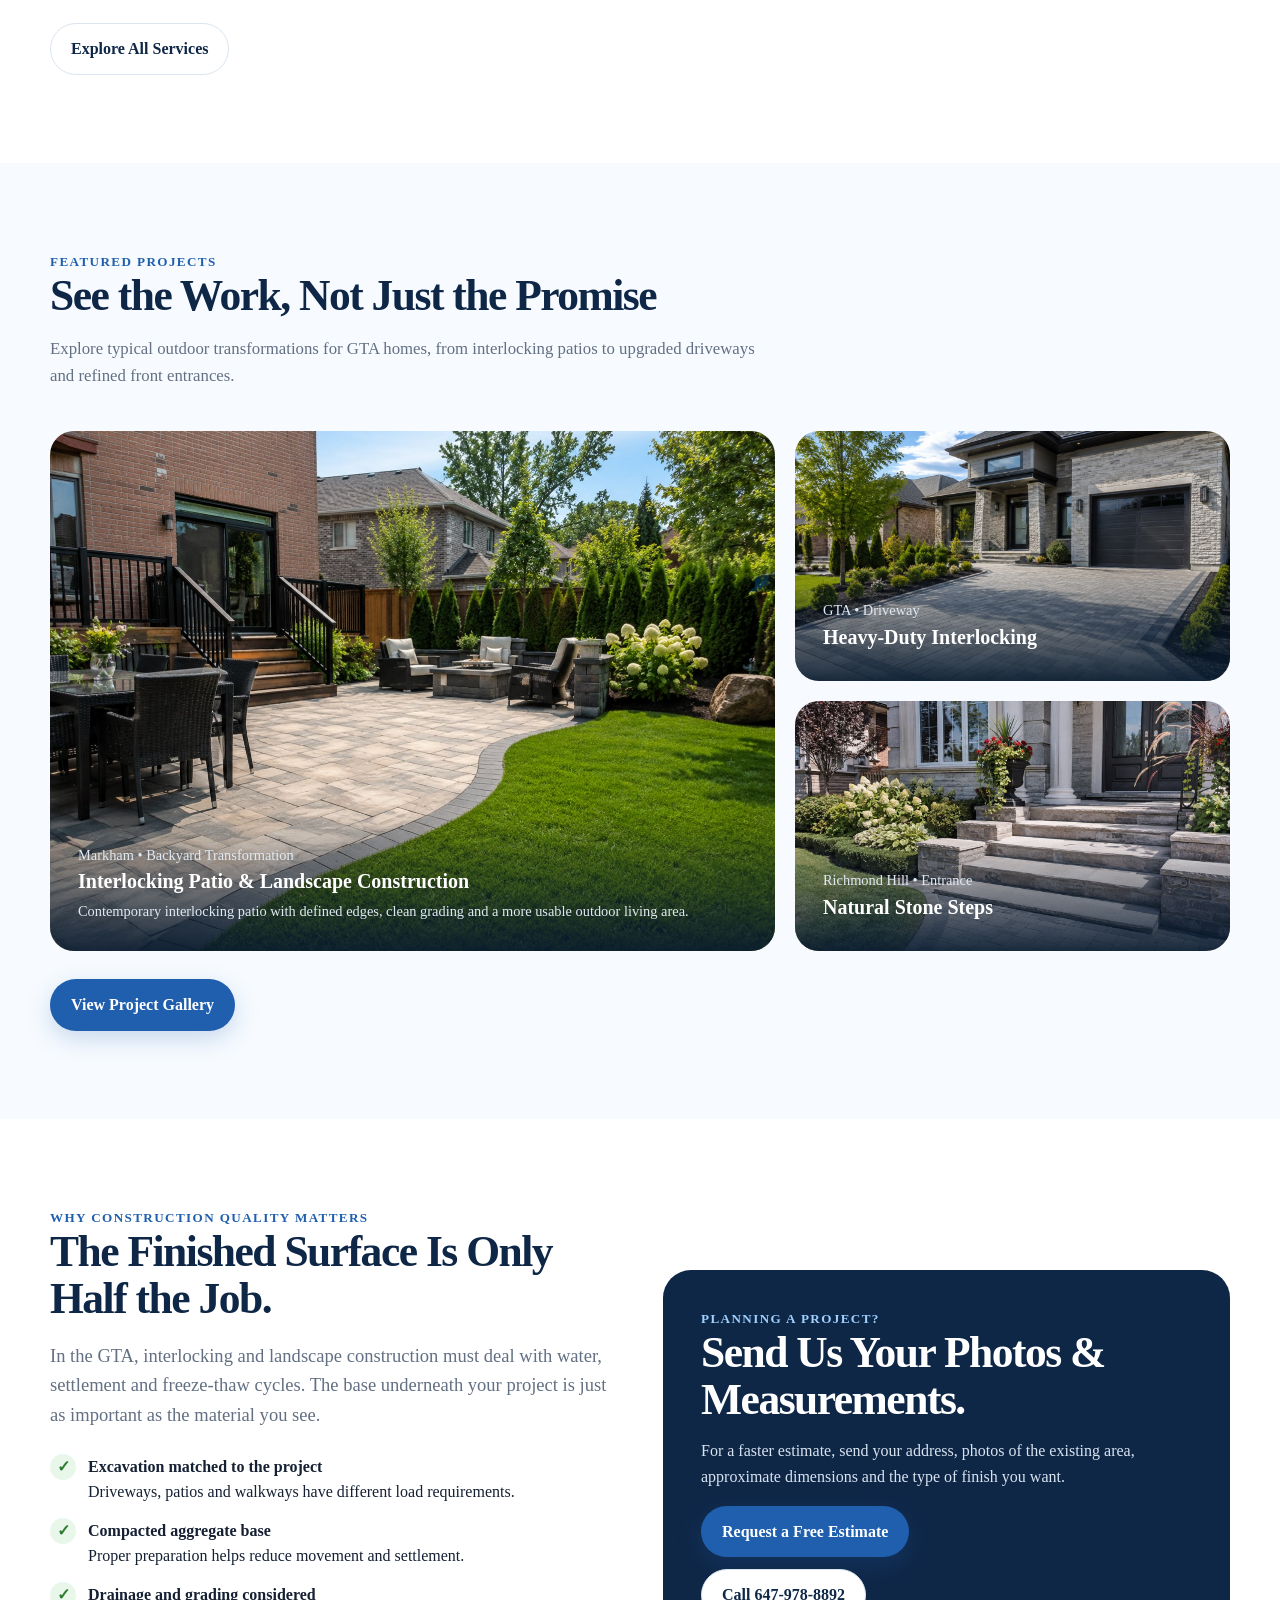
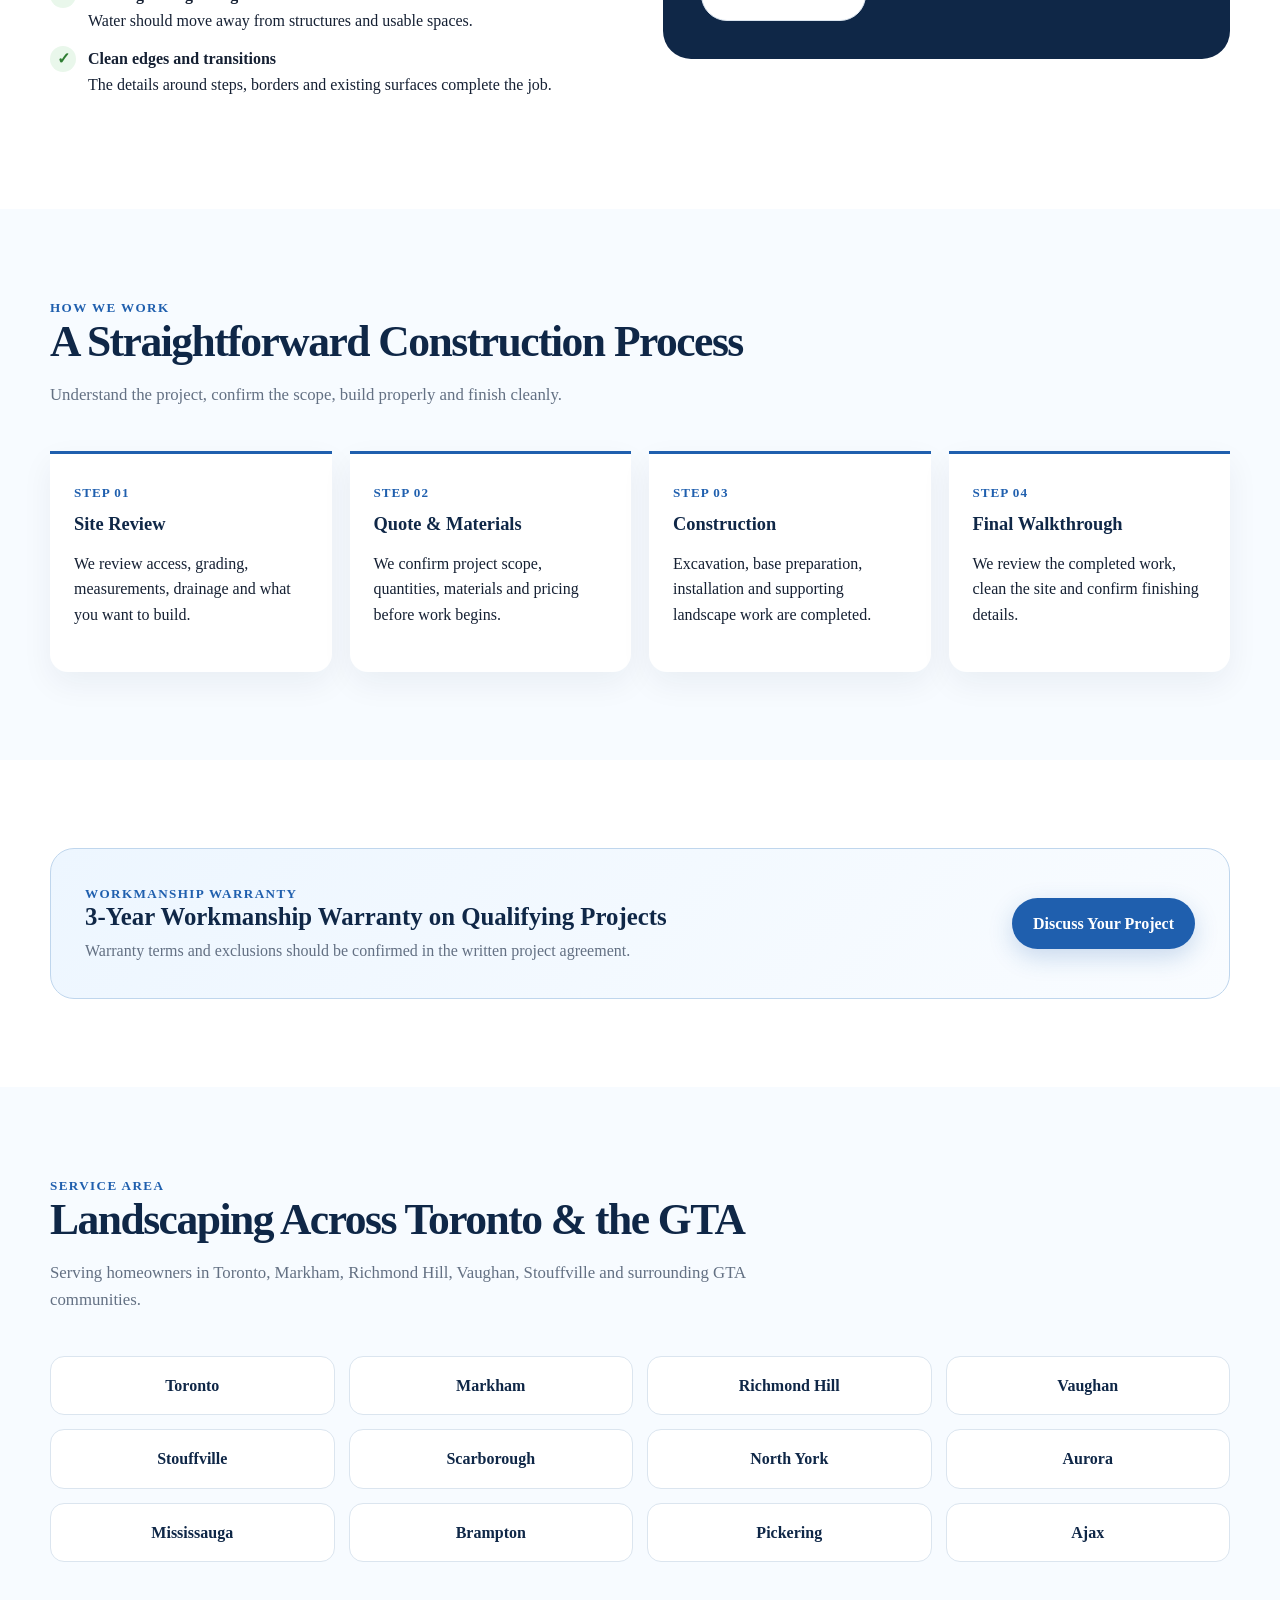
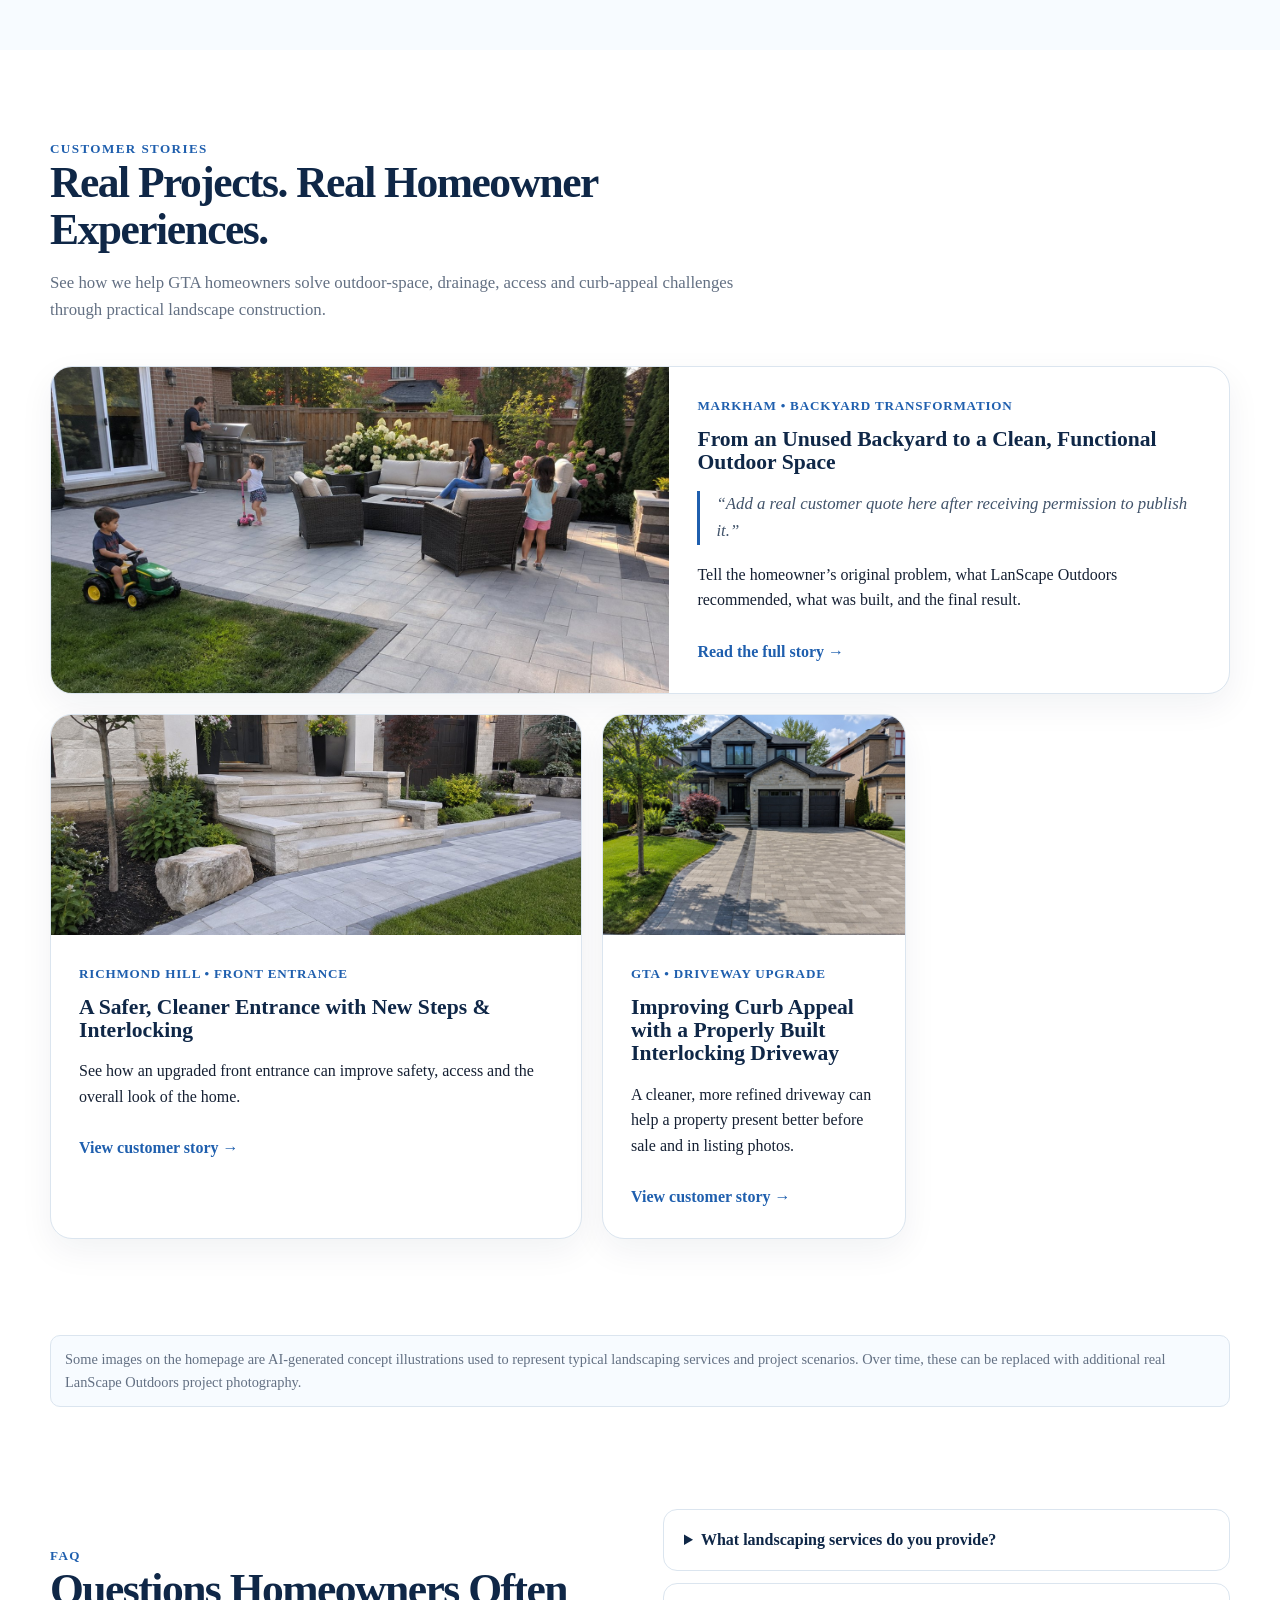
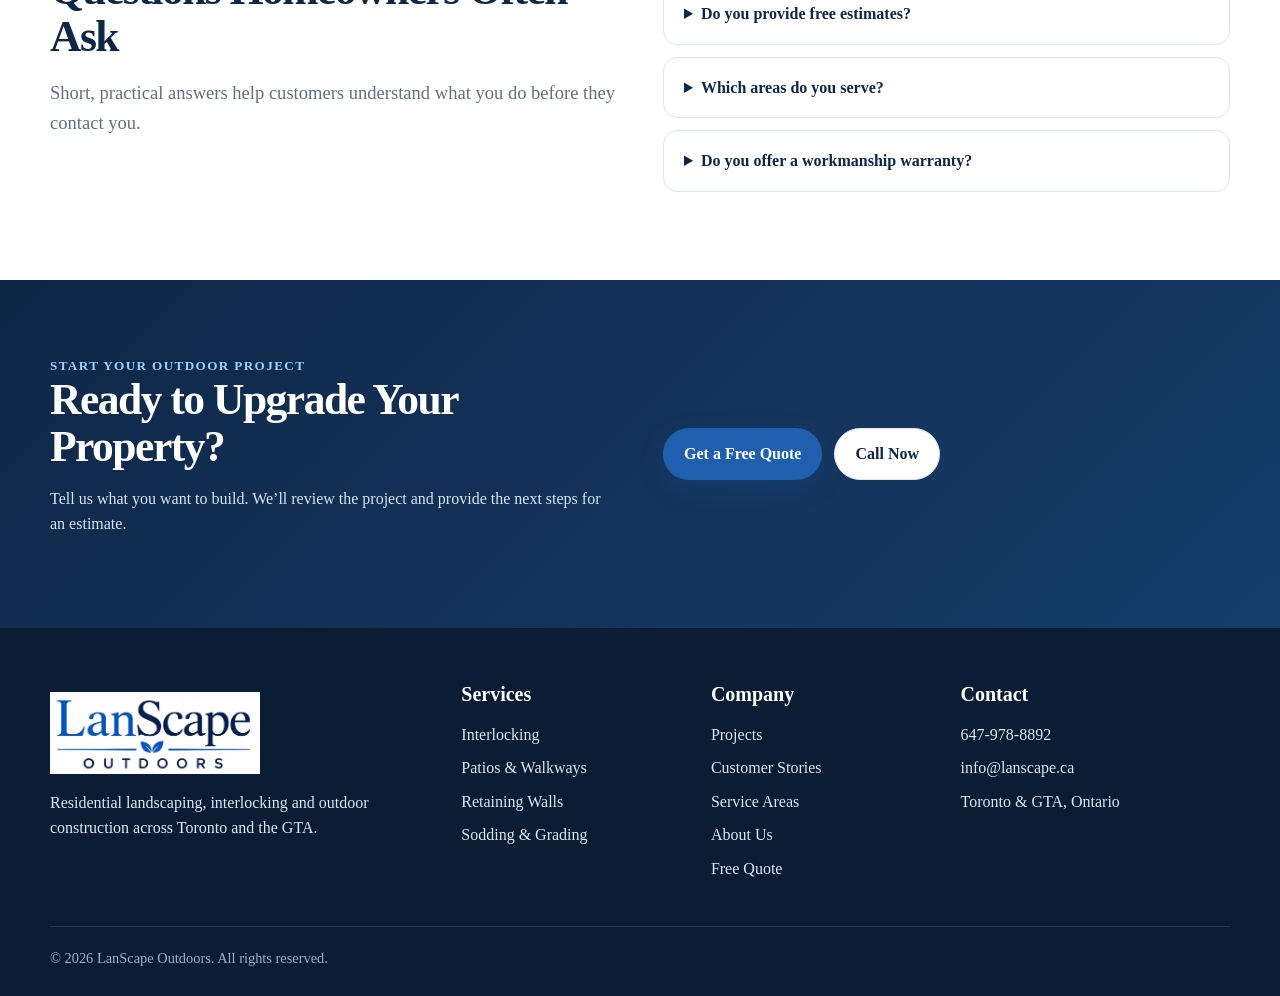
==== commit 70f82afd: "Add files via upload" ====
--- a/index.html
+++ b/index.html
@@ -51,7 +51,7 @@
 <section class="alt"><div class="container"><div class="section-head"><div class="eyebrow">Service Area</div><h2>Landscaping Across Toronto & the GTA</h2><p>Serving homeowners in Toronto, Markham, Richmond Hill, Vaughan, Stouffville and surrounding GTA communities.</p></div><div class="area-grid"><div class="area-pill">Toronto</div><div class="area-pill">Markham</div><div class="area-pill">Richmond Hill</div><div class="area-pill">Vaughan</div><div class="area-pill">Stouffville</div><div class="area-pill">Scarborough</div><div class="area-pill">North York</div><div class="area-pill">Aurora</div><div class="area-pill">Mississauga</div><div class="area-pill">Brampton</div><div class="area-pill">Pickering</div><div class="area-pill">Ajax</div></div></div></section>
 
 
-<section <section class="customer-stories-section">
+<section class="customer-stories-section">
   <div class="container">
     <div class="section-head">
       <div class="eyebrow">Customer Stories</div>
@@ -64,6 +64,7 @@
         <div class="story-content">
           <div class="story-meta">Markham • Backyard Transformation</div>
           <h3>From an Unused Backyard to a Clean, Functional Outdoor Space</h3>
+          <p class="story-quote">“Add a real customer quote here after receiving permission to publish it.”</p>
           <p>Tell the homeowner’s original problem, what LanScape Outdoors recommended, what was built, and the final result.</p>
           <a class="story-link" href="/customer-stories.html">Read the full story →</a>
         </div>
@@ -86,4 +87,4 @@
 
 <footer class="footer"><div class="container"><div class="footer-grid"><div><a class="brand brand-logo" href="/"><img src="/assets/images/lanscape-logo.png" alt="LanScape Outdoors"></a><p>Residential landscaping, interlocking and outdoor construction across Toronto and the GTA.</p></div><div><h3>Services</h3><a href="/services.html">Interlocking</a><a href="/services.html">Patios & Walkways</a><a href="/services.html">Retaining Walls</a><a href="/services.html">Sodding & Grading</a></div><div><h3>Company</h3><a href="/projects.html">Projects</a><a href="/customer-stories.html">Customer Stories</a><a href="/service-areas.html">Service Areas</a><a href="/about.html">About Us</a><a href="/contact.html">Free Quote</a></div><div><h3>Contact</h3><a href="tel:+16479788892">647-978-8892</a><a href="mailto:info@lanscape.ca">info@lanscape.ca</a><span>Toronto & GTA, Ontario</span></div></div><div class="footer-bottom">© <span data-year></span> LanScape Outdoors. All rights reserved.</div></div></footer>
 <div class="floating-contact"><a class="btn btn-secondary" href="tel:+16479788892">Call Now</a><a class="btn btn-primary" href="/contact.html">Free Quote</a></div>
-<script src="/assets/js/main.js"></script></body></html>
+<script src="/assets/js/main.js"></script></body></html>
--- a/assets/css/style.css
+++ b/assets/css/style.css
@@ -249,4 +249,15 @@
 }
 \n\n/* ===== Adaptive system typography ===== */\n:root{\n  --font-sans:ui-sans-serif,system-ui,-apple-system,BlinkMacSystemFont,"Segoe UI","PingFang SC","Hiragino Sans GB","Microsoft YaHei","Noto Sans CJK SC",Roboto,Helvetica,Arial,sans-serif;\n  --font-serif:ui-serif,Georgia,"Times New Roman","Songti SC","SimSun",serif;\n}\nhtml,body,button,input,select,textarea{font-family:var(--font-sans);}\nbody{-webkit-font-smoothing:antialiased;-moz-osx-font-smoothing:grayscale;text-rendering:optimizeLegibility;font-synthesis-weight:none;}\nh1,h2,h3,.brand,.nav-links,.cta,.btn{font-family:var(--font-sans);}\n:lang(zh),:lang(zh-CN),:lang(zh-Hans){font-family:ui-sans-serif,system-ui,-apple-system,BlinkMacSystemFont,"PingFang SC","Microsoft YaHei","Noto Sans CJK SC","Segoe UI",Arial,sans-serif;}\n
 /* ===== Real Markham Project ===== */
-.real-project-section,.real-project-detail,.real-story-feature{padding:80px 0;background:#fff}.real-project-detail,.real-story-feature{border-top:1px solid var(--line)}.before-after-grid{display:grid;grid-template-columns:1fr 1fr;gap:22px;margin:28px 0}.ba-card{position:relative;margin:0;border-radius:22px;overflow:hidden;background:#eef3f7;box-shadow:0 14px 34px rgba(15,39,71,.08)}.ba-card img{width:100%;height:460px;object-fit:cover;display:block}.ba-label{position:absolute;top:16px;left:16px;z-index:2;background:rgba(15,39,71,.88);color:#fff;padding:8px 13px;border-radius:999px;font-size:.78rem;font-weight:900;letter-spacing:.7px;text-transform:uppercase}.ba-after .ba-label{background:rgba(31,95,174,.92)}.markham-thumbs,.markham-gallery{display:grid;grid-template-columns:1fr 1fr;gap:18px;margin:18px 0 28px}.markham-thumbs img,.markham-gallery img{width:100%;height:330px;object-fit:cover;border-radius:18px;display:block}.project-facts{display:grid;grid-template-columns:repeat(4,1fr);gap:12px;margin:28px 0}.project-facts>div{border:1px solid var(--line);border-radius:14px;padding:18px;background:#fff}.project-facts strong{display:block;color:var(--navy);margin-bottom:5px}.project-facts span{color:var(--muted);font-size:.92rem}.project-story-copy{display:grid;grid-template-columns:repeat(3,1fr);gap:20px;margin-top:28px}.project-story-copy>div{padding:24px;border:1px solid var(--line);border-radius:18px;background:#fff}.project-story-copy h3{margin-top:0}@media(max-width:800px){.before-after-grid,.markham-thumbs,.markham-gallery,.project-story-copy{grid-template-columns:1fr}.project-facts{grid-template-columns:1fr 1fr}.ba-card img,.markham-thumbs img,.markham-gallery img{height:auto}}@media(max-width:520px){.project-facts{grid-template-columns:1fr}}
+.real-project-detail{padding:80px 0;background:#fff;border-top:1px solid var(--line)}
+.before-after-grid{display:grid;grid-template-columns:1fr 1fr;gap:22px;margin:28px 0}
+.ba-card{position:relative;margin:0;border-radius:22px;overflow:hidden;background:#eef3f7;box-shadow:0 14px 34px rgba(15,39,71,.08)}
+.ba-card img{width:100%;height:460px;object-fit:cover;display:block}
+.ba-label{position:absolute;top:16px;left:16px;z-index:2;background:rgba(15,39,71,.88);color:#fff;padding:8px 13px;border-radius:999px;font-size:.78rem;font-weight:900;letter-spacing:.7px;text-transform:uppercase}
+.ba-after .ba-label{background:rgba(31,95,174,.92)}
+.markham-gallery{display:grid;grid-template-columns:1fr 1fr;gap:18px;margin:18px 0 28px}
+.markham-gallery img{width:100%;height:330px;object-fit:cover;border-radius:18px;display:block}
+.project-story-copy{display:grid;grid-template-columns:repeat(3,1fr);gap:20px;margin-top:28px}
+.project-story-copy>div{padding:24px;border:1px solid var(--line);border-radius:18px;background:#fff}
+.project-story-copy h3{margin-top:0}
+@media(max-width:800px){.before-after-grid,.markham-gallery,.project-story-copy{grid-template-columns:1fr}.ba-card img,.markham-gallery img{height:auto}}
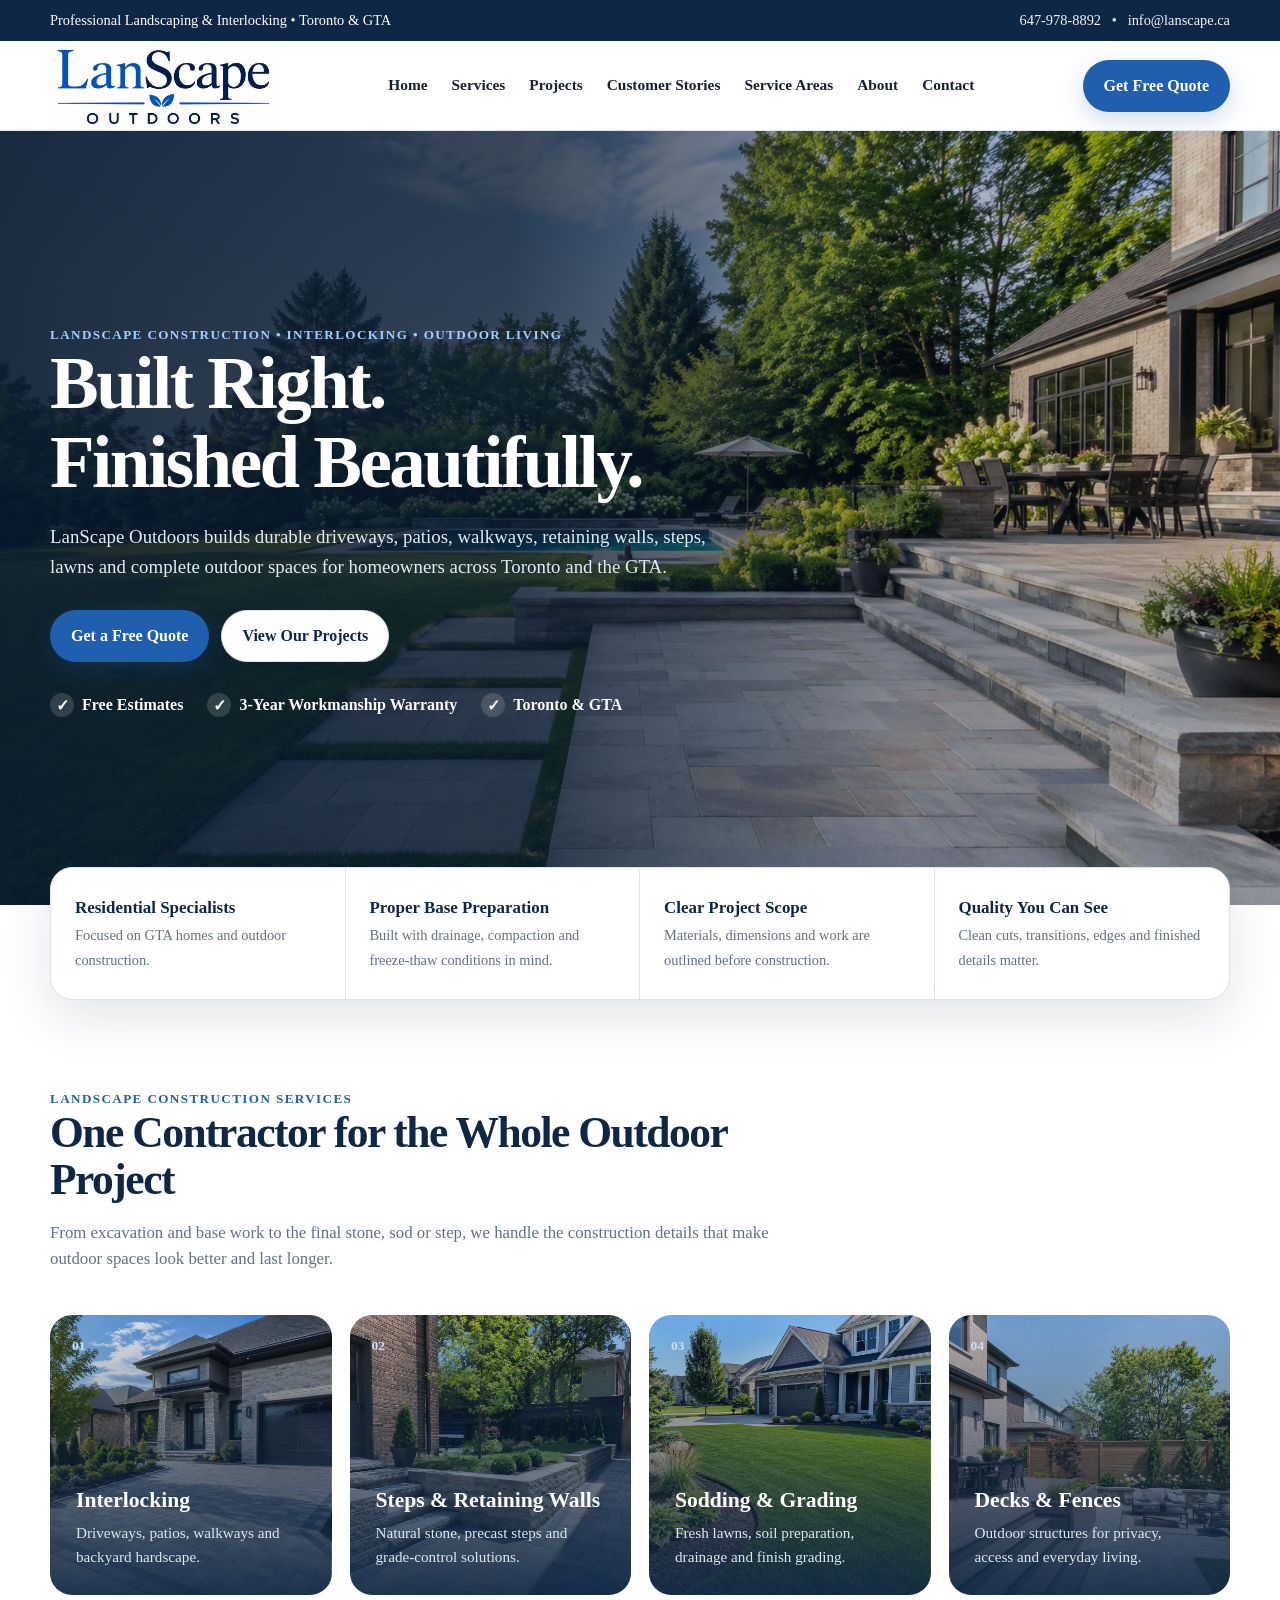
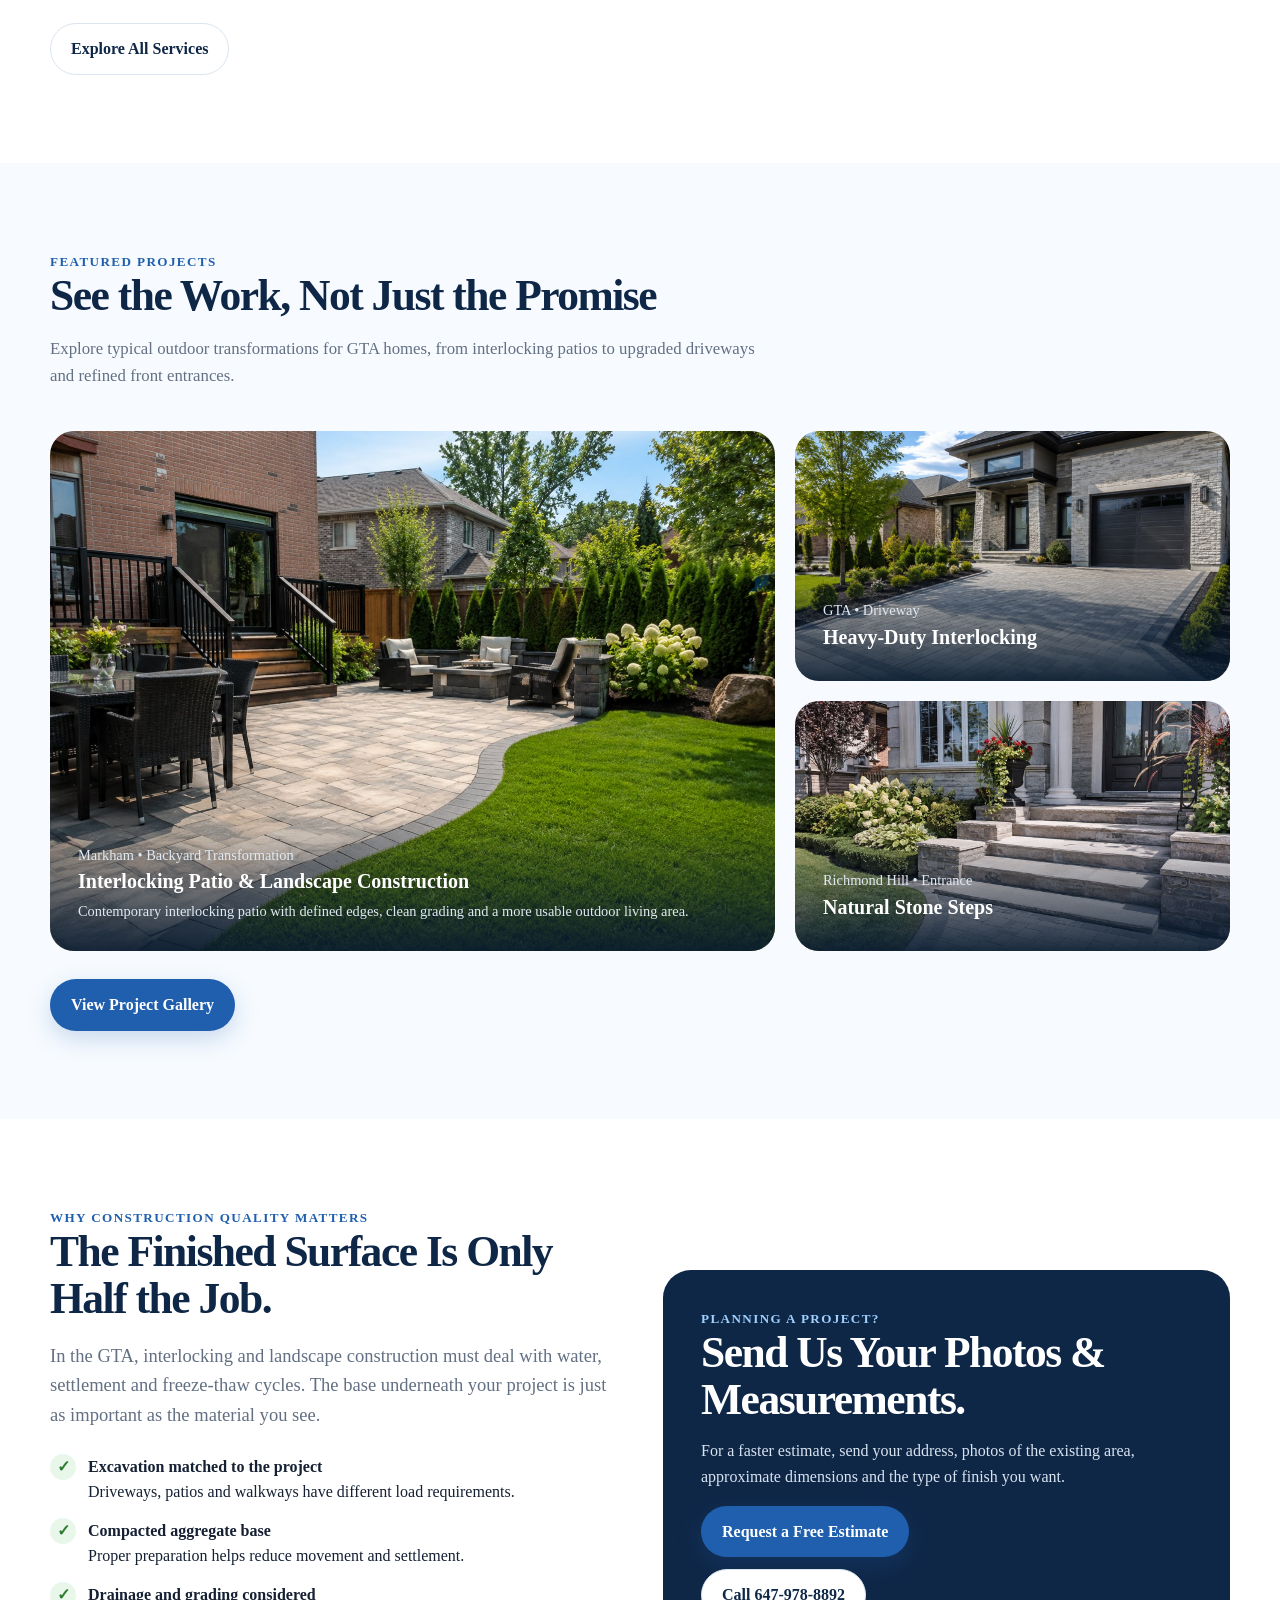
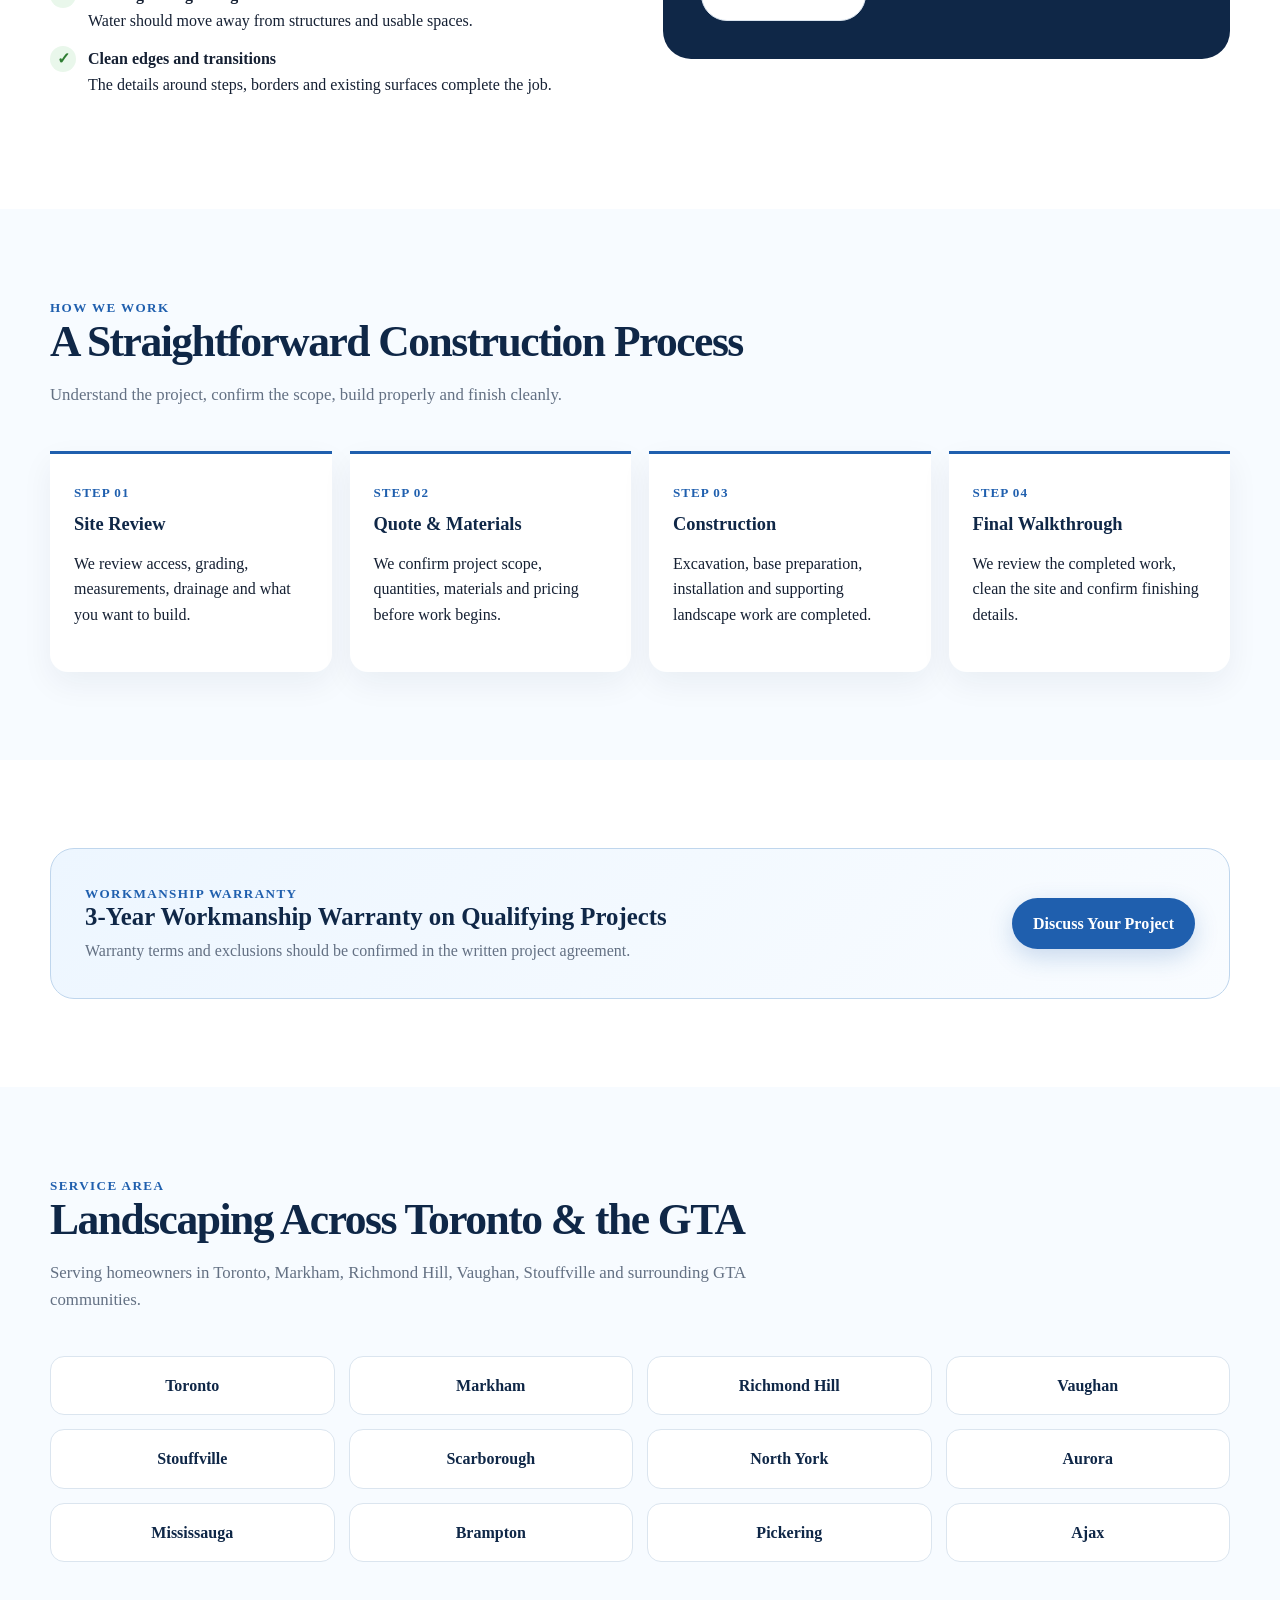
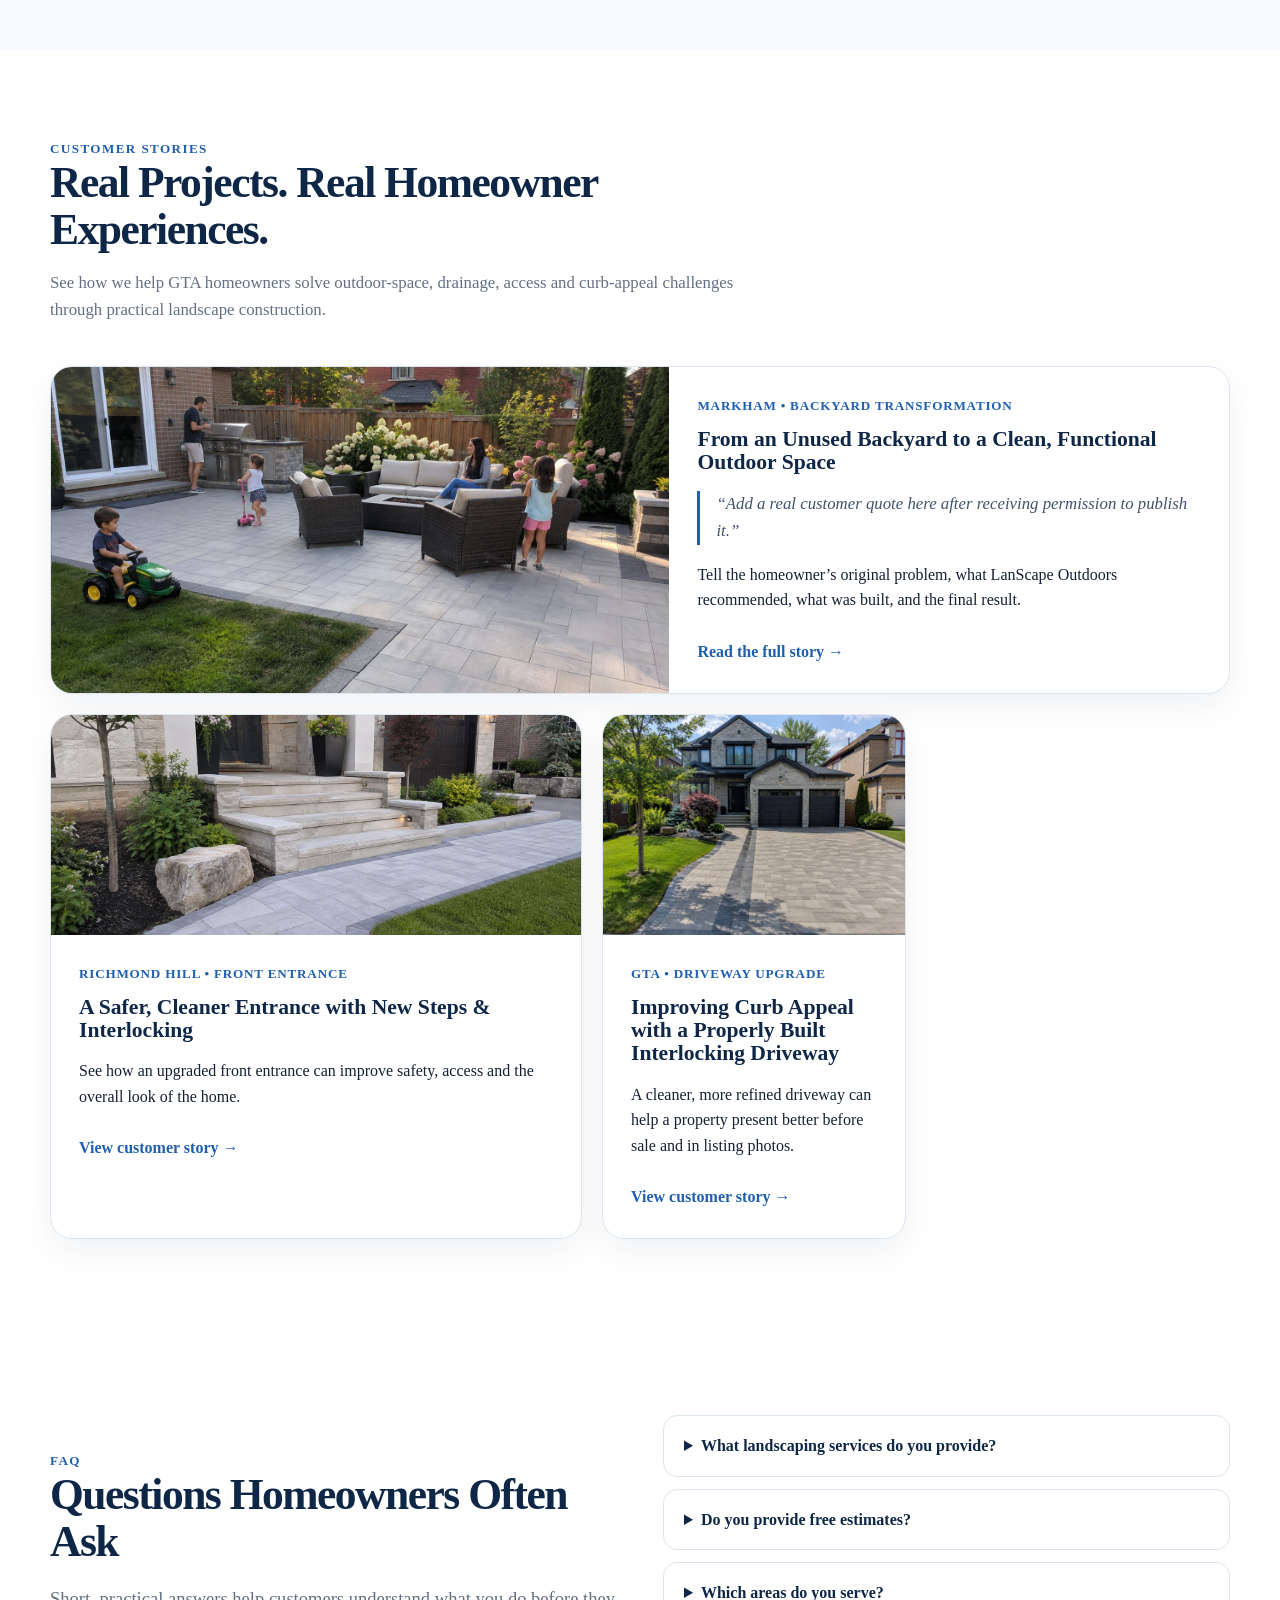
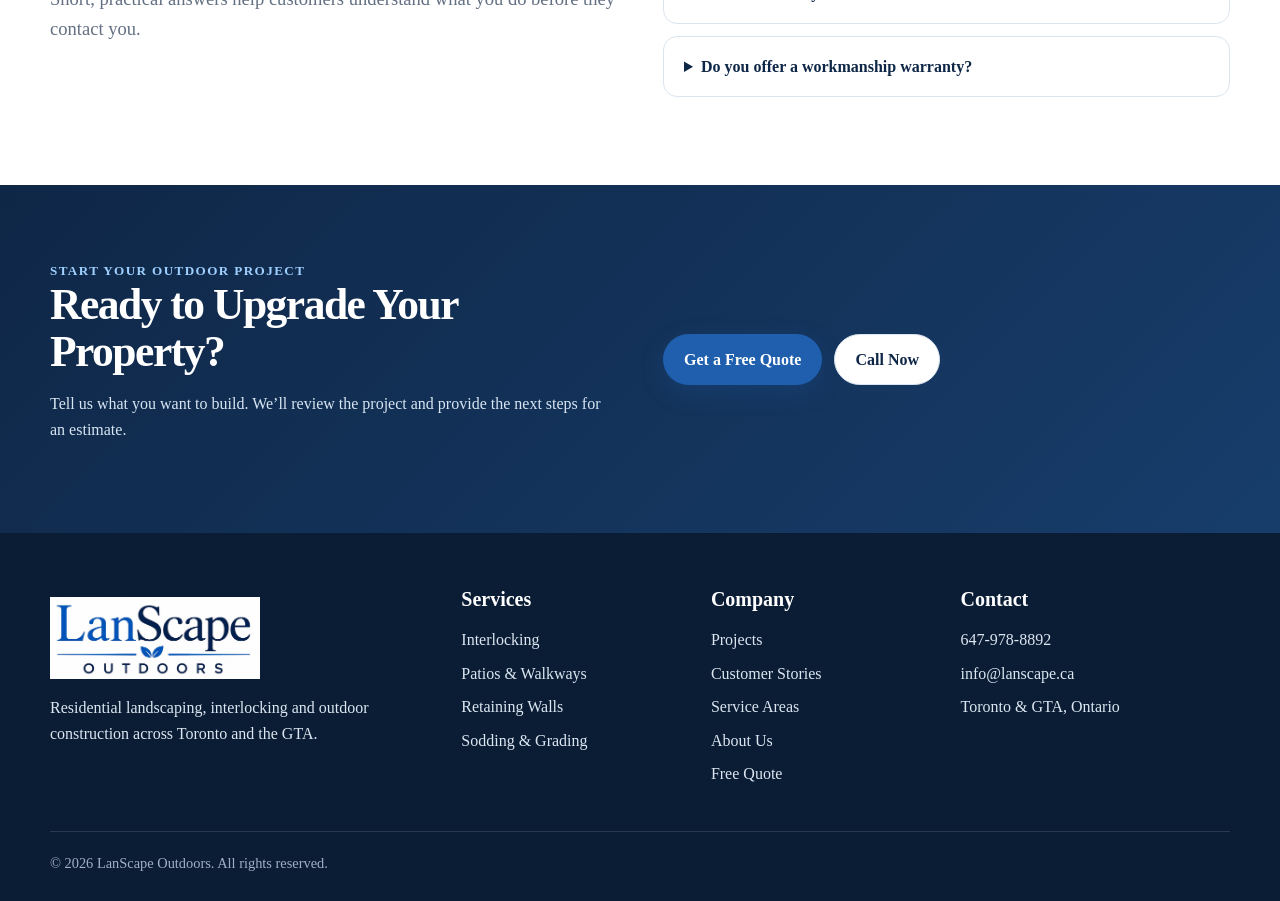
==== commit 0b6cdbe4: "Update index.html" ====
--- a/index.html
+++ b/index.html
@@ -74,7 +74,6 @@
     </div>
   </div>
 </section>
-<div class="container"><p class="ai-note homepage-ai-note">Some images on the homepage are AI-generated concept illustrations used to represent typical landscaping services and project scenarios. Over time, these can be replaced with additional real LanScape Outdoors project photography.</p></div>
 <section><div class="container split"><div><div class="eyebrow">FAQ</div><h2>Questions Homeowners Often Ask</h2><p class="lead">Short, practical answers help customers understand what you do before they contact you.</p></div><div class="faq">
 <details><summary>What landscaping services do you provide?</summary><p>We provide interlocking, driveways, patios, walkways, retaining walls, natural stone steps, sodding, grading, decks, fences and related landscape construction.</p></details>
 <details><summary>Do you provide free estimates?</summary><p>Yes. Send your project address, photos and approximate dimensions to help us understand the scope.</p></details>
@@ -87,4 +86,4 @@
 
 <footer class="footer"><div class="container"><div class="footer-grid"><div><a class="brand brand-logo" href="/"><img src="/assets/images/lanscape-logo.png" alt="LanScape Outdoors"></a><p>Residential landscaping, interlocking and outdoor construction across Toronto and the GTA.</p></div><div><h3>Services</h3><a href="/services.html">Interlocking</a><a href="/services.html">Patios & Walkways</a><a href="/services.html">Retaining Walls</a><a href="/services.html">Sodding & Grading</a></div><div><h3>Company</h3><a href="/projects.html">Projects</a><a href="/customer-stories.html">Customer Stories</a><a href="/service-areas.html">Service Areas</a><a href="/about.html">About Us</a><a href="/contact.html">Free Quote</a></div><div><h3>Contact</h3><a href="tel:+16479788892">647-978-8892</a><a href="mailto:info@lanscape.ca">info@lanscape.ca</a><span>Toronto & GTA, Ontario</span></div></div><div class="footer-bottom">© <span data-year></span> LanScape Outdoors. All rights reserved.</div></div></footer>
 <div class="floating-contact"><a class="btn btn-secondary" href="tel:+16479788892">Call Now</a><a class="btn btn-primary" href="/contact.html">Free Quote</a></div>
-<script src="/assets/js/main.js"></script></body></html>+<script src="/assets/js/main.js"></script></body></html>
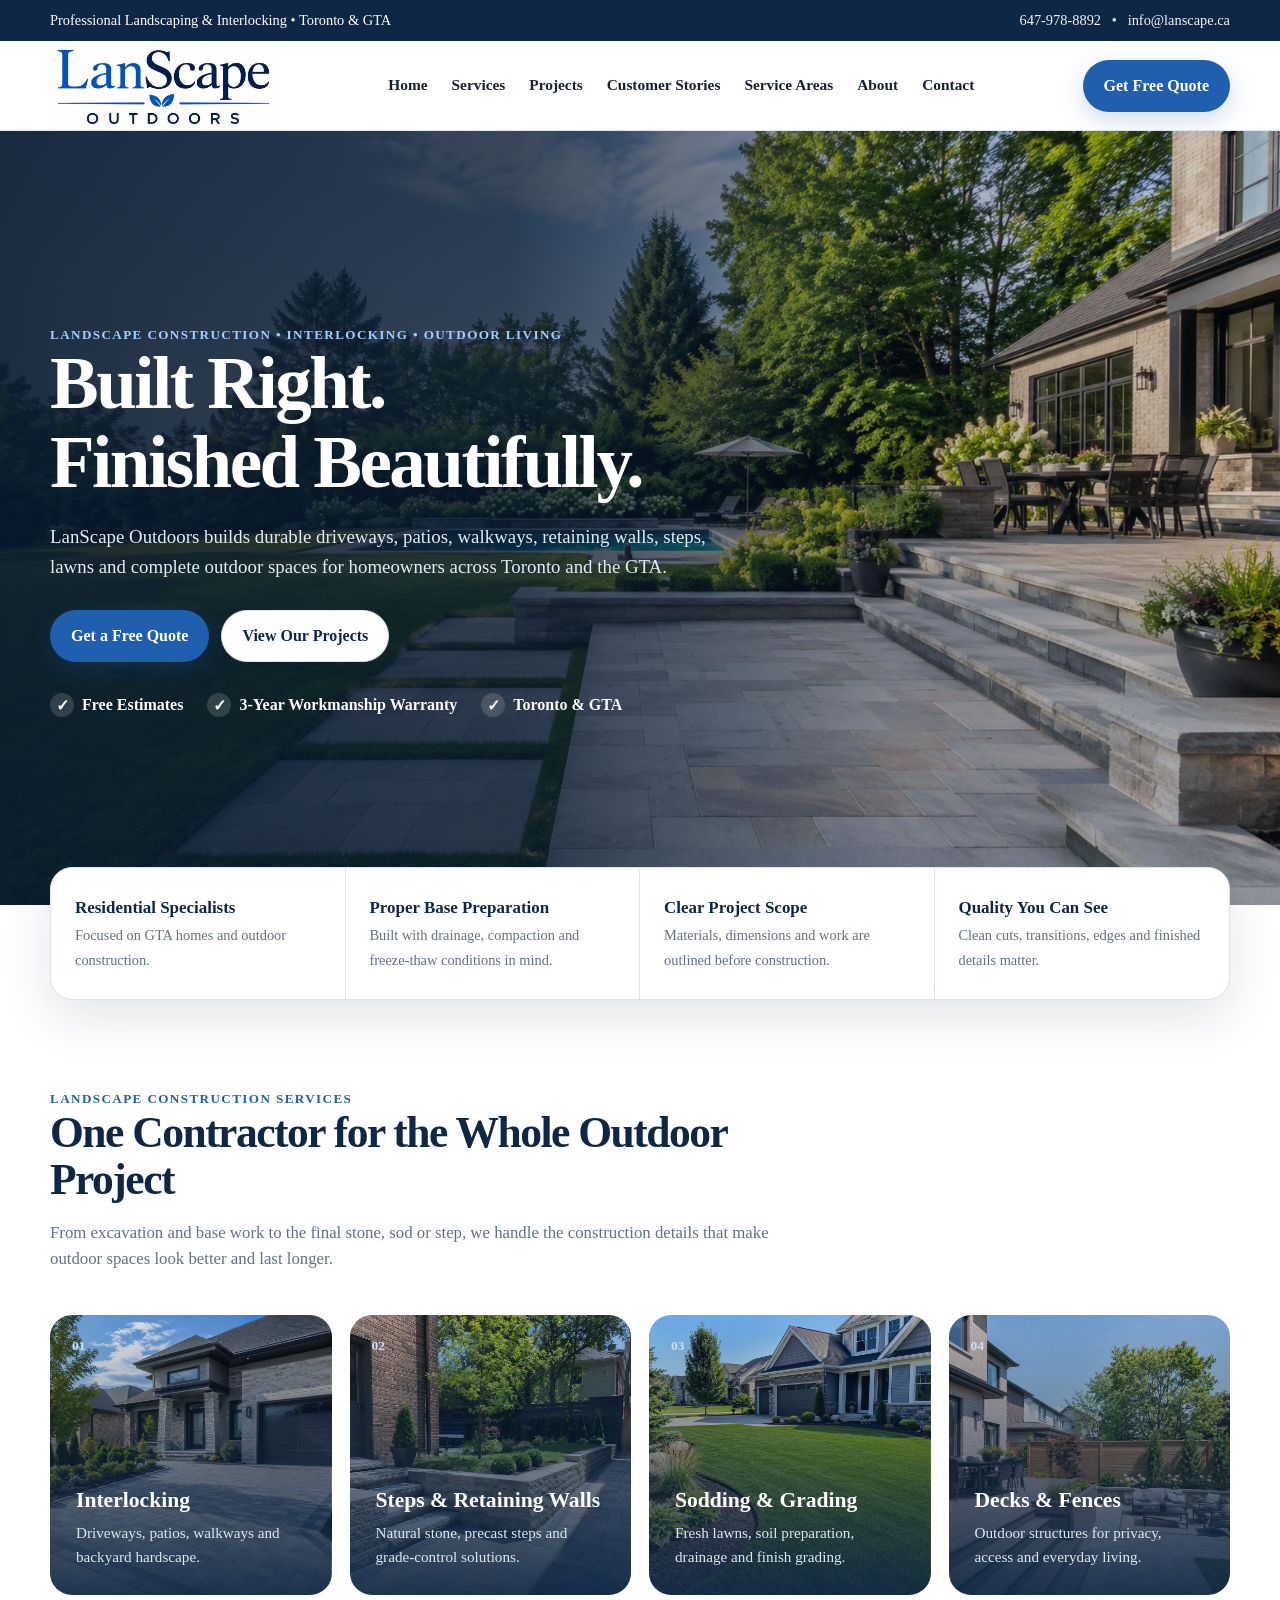
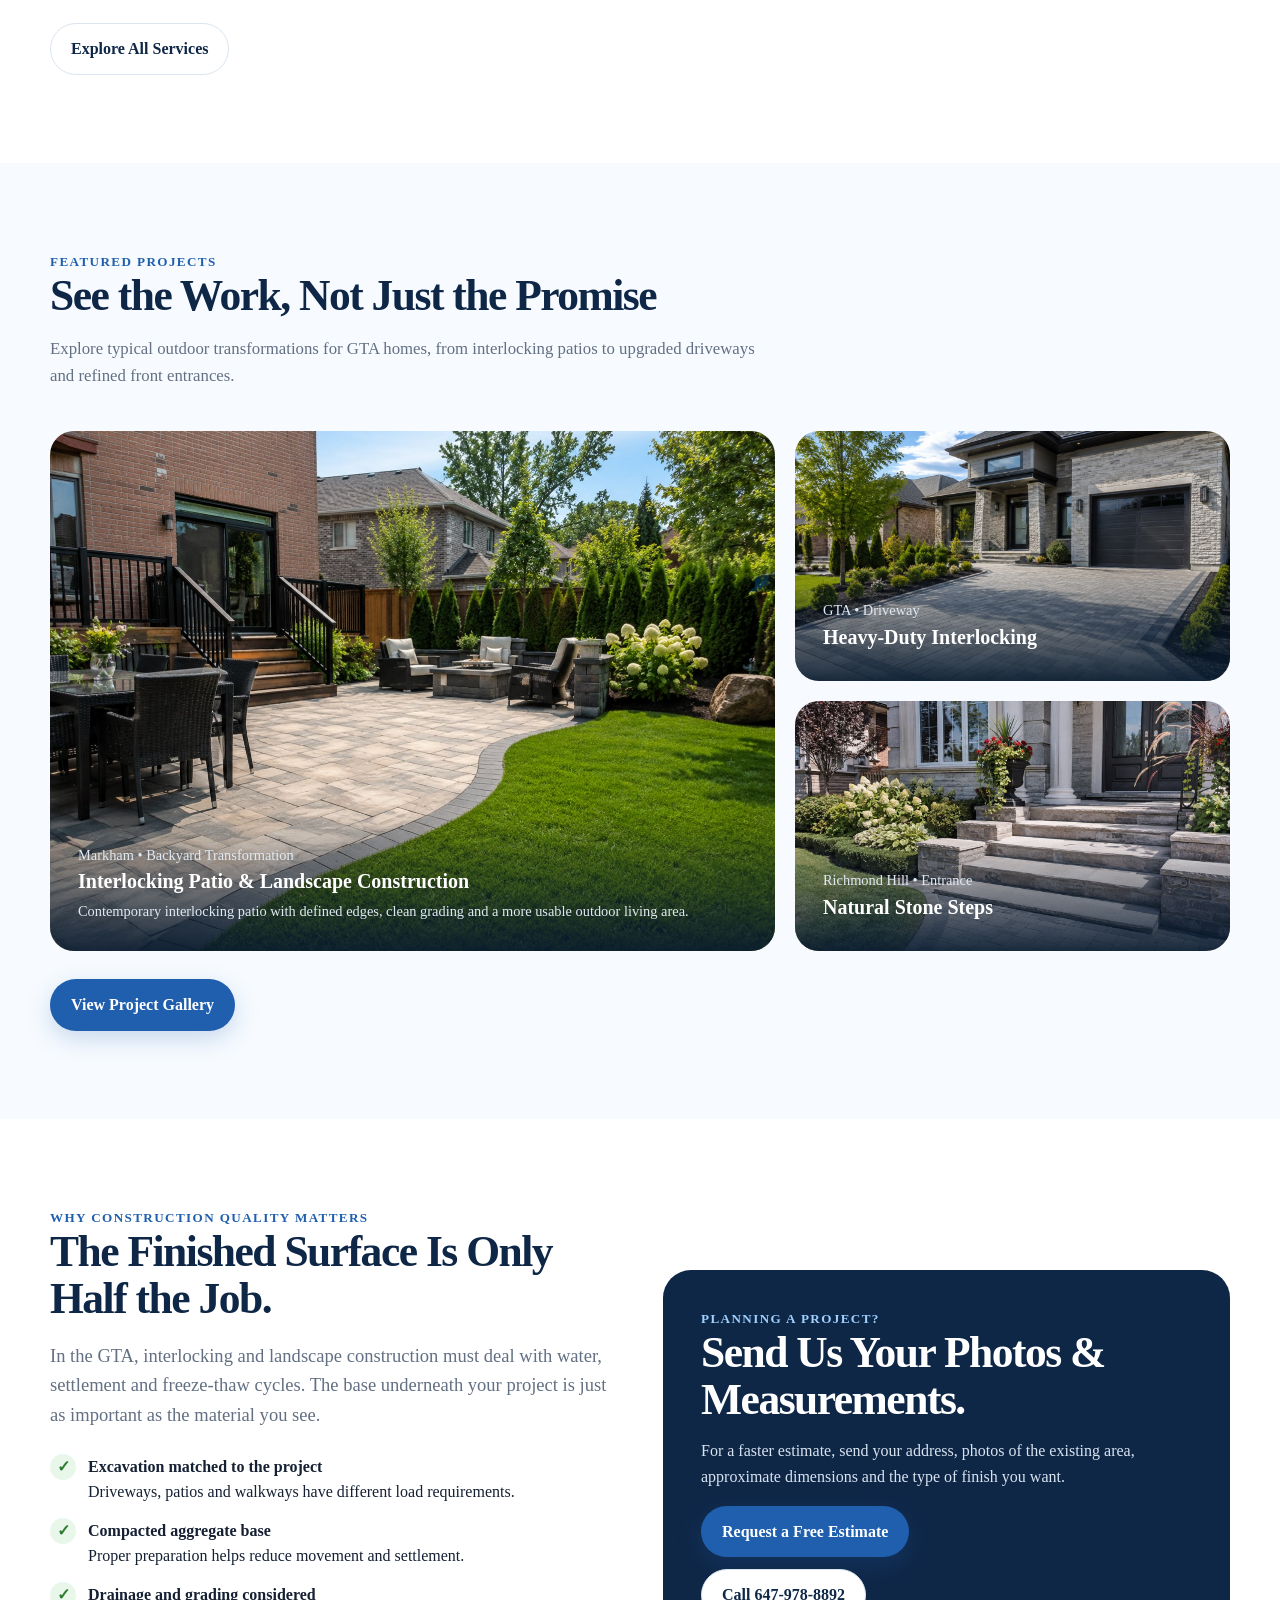
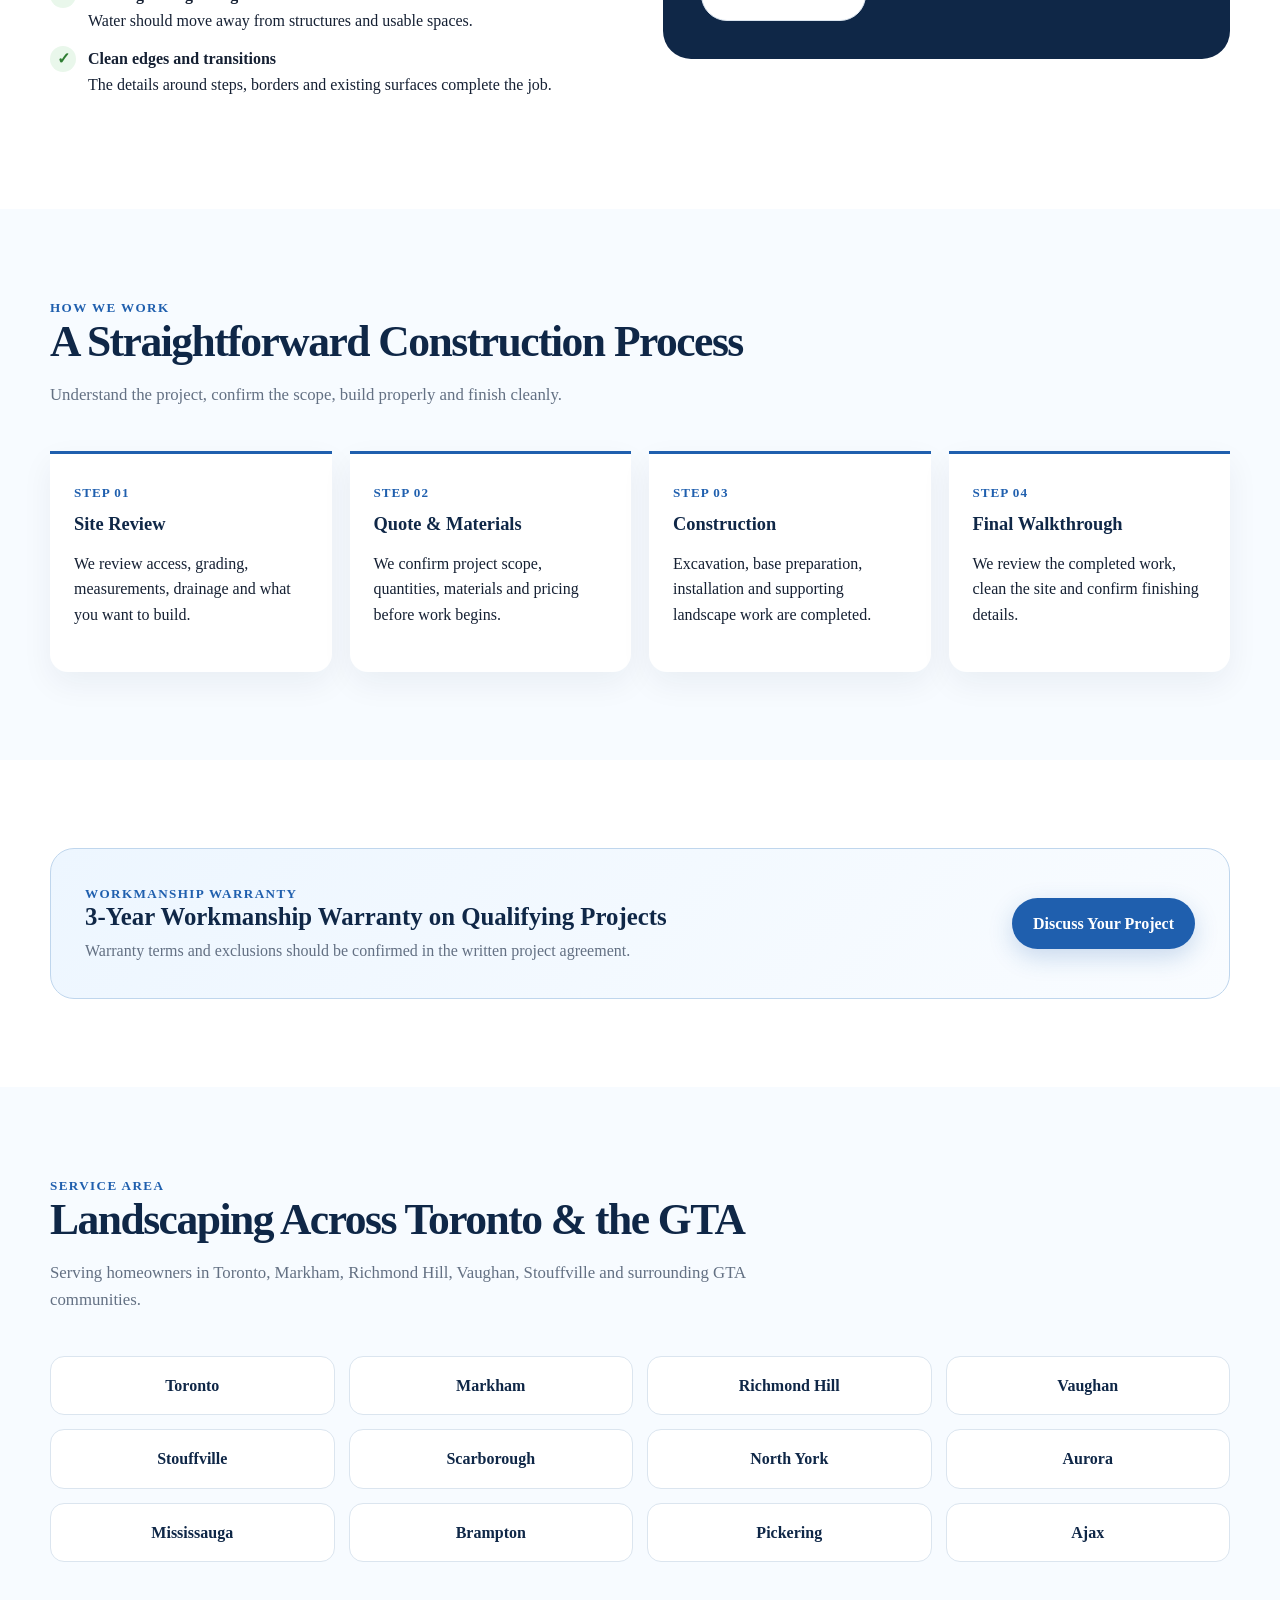
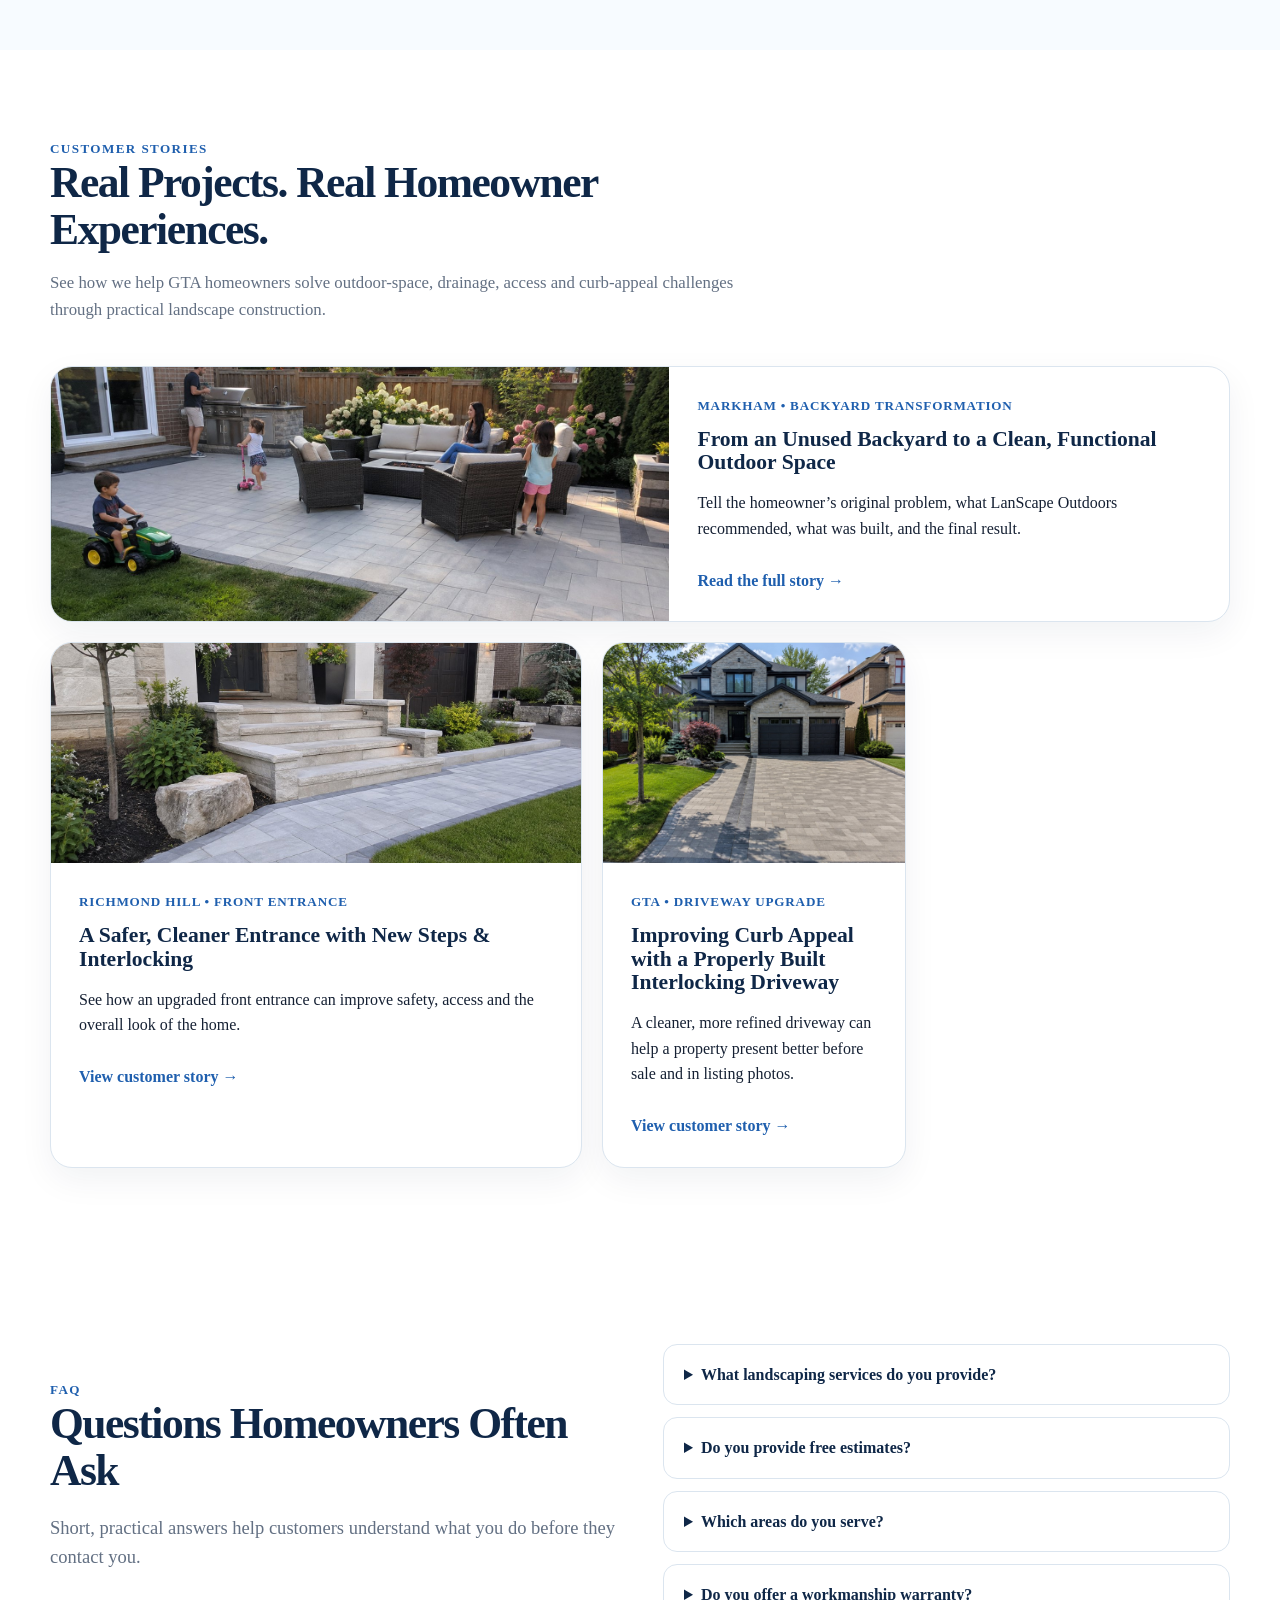
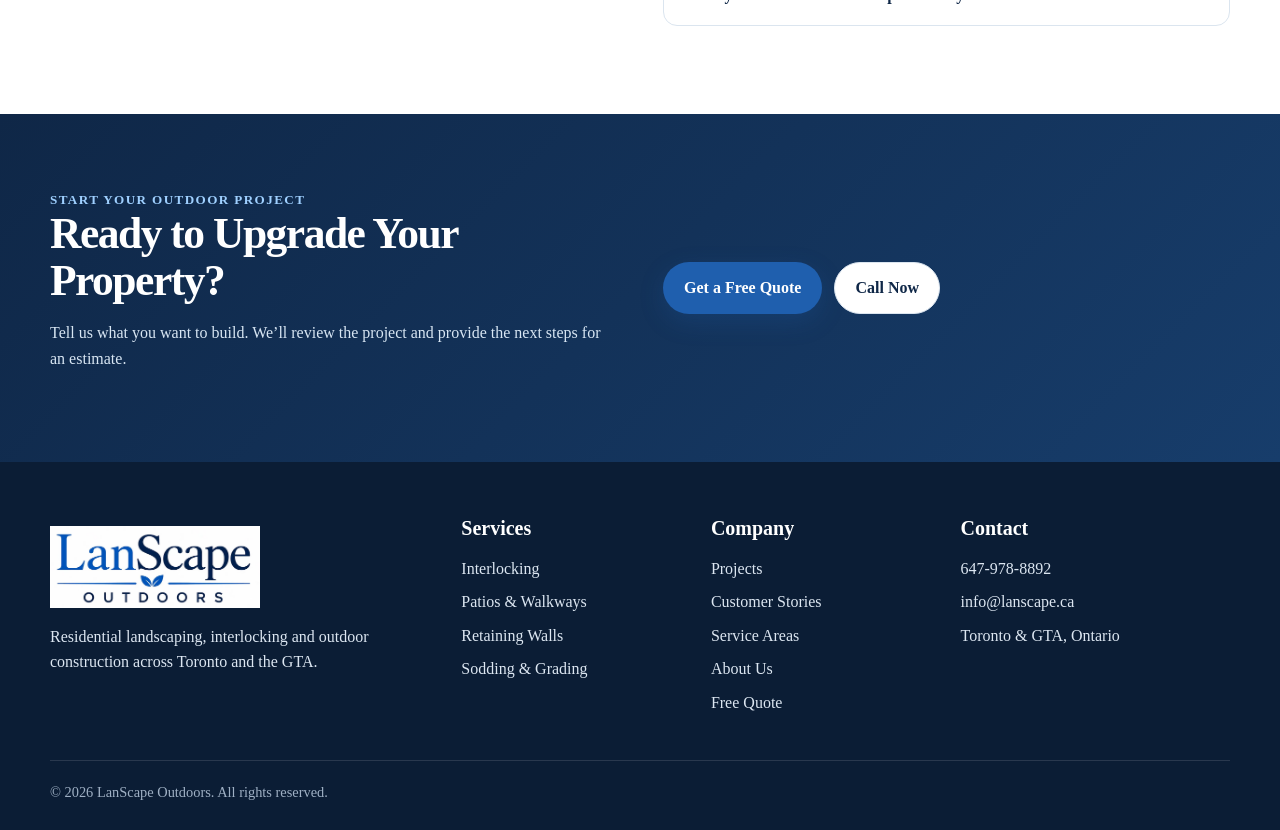
==== commit 57208fcb: "Update index.html" ====
--- a/index.html
+++ b/index.html
@@ -64,7 +64,6 @@
         <div class="story-content">
           <div class="story-meta">Markham • Backyard Transformation</div>
           <h3>From an Unused Backyard to a Clean, Functional Outdoor Space</h3>
-          <p class="story-quote">“Add a real customer quote here after receiving permission to publish it.”</p>
           <p>Tell the homeowner’s original problem, what LanScape Outdoors recommended, what was built, and the final result.</p>
           <a class="story-link" href="/customer-stories.html">Read the full story →</a>
         </div>
